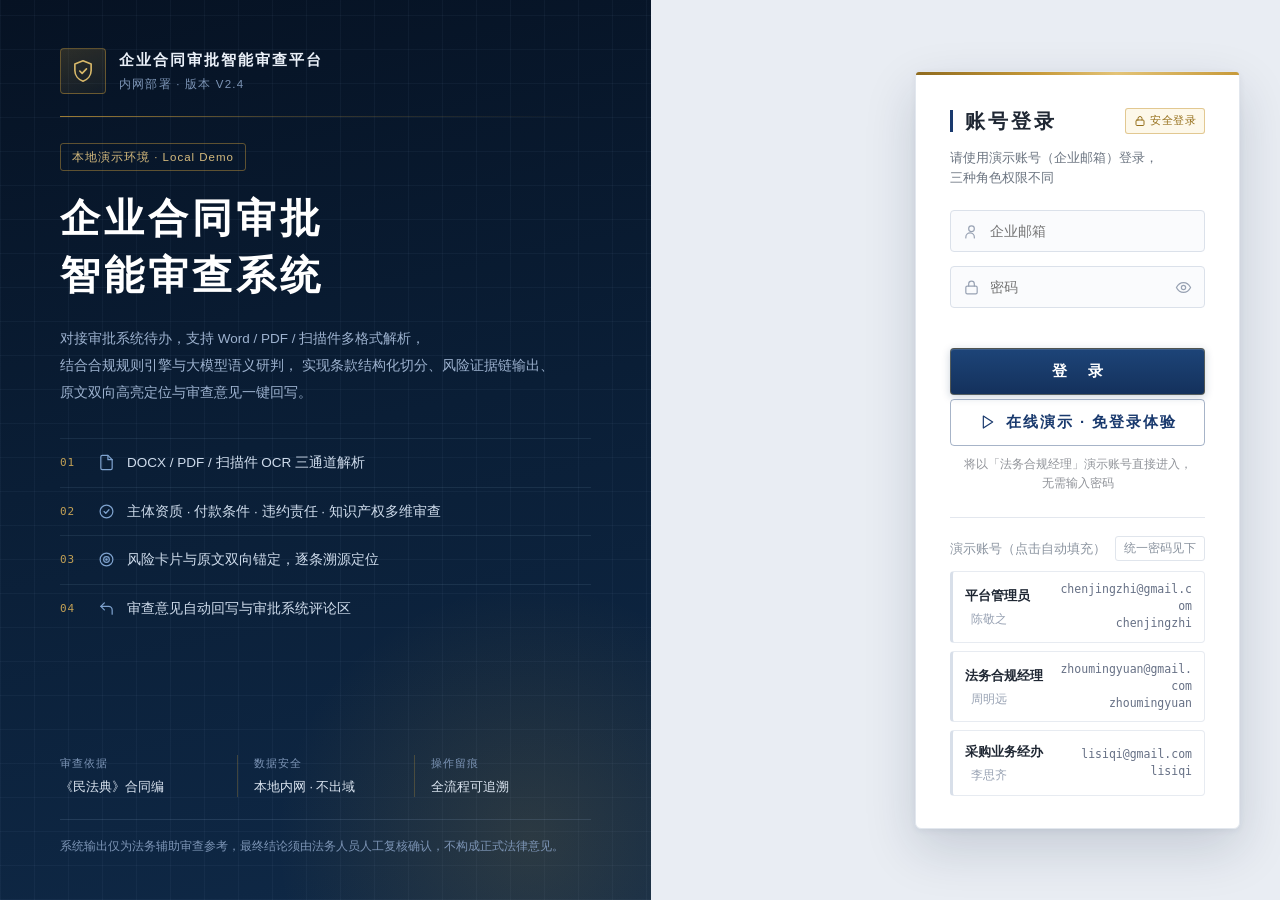
==== static/login.html @ 53808b58 "2026-05-14 进度：登录页新增「在线演示 · 免登录体验」入口 【5-14 净改动】 - login.html：登录主按钮下方新增一键演示按钮 + 提示文案 - login.js：新增 dem" ====
<!DOCTYPE html>
<html lang="zh-CN">
<head>
  <meta charset="UTF-8" />
  <meta name="viewport" content="width=device-width, initial-scale=1.0" />
  <title>登录 · 企业合同审批智能审查系统</title>
  <link rel="stylesheet" href="/static/style.css" />
</head>
<body class="login-body">
  <div class="login-wrap">
    <!-- ============ 左侧：机构品牌区 ============ -->
    <aside class="login-brand">
      <!-- 机构抬头：徽记 + 平台名 + 部署标识 -->
      <header class="brand-head">
        <span class="brand-crest">
          <svg width="26" height="26" viewBox="0 0 24 24" fill="none" stroke="currentColor" stroke-width="1.5" stroke-linecap="round" stroke-linejoin="round">
            <path d="M12 2.5 4.5 5.5v6c0 4.4 3.1 8.4 7.5 9.9 4.4-1.5 7.5-5.5 7.5-9.9v-6L12 2.5Z"/>
            <path d="m9 12 2.2 2.2L15.2 10"/>
          </svg>
        </span>
        <div class="brand-head-txt">
          <div class="brand-org">企业合同审批智能审查平台</div>
          <div class="brand-meta">内网部署 · 版本 V2.4</div>
        </div>
      </header>

      <div class="brand-rule"></div>

      <span class="pill">本地演示环境 · Local Demo</span>
      <h1 class="login-title">企业合同审批<br />智能审查系统</h1>
      <p class="login-desc">
        对接审批系统待办，支持 Word / PDF / 扫描件多格式解析，结合合规规则引擎与大模型语义研判，
        实现条款结构化切分、风险证据链输出、原文双向高亮定位与审查意见一键回写。
      </p>

      <ul class="login-feats">
        <li>
          <span class="feat-no">01</span>
          <span class="feat-ico">
            <svg width="17" height="17" viewBox="0 0 24 24" fill="none" stroke="currentColor" stroke-width="1.7" stroke-linecap="round" stroke-linejoin="round"><path d="M14 2H6a2 2 0 0 0-2 2v16a2 2 0 0 0 2 2h12a2 2 0 0 0 2-2V8z"/><path d="M14 2v6h6"/></svg>
          </span>
          <span class="feat-txt">DOCX / PDF / 扫描件 OCR 三通道解析</span>
        </li>
        <li>
          <span class="feat-no">02</span>
          <span class="feat-ico">
            <svg width="17" height="17" viewBox="0 0 24 24" fill="none" stroke="currentColor" stroke-width="1.7" stroke-linecap="round" stroke-linejoin="round"><circle cx="12" cy="12" r="9"/><path d="m8.5 12 2.5 2.5 4.5-5"/></svg>
          </span>
          <span class="feat-txt">主体资质 · 付款条件 · 违约责任 · 知识产权多维审查</span>
        </li>
        <li>
          <span class="feat-no">03</span>
          <span class="feat-ico">
            <svg width="17" height="17" viewBox="0 0 24 24" fill="none" stroke="currentColor" stroke-width="1.7" stroke-linecap="round" stroke-linejoin="round"><circle cx="12" cy="12" r="9"/><circle cx="12" cy="12" r="4"/><circle cx="12" cy="12" r="1"/></svg>
          </span>
          <span class="feat-txt">风险卡片与原文双向锚定，逐条溯源定位</span>
        </li>
        <li>
          <span class="feat-no">04</span>
          <span class="feat-ico">
            <svg width="17" height="17" viewBox="0 0 24 24" fill="none" stroke="currentColor" stroke-width="1.7" stroke-linecap="round" stroke-linejoin="round"><path d="M9 14 4 9l5-5"/><path d="M4 9h11a5 5 0 0 1 5 5v6"/></svg>
          </span>
          <span class="feat-txt">审查意见自动回写与审批系统评论区</span>
        </li>
      </ul>

      <!-- 底部：合规与安全标识条 + 免责声明 -->
      <div class="brand-foot">
        <div class="brand-marks">
          <div class="mark">
            <span class="mark-k">审查依据</span>
            <span class="mark-v">《民法典》合同编</span>
          </div>
          <div class="mark">
            <span class="mark-k">数据安全</span>
            <span class="mark-v">本地内网 · 不出域</span>
          </div>
          <div class="mark">
            <span class="mark-k">操作留痕</span>
            <span class="mark-v">全流程可追溯</span>
          </div>
        </div>
        <div class="login-footnote">
          系统输出仅为法务辅助审查参考，最终结论须由法务人员人工复核确认，不构成正式法律意见。
        </div>
      </div>
    </aside>

    <!-- ============ 右侧：登录卡 ============ -->
    <main class="login-panel">
      <form class="login-card" id="loginForm" autocomplete="off">
        <div class="card-head">
          <h2 class="login-card-title">账号登录</h2>
          <span class="secure-badge">
            <svg width="12" height="12" viewBox="0 0 24 24" fill="none" stroke="currentColor" stroke-width="2" stroke-linecap="round" stroke-linejoin="round"><rect x="4" y="10" width="16" height="11" rx="2"/><path d="M8 10V7a4 4 0 0 1 8 0v3"/></svg>
            安全登录
          </span>
        </div>
        <p class="login-card-sub">请使用演示账号（企业邮箱）登录，三种角色权限不同</p>

        <div class="login-field">
          <span class="f-ico">
            <svg width="17" height="17" viewBox="0 0 24 24" fill="none" stroke="currentColor" stroke-width="1.7" stroke-linecap="round" stroke-linejoin="round"><circle cx="12" cy="8" r="4"/><path d="M4 21v-1a6 6 0 0 1 12 0v1"/></svg>
          </span>
          <input id="account" type="email" spellcheck="false" placeholder="企业邮箱" />
        </div>

        <div class="login-field">
          <span class="f-ico">
            <svg width="17" height="17" viewBox="0 0 24 24" fill="none" stroke="currentColor" stroke-width="1.7" stroke-linecap="round" stroke-linejoin="round"><rect x="4" y="10" width="16" height="11" rx="2"/><path d="M8 10V7a4 4 0 0 1 8 0v3"/></svg>
          </span>
          <input id="password" type="password" placeholder="密码" />
          <span class="f-eye" id="togglePwd" title="显示 / 隐藏密码">
            <svg width="17" height="17" viewBox="0 0 24 24" fill="none" stroke="currentColor" stroke-width="1.7" stroke-linecap="round" stroke-linejoin="round"><path d="M2 12s3.6-7 10-7 10 7 10 7-3.6 7-10 7-10-7-10-7z"/><circle cx="12" cy="12" r="3"/></svg>
          </span>
        </div>

        <div class="login-error" id="loginError"></div>
        <button type="submit" class="login-btn" id="loginBtn">登 录</button>

        <!-- 在线演示：一键免登录进入，便于访客快速体验全部功能 -->
        <button type="button" class="login-btn login-demo-btn" id="demoEnterBtn">
          <svg width="16" height="16" viewBox="0 0 24 24" fill="none" stroke="currentColor" stroke-width="1.8" stroke-linecap="round" stroke-linejoin="round"><path d="M5 3l14 9-14 9V3z"/></svg>
          在线演示 · 免登录体验
        </button>
        <p class="login-demo-hint">将以「法务合规经理」演示账号直接进入，无需输入密码</p>

        <div class="demo-head">
          <span>演示账号（点击自动填充）</span>
          <span class="demo-tag">统一密码见下</span>
        </div>
        <div class="demo-list" id="demoList"></div>
      </form>
    </main>
  </div>

  <script src="/static/login.js"></script>
</body>
</html>
---- static/style.css ----
/* 合同审批审查系统 - 商务专业风样式 */
:root {
  --bg: #eef1f6;
  --card: #ffffff;
  --line: #e3e7ee;
  --text: #1f2733;
  --muted: #6b7480;
  --primary: #1a3a6e;        /* 深蓝主色 */
  --primary-2: #2b5284;      /* 深蓝渐变副色 */
  --primary-soft: #eef2f8;   /* 主色浅底 */
  --accent: #c79a3a;         /* 金棕点缀 */
  --high: #c0392b;
  --high-bg: #fbecea;
  --medium: #b9770e;
  --medium-bg: #fbf3e3;
  --low: #1f8a5b;
  --low-bg: #e9f5ef;
  /* 合规规则与模板页专用色板（Element 风格）：与顶层深蓝+金的主视觉刻意区分，
     因为该页是"配置台"而非"审批台"，需要更中性的表单视觉。变量放全局是为了
     让规则页之外的「新增示范条款」弹窗也能复用同一套取值。 */
  --el-blue: #409eff;
  --el-blue-bg: #ecf5ff;
  --el-blue-line: #b3d8ff;
  --el-text: #303133;
  --el-text-2: #606266;
  --el-text-3: #909399;
  --el-text-4: #c0c4cc;
  --el-line: #ebeef5;
  --el-line-2: #dcdfe6;
  --el-head: #f5f7fa;
  --el-high: #e5352b;
  --el-high-bg: #fef0ef;
  --el-med: #e08b00;
  --el-med-bg: #fdf6ec;
  --el-low: #1f9d66;
  --el-low-bg: #eef8f3;
  --radius: 10px;
  /* 精致化：卡片阴影从单层改为更柔的多层浮起，卡片像"轻浮"在台面上而非扁平贴附 */
  --shadow: 0 1px 2px rgba(26,42,74,.05), 0 4px 14px rgba(26,42,74,.07), 0 10px 30px rgba(26,42,74,.05);
  --shadow-sm: 0 1px 2px rgba(26,42,74,.05);
}

* { box-sizing: border-box; }
html, body { height: 100%; }
body {
  margin: 0;
  font-family: -apple-system, BlinkMacSystemFont, "PingFang SC", "Microsoft YaHei", "Segoe UI", sans-serif;
  /* 精致化：把纯平浅灰底换成极克制的竖向渐变，增加纵深而不喧宾夺主；
     顶部最浅、向下微微收沉，让白色卡片像"浮"在台面上。 */
  background: linear-gradient(180deg, #f7f9fc 0%, #eef1f6 320px, #e9edf3 100%);
  color: var(--text);
  font-size: 14px;
  line-height: 1.6;
  -webkit-font-smoothing: antialiased;
  /* 中文排版：禁止在汉字之间随意断行。
     缺省情况下 CJK 可以在任意字之间换行，容器一窄就会把「审查大盘」压成四行竖排单字——
     这是手机上最常见的"文字被压"现象。keep-all 让中文只在标点/空格处断，
     再用 overflow-wrap 兜住超长英文串与 URL，避免反向撑破容器。
     另外显式声明浅色配色，避免部分手机浏览器的"强制深色"把这套商务风反转成黑底。 */
  word-break: keep-all;
  overflow-wrap: break-word;
  color-scheme: light;
}

/* ---------------- 侧边企业导航 ---------------- */
/* 布局改版：顶栏 → 左侧固定侧栏（用户要求）。深蓝纵贯全高 + 右沿金色压线，
   与登录卡/弹窗的金色语言一致；导航竖排后，"当前页"标记由金下划线改为金左条。 */
.sidebar {
  position: fixed; left: 0; top: 0; bottom: 0; z-index: 100;
  width: 224px; padding: 20px 14px 16px;
  display: flex; flex-direction: column; gap: 18px;
  background: linear-gradient(180deg, var(--primary) 0%, #142a4f 100%);
  color: #fff;
  /* 右沿金色压线：与登录卡/弹窗压线同一套金色语言，纵贯全高 */
  border-right: 3px solid var(--accent);
  box-shadow: 2px 0 14px rgba(26, 42, 74, .16);
  overflow-y: auto;
}
.brand {
  display: flex; align-items: center; gap: 10px;
  font-weight: 700; font-size: 15.5px; letter-spacing: .5px; line-height: 1.45;
  padding: 0 6px;
}
.brand .logo {
  width: 30px; height: 30px; border-radius: 8px; flex: none;
  /* 金调替代纯白底：与登录页徽记的金环统一视觉语言 */
  background: rgba(199,154,58,.18);
  border: 1px solid rgba(199,154,58,.55);
  display: inline-flex; align-items: center; justify-content: center;
  font-size: 16px;
}
/* 导航竖排：一项一行、占满栏宽，移动端折回横排 */
.nav { display: flex; flex-direction: column; gap: 4px; }
.nav a {
  position: relative; display: block;
  color: rgba(255, 255, 255, .78); text-decoration: none;
  font-size: 14px; padding: 11px 14px; border-radius: 8px;
  transition: background .15s, color .15s;
}
.nav a:hover { color: #fff; background: rgba(255, 255, 255, .10); }
.nav a.active { color: #fff; background: rgba(255, 255, 255, .16); font-weight: 600; }
/* 激活态金色左条：竖排导航的"当前所在页"标记（原顶栏是金下划线） */
.nav a.active::before {
  content: ""; position: absolute; left: 0; top: 9px; bottom: 9px;
  width: 3px; border-radius: 0 3px 3px 0; background: var(--accent);
}

/* 内容区让开侧栏宽度；max-width 保留原有 1320 的阅读测宽 */
main { margin: 0 auto 0 224px; padding: 24px 30px 44px; max-width: 1320px; }
.view.hidden { display: none; }

/* ---------------- 通用卡片 ---------------- */
.card {
  background: var(--card); border: 1px solid var(--line);
  border-radius: var(--radius); padding: 18px; margin-bottom: 18px;
  box-shadow: var(--shadow);
}
.card h3 {
  margin: 0 0 14px; font-size: 15px; font-weight: 600;
  /* 精致化：卡片标题左条由深蓝收为金，与顶栏/弹窗/导出页标题骨架统一为金语言 */
  padding-left: 11px; border-left: 3px solid var(--accent);
}

/* ---------------- 工具栏 ---------------- */
/* 布局调整：筛选条收进一张白卡，与规则页筛选条、卡片同款表面，
   主操作（页头）与筛选（本行）分层清晰，不再让下拉孤零零浮在页面上 */
.toolbar {
  display: flex; gap: 12px; margin-bottom: 16px; align-items: center; flex-wrap: wrap;
  background: var(--card); border: 1px solid var(--line);
  border-radius: var(--radius); padding: 12px 14px; box-shadow: var(--shadow);
}

/* 统计概览卡（大盘顶部） */
/* 统计卡：4 列网格；间距由 14 微调到 16，留白更从容（与下方卡片节奏一致） */
.stat-cards { display: grid; grid-template-columns: repeat(4, 1fr); gap: 16px; margin-bottom: 18px; }
/* 统计卡：在白卡基础上加一圈克制金描边，与顶栏/登录卡的金色语言一致；
   左侧仍保留状态色脊线（蓝/赭/红/绿），金框与色脊互不抢戏。 */
/* 卡片入场：极轻的淡入上移，仅初次渲染触发（不挂规则网格，避免筛选/搜索时逐键闪烁） */
@keyframes cardFadeIn {
  from { opacity: 0; transform: translateY(6px); }
  to   { opacity: 1; transform: none; }
}
.stat-card { display: flex; align-items: center; gap: 14px; background: var(--card); border: 1px solid rgba(199,154,58,.3); border-left: 4px solid var(--primary); border-radius: var(--radius); padding: 16px 18px; box-shadow: var(--shadow); transition: transform .15s ease, box-shadow .15s ease; animation: cardFadeIn .25s ease-out both; }
.stat-card:hover { transform: translateY(-2px); box-shadow: 0 6px 22px rgba(26,42,74,.12); }
.stat-card.amber { border-left-color: var(--medium); }
.stat-card.red { border-left-color: var(--high); }
.stat-card.green { border-left-color: var(--low); }
.stat-ico { flex: 0 0 auto; width: 46px; height: 46px; display: flex; align-items: center; justify-content: center; font-size: 24px; background: var(--primary-soft); border-radius: 12px; }
.stat-card.amber .stat-ico { background: var(--medium-bg); }
.stat-card.red .stat-ico { background: var(--high-bg); }
.stat-card.green .stat-ico { background: var(--low-bg); }
.stat-meta { min-width: 0; }
.stat-val { font-size: 26px; font-weight: 700; color: var(--text); line-height: 1.1; font-variant-numeric: tabular-nums; }
.stat-label { font-size: 13px; color: var(--muted); margin-top: 3px; }
/* 通用按钮：相对定位 + 裁切，承载金色涟漪 */
.btn {
  position: relative; overflow: hidden;
  border: 1px solid var(--line); background: #fff; color: var(--text);
  padding: 9px 18px; border-radius: 8px; cursor: pointer; font-size: 14px;
  font-weight: 500; transition: all .15s; box-shadow: var(--shadow-sm);
}
/* 按压反馈：轻微回缩 + 金色涟漪（纯 CSS，不依赖点击坐标，安全不会干扰既有 onclick） */
.btn:active, .login-btn:active { transform: scale(.97); }
.btn::after, .login-btn::after {
  content: ""; position: absolute; left: 50%; top: 50%;
  width: 10px; height: 10px; border-radius: 50%;
  background: rgba(199,154,58,.4); opacity: 0; pointer-events: none;
  transform: translate(-50%, -50%) scale(0);
}
.btn:active::after, .login-btn:active::after { animation: btnRipple .45s ease-out; }
@keyframes btnRipple {
  0%   { transform: translate(-50%, -50%) scale(0); opacity: .5; }
  100% { transform: translate(-50%, -50%) scale(16); opacity: 0; }
}
.btn:hover { border-color: var(--primary); color: var(--primary); }
.btn.primary {
  background: linear-gradient(90deg, var(--primary) 0%, var(--primary-2) 100%);
  color: #fff; border-color: transparent;
  box-shadow: 0 2px 8px rgba(26,42,74,.25);
}
/* 主按钮悬停：深蓝上叠一层金色辉光 + 轻微上浮，强化「可点」的商务质感 */
.btn.primary:hover { opacity: .96; color: #fff; transform: translateY(-1px); box-shadow: 0 4px 16px rgba(199,154,58,.35); }
.select, .note {
  border: 1px solid var(--line); border-radius: 8px; padding: 9px 12px;
  font-size: 14px; background: #fff; color: var(--text);
}
.select:focus, .note:focus { outline: none; border-color: var(--primary); box-shadow: 0 0 0 3px var(--primary-soft); }

/* ---------------- 表格 ---------------- */
.table-card { padding: 0; overflow: hidden; }
.task-table { width: 100%; border-collapse: collapse; font-size: 14px; }
.task-table th, .task-table td {
  padding: 13px 16px; text-align: left; border-bottom: 1px solid var(--line);
}
.task-table th {
  background: #f4f6fa; color: var(--muted); font-weight: 600; font-size: 13px;
  letter-spacing: .3px;
  /* 精致化：表头下沿压一条克制的金线，与行 hover 金边、全站金标题骨架呼应 */
  border-bottom: 2px solid rgba(199,154,58,.3);
}
.task-table tbody tr { transition: background .12s; }
/* 表格行 hover：保留浅底，并在首列内侧压一条金边（tr 直接画 box-shadow 部分浏览器不渲染，
   故落在首个 td 上，可靠且不影响布局） */
.task-table tbody tr:hover { background: #f7f9fc; }
.task-table tbody tr:hover td:first-child { box-shadow: inset 3px 0 0 var(--accent); }
.task-table tbody tr:last-child td { border-bottom: none; }
.empty { padding: 36px; text-align: center; color: var(--muted); font-size: 14px; }

/* ---------------- 状态/风险标签 ---------------- */
.tag {
  display: inline-block; padding: 2px 11px; border-radius: 20px;
  font-size: 12px; font-weight: 600; white-space: nowrap;
}
.tag.completed { background: var(--low-bg); color: var(--low); }
.tag.blocked { background: var(--high-bg); color: var(--high); }
.tag.rejected { background: #fff1e3; color: #b5631b; }
.tag.checking { background: #eef0f4; color: #5a6472; }
.tag.pending, .tag.parsing, .tag.reviewing { background: #eef0f4; color: #5a6472; }
.lv-high { background: var(--high-bg); color: var(--high); }
.lv-medium { background: var(--medium-bg); color: var(--medium); }
.lv-low { background: var(--low-bg); color: var(--low); }
.link { color: var(--primary); cursor: pointer; font-weight: 500; }
.link:hover { text-decoration: underline; }

/* ---------------- 双栏工作台 ---------------- */
.workbench { display: flex; gap: 18px; align-items: flex-start; }
.pane {
  background: var(--card); border: 1px solid var(--line);
  border-radius: var(--radius); padding: 16px; box-shadow: var(--shadow);
}
.left-pane { flex: 1.15; min-height: 60vh; }
.right-pane { flex: 1; min-height: 60vh; max-height: 82vh; overflow-y: auto; }
.pane-title {
  font-weight: 600; font-size: 13.5px; margin-bottom: 12px; color: var(--text);
  padding-bottom: 9px; border-bottom: 1px solid var(--line);
  display: flex; align-items: center; gap: 7px;
}
.pane-title::before {
  content: ""; width: 4px; height: 13px; border-radius: 2px;
  /* 精致化：工作台面板标题左条由深蓝渐变收为金渐变（底部略深增强立体感），
     与卡片标题金左条、导出页金标题骨架统一 */
  background: linear-gradient(180deg, var(--accent), #a87f25);
}
.contract-view {
  white-space: pre-wrap; line-height: 1.95; font-size: 14px; max-height: 74vh;
  overflow-y: auto; border: 1px solid var(--line); border-radius: 8px;
  padding: 16px; background: #fcfcfd;
}
mark.risk-high { background: var(--high-bg); color: var(--high); padding: 0 2px; border-radius: 3px; cursor: pointer; box-shadow: inset 0 -2px 0 rgba(192,57,43,.35); }
mark.risk-medium { background: var(--medium-bg); color: var(--medium); padding: 0 2px; border-radius: 3px; cursor: pointer; box-shadow: inset 0 -2px 0 rgba(185,119,14,.35); }
mark.risk-low { background: var(--low-bg); color: var(--low); padding: 0 2px; border-radius: 3px; cursor: pointer; box-shadow: inset 0 -2px 0 rgba(31,138,91,.35); }
mark.flash { outline: 2px solid var(--primary); }
mark:hover { filter: brightness(.97); }

.risk-summary {
  background: var(--primary-soft); border: 1px solid #d9e2f0; border-radius: 8px;
  padding: 12px 14px; font-size: 13px; margin-bottom: 14px; color: #34425c;
}
/* 布局优化：风险卡间距 11→13，与规则网格节奏统一，右栏更透气 */
.risk-cards { display: flex; flex-direction: column; gap: 13px; }
.rcard {
  border: 1px solid var(--line); border-left-width: 4px; border-radius: 8px;
  /* 布局优化：内边距 11/13 → 12/14，单卡内容更舒展 */
  padding: 12px 14px; cursor: pointer; background: #fff;
  transition: box-shadow .15s, transform .1s; box-shadow: var(--shadow-sm);
  animation: cardFadeIn .22s ease-out both;
}
/* hover 顶边亮金：与规则卡片同一套处理（inset 金线不挤布局），金顶 + 左侧风险色脊呼应 */
.rcard:hover { box-shadow: inset 0 2px 0 var(--accent), var(--shadow); }
.rcard.high { border-left-color: var(--high); }
.rcard.medium { border-left-color: var(--medium); }
.rcard.low { border-left-color: var(--low); }
.rcard.active { box-shadow: 0 0 0 2px rgba(26,58,110,.25); }
.rcard .rc-head { display: flex; justify-content: space-between; align-items: center; font-weight: 600; font-size: 13px; margin-bottom: 5px; gap: 8px; }
/* pre-line：拍照识别来源的告警末尾会附一段"识别来源提示"，靠空行分段，需保留换行 */
.rcard .rc-reason { font-size: 12.5px; color: #4a525c; white-space: pre-line; }
.rcard .rc-law { font-size: 12px; color: var(--muted); margin-top: 5px; }
/* 建议区染金：把蓝调描边/底改克制金，与全站金色语言统一（原来是蓝灰描边） */
.rcard .rc-rec {
  font-size: 12.5px; margin-top: 7px; background: rgba(199,154,58,.06);
  border-radius: 6px; padding: 7px 9px; white-space: pre-wrap; color: #34425c;
  border: 1px solid rgba(199,154,58,.3);
}
.rcard .rc-copy { float: right; font-size: 12px; color: var(--primary); cursor: pointer; font-weight: 600; }
.rcard .rc-copy:hover { text-decoration: underline; }

.note { width: 100%; min-height: 64px; resize: vertical; margin-top: 10px; }
.wb-actions { display: flex; gap: 10px; margin-top: 12px; flex-wrap: wrap; }
.wb-status { font-size: 13px; margin-top: 10px; color: var(--low); font-weight: 500; }
.wb-back { margin-bottom: 12px; font-size: 13px; }
.wb-back a { color: var(--primary); text-decoration: none; font-weight: 500; }
.wb-back a:hover { text-decoration: underline; }

/* ---------------- 合规规则与模板页（规则台账版式） ---------------- */
/* 版式：顶部筛选条 + 卡片网格。
   与"左分面 + 右表格"的通用后台版式拉开区分 —— 规则是"一条一款"的独立审查对象，
   用卡片承载才能把 编号 / 风险等级 / 启用开关 / 元信息 分出层次；
   而横向铺开的筛选条把省下的 200px 侧栏宽度还给了规则本身。 */
/* 局部换掉 Element 标准色板：亮蓝 #409eff 加那套高饱和风险色，是"通用组件库"最强的视觉指纹。
   这里改用与顶栏一致的深蓝，风险三色换成与「审查大盘」同一组色值。
   只声明在 #rules 作用域内 —— 拍照弹窗等模块仍在用同一批变量名，不受影响。 */
#rules {
  --el-blue: #1a3a6e;
  --el-blue-bg: #eef2f8;
  --el-blue-line: #c3d0e2;
  --el-high: #c0392b;  --el-high-bg: #fbecea;
  --el-med: #b9770e;   --el-med-bg: #fbf3e3;
  --el-low: #1f8a5b;   --el-low-bg: #e9f5ef;
}

.rl-head { display: flex; justify-content: space-between; align-items: flex-start; gap: 18px; margin-bottom: 15px; }
.rl-head-text { min-width: 0; }
.rl-title { margin: 0 0 7px; font-size: 19px; font-weight: 600; color: var(--el-text); letter-spacing: .2px; }
.rl-sub { margin: 0; font-size: 12.5px; color: var(--el-text-3); line-height: 1.7; max-width: 780px; }
.rl-head-btns { display: flex; gap: 10px; flex-shrink: 0; }
.rl-ghost-btn {
  background: #fff; color: var(--el-text-2);
  border: 1px solid var(--el-line-2); border-radius: 4px;
  padding: 8px 15px; font-size: 13px;
}
.rl-ghost-btn:hover { color: var(--el-blue); border-color: var(--el-blue-line); background: var(--el-blue-bg); }

/* 三个标签页 */
.rl-tabs { display: flex; gap: 26px; border-bottom: 1px solid var(--el-line); margin-bottom: 15px; padding: 0 4px; }
.rl-tab {
  position: relative; background: none; border: none; cursor: pointer;
  padding: 0 2px 11px; font-family: inherit; font-size: 14px;
  color: var(--el-text-2); display: flex; align-items: center;
}
.rl-tab:hover { color: var(--el-blue); }
.rl-tab.active { color: var(--el-blue); font-weight: 600; }
.rl-tab.active::after {
  content: ""; position: absolute; left: 0; right: 0; bottom: -1px;
  height: 2px; border-radius: 2px; background: var(--el-blue);
}
.rl-tab-n {
  display: inline-block; margin-left: 5px; padding: 0 6px;
  font-size: 11px; line-height: 17px; border-radius: 9px;
  background: #f0f2f5; color: var(--el-text-3); font-weight: 500;
}
.rl-tab.active .rl-tab-n { background: var(--el-blue-bg); color: var(--el-blue); }

/* ---- 顶部筛选工具条 ---- */
/* 不做 sticky 吸顶：顶栏已占 58px，筛选条自身约 110px，再吸顶就把大半屏压没了；
   而本页最多 13 张卡片，滚动范围有限，"改条件要回顶部"的代价远小于常驻占位。 */
.rl-filterbar {
  background: #fff; border: 1px solid var(--el-line); border-radius: 10px;
  padding: 12px 14px; margin-bottom: 14px;
  box-shadow: 0 1px 3px rgba(20, 40, 80, .05);
}
.rl-fb-top { display: flex; align-items: center; gap: 10px; flex-wrap: wrap; margin-bottom: 9px; }

/* 搜索框（带前置图标） */
.rl-search-wrap { position: relative; flex: 0 0 252px; min-width: 180px; }
.rl-search-icon {
  position: absolute; left: 10px; top: 50%; transform: translateY(-50%);
  font-size: 11px; opacity: .5; pointer-events: none;
}
.rl-search {
  width: 100%; height: 32px; padding: 0 10px 0 30px; box-sizing: border-box;
  border: 1px solid var(--el-line-2); border-radius: 6px;
  font-family: inherit; font-size: 12.5px; color: var(--el-text);
  background: #fbfcfe; outline: none;
}
.rl-search:focus { border-color: var(--el-blue); background: #fff; box-shadow: 0 0 0 3px var(--el-blue-bg); }
.rl-search::placeholder { color: var(--el-text-4); }

/* 风险分级速筛胶囊：把"有几条高风险"这类最常问的问题变成一次点击 */
.rl-lv-chips { display: flex; gap: 6px; flex-wrap: wrap; }
.rl-lv-chips.hidden { display: none; }
.rl-lv-chip {
  display: inline-flex; align-items: center; gap: 5px;
  padding: 5px 10px; border-radius: 999px; cursor: pointer;
  border: 1px solid var(--el-line-2); background: #fff;
  font-family: inherit; font-size: 12px; color: var(--el-text-2);
}
.rl-lv-chip:hover { border-color: #c6cbd4; }
.rl-lv-dot { width: 7px; height: 7px; border-radius: 50%; flex: none; }
.rl-lv-chip.high .rl-lv-dot { background: var(--el-high); }
.rl-lv-chip.medium .rl-lv-dot { background: var(--el-med); }
.rl-lv-chip.low .rl-lv-dot { background: var(--el-low); }
/* 选中用实心色块：浅色背景上的浅底描边几乎看不出选中，实心块才一眼可辨 */
.rl-lv-chip.high.active { background: var(--el-high); border-color: var(--el-high); color: #fff; }
.rl-lv-chip.medium.active { background: var(--el-med); border-color: var(--el-med); color: #fff; }
.rl-lv-chip.low.active { background: var(--el-low); border-color: var(--el-low); color: #fff; }
.rl-lv-chip.active .rl-lv-dot { background: #fff; }
.rl-lv-chip.active .rl-fchip-n { background: rgba(255, 255, 255, .3); color: #fff; }

/* 结果统计 + 清空 */
.rl-fb-stat { margin-left: auto; font-size: 12.5px; color: var(--el-text-3); white-space: nowrap; }
.rl-fb-stat b { color: var(--el-text); font-size: 14px; }
.rl-clear-btn {
  padding: 5px 11px; border-radius: 999px; cursor: pointer; white-space: nowrap;
  border: 1px solid var(--el-line-2); background: #fff;
  font-family: inherit; font-size: 12px; color: var(--el-text-2);
}
.rl-clear-btn:hover { color: var(--el-high); border-color: var(--el-high); background: var(--el-high-bg); }
.rl-clear-btn.hidden { display: none; }

/* 两行筛选 chips */
.rl-fb-row { display: flex; gap: 10px; padding: 7px 0; border-top: 1px dashed var(--el-line); align-items: flex-start; }
.rl-fb-label {
  flex: 0 0 74px; padding-top: 5px;
  font-size: 12px; color: var(--el-text-3); letter-spacing: .3px;
}
.rl-chips { display: flex; flex-wrap: wrap; gap: 6px; min-width: 0; flex: 1; }
.rl-fchip {
  display: inline-flex; align-items: center; gap: 5px;
  padding: 4px 10px; border-radius: 999px; cursor: pointer;
  border: 1px solid var(--el-line-2); background: #fff;
  font-family: inherit; font-size: 12px; color: var(--el-text-2);
}
.rl-fchip:hover { border-color: var(--el-blue); color: var(--el-blue); }
/* 激活态取深靛蓝而非 Element 蓝：横向 chips 里蓝底白字太像默认组件库模样 */
.rl-fchip.active { background: #2b3a55; border-color: #2b3a55; color: #fff; font-weight: 500; }
.rl-fchip-n {
  padding: 0 5px; border-radius: 999px; font-size: 11px; line-height: 16px;
  background: var(--el-head); color: var(--el-text-3);
}
.rl-fchip.active .rl-fchip-n { background: rgba(255, 255, 255, .22); color: #fff; }
.rl-fdot { width: 6px; height: 6px; border-radius: 50%; flex: none; }
.rl-fdot.high { background: var(--el-high); }
.rl-fdot.medium { background: var(--el-med); }

/* ---- 主区：卡片网格 ---- */
.rl-grid {
  /* 布局优化：网格间距 12→16，与仪表盘统计卡节奏一致，卡片墙更透气 */
  display: grid; gap: 16px;
  grid-template-columns: repeat(auto-fill, minmax(360px, 1fr));
  align-items: start;
}
.rl-rc {
  position: relative; background: #fff; cursor: pointer;
  border: 1px solid var(--el-line); border-radius: 10px;
  /* 布局优化：内边距 13/15/12/17 → 14/16/13/18，卡片内部更从容不局促 */
  padding: 14px 16px 13px 18px;
  /* 左侧风险色条：一屏扫过去先看到等级分布，而不必逐行读"风险分级"列 */
  border-left: 4px solid var(--el-line-2);
  transition: box-shadow .15s, transform .15s;
}
/* hover 时顶边亮金：用 inset 阴影画一条 2px 金线，不挤占布局、不抖动；
   与卡片左侧风险色脊形成「金顶 + 彩脊」的精致呼应。 */
.rl-rc:hover { box-shadow: inset 0 2px 0 var(--accent), 0 5px 16px rgba(20, 40, 80, .12); transform: translateY(-1px); }
.rl-rc.open { box-shadow: 0 4px 16px rgba(20, 40, 80, .1); }
.rl-rc.lv-high { border-left-color: var(--el-high); }
.rl-rc.lv-medium { border-left-color: var(--el-med); }
.rl-rc.lv-low { border-left-color: var(--el-low); }
.rl-rc.lv-neutral { border-left-color: var(--el-blue-line); }

/* 卡片头：编号 + 风险等级 + 启用开关（开关贴右，与"操作"列语义一致） */
.rl-rc-head { display: flex; align-items: center; gap: 8px; margin-bottom: 7px; }
.rl-rc-id { flex: none; }
.rl-rc-head .rl-switch { margin-left: auto; }
.rl-rc-head .rl-link { flex: none; font-size: 12px; }
.rl-rc-name { margin: 0 0 8px; font-size: 14.5px; font-weight: 600; line-height: 1.5; color: var(--el-text); }
/* 条款摘要：两行封顶，展开后看全文 */
.rl-rc-quote {
  margin: 0 0 9px; font-size: 12.5px; line-height: 1.7; color: var(--el-text-3);
  display: -webkit-box; -webkit-line-clamp: 2; -webkit-box-orient: vertical; overflow: hidden;
}
.rl-rc-meta { display: flex; flex-wrap: wrap; gap: 6px 12px; align-items: center; font-size: 12px; color: var(--el-text-3); }
.rl-rc-kv { display: inline-flex; align-items: center; gap: 4px; min-width: 0; }
.rl-rc-kv em { font-style: normal; color: #a3aab6; flex: none; }
.rl-rc-foot {
  display: flex; align-items: center; justify-content: space-between; gap: 10px;
  margin-top: 10px; padding-top: 9px; border-top: 1px solid var(--el-line);
}
.rl-rc-toggle { font-size: 12px; color: var(--el-blue); }
.rl-rc-op { font-size: 11.5px; color: var(--el-text-4); }

/* 卡片内的展开详情 */
.rl-rc-detail { margin-top: 10px; padding: 11px 13px; border-radius: 7px; background: var(--el-head); }

/* 通用小件（卡片与筛选条共用） */
.rl-mono {
  font-family: ui-monospace, SFMono-Regular, Menlo, Consolas, monospace;
  font-size: 11.5px; color: var(--el-text-3); letter-spacing: -.2px;
}
.rl-chip {
  display: inline-block; padding: 0 8px; border-radius: 999px; white-space: nowrap;
  font-size: 11.5px; line-height: 19px;
  color: var(--el-blue); background: var(--el-blue-bg); border: 1px solid var(--el-blue-line);
}
.rl-soft { color: var(--el-text-3); }
.rl-faint { color: var(--el-text-4); }
.rl-on { color: var(--el-low); }
.rl-ellipsis { max-width: 330px; overflow: hidden; text-overflow: ellipsis; white-space: nowrap; }
.rl-pill { display: inline-block; padding: 0 8px; border-radius: 999px; font-size: 11.5px; line-height: 19px; white-space: nowrap; }
.rl-pill.high { color: var(--el-high); background: var(--el-high-bg); }
.rl-pill.medium { color: var(--el-med); background: var(--el-med-bg); }
.rl-pill.low { color: var(--el-low); background: var(--el-low-bg); }
.rl-link { color: var(--el-blue); cursor: pointer; }
.rl-link:hover { text-decoration: underline; }

/* 启用开关 */
.rl-switch { position: relative; display: inline-block; width: 34px; height: 18px; vertical-align: middle; cursor: pointer; }
.rl-switch input { position: absolute; opacity: 0; width: 0; height: 0; }
.rl-slider { position: absolute; inset: 0; background: var(--el-line-2); border-radius: 10px; transition: background .2s; }
.rl-slider::before {
  content: ""; position: absolute; left: 2px; top: 2px; width: 14px; height: 14px;
  background: #fff; border-radius: 50%; box-shadow: 0 1px 2px rgba(0, 0, 0, .2);
  transition: transform .2s;
}
/* 开关开启态改为金调：规则卡片的启用开关与全站金色语言统一（原来是深蓝） */
.rl-switch input:checked + .rl-slider { background: var(--accent); }
.rl-switch input:checked + .rl-slider::before { transform: translateX(16px); }

/* 展开详情内容（外层容器样式见 .rl-rc-detail） */
.rl-detail-row { display: flex; gap: 10px; font-size: 12.5px; line-height: 1.75; color: var(--el-text-2); margin-bottom: 5px; }
.rl-detail-row:last-child { margin-bottom: 0; }
.rl-detail-k { flex-shrink: 0; width: 62px; color: var(--el-text-3); }
.rl-pre { margin: 0; font-family: inherit; white-space: pre-wrap; line-height: 1.8; color: var(--el-text); }
.rl-empty { padding: 38px 20px; text-align: center; color: var(--el-text-3); font-size: 13px; line-height: 1.85; }
/* 首屏未渲染前保持隐藏，避免"没有符合条件的记录"一闪而过 */
.rl-empty.hidden { display: none; }

/* 操作反馈提示 */
.rl-hint.ok { color: var(--el-low); }
.rl-hint.warn { color: var(--el-med); }
.rl-hint.err { color: var(--el-high); }

/* 新增示范条款弹窗（加宽 + 表单控件） */
.modal-wide { max-width: 560px; }
.modal-input, .modal-textarea {
  width: 100%; margin-bottom: 14px; padding: 0 10px; height: 34px;
  border: 1px solid var(--el-line-2); border-radius: 4px;
  font-family: inherit; font-size: 13px; color: var(--el-text);
  background: #fff; outline: none; box-sizing: border-box;
}
.modal-input:focus, .modal-textarea:focus { border-color: var(--el-blue); }
.modal-textarea { height: 132px; min-height: 132px; padding: 9px 10px; line-height: 1.7; resize: vertical; }
.modal-input::placeholder, .modal-textarea::placeholder { color: var(--el-text-4); }

@media (max-width: 900px) {
  .workbench { flex-direction: column; }
  .stat-cards { grid-template-columns: repeat(2, 1fr); }
  .rl-head { flex-direction: column; align-items: stretch; }
  /* 窄屏：卡片单列；筛选条改成竖排，chips 允许换行 */
  .rl-grid { grid-template-columns: 1fr; }
  .rl-search-wrap { flex: 1 1 100%; }
  .rl-fb-stat { margin-left: 0; }
  .rl-fb-row { flex-direction: column; gap: 6px; }
  .rl-fb-label { flex: none; padding-top: 0; }
}

/* ============ 失败外发审核页 ============ */
/* 与规则页用同一套商务色（深靛蓝 + 深红/赭黄/墨绿），避免站内出现第二种蓝。
   仍是作用域内覆盖，不动全局变量——拍照弹窗等复用 --el-blue 的地方不受影响。 */
#export {
  --el-blue: #1a3a6e;
  --el-blue-bg: #eef2f8;
  --el-blue-line: #c3d0e2;
  --el-high: #c0392b;  --el-high-bg: #fbecea;
  --el-med: #b9770e;   --el-med-bg: #fbf3e3;
  --el-low: #1f8a5b;   --el-low-bg: #e9f5ef;
}

/* 页标题加克制金压线：失败外发审核是三大导航之一，此前零金色与全站割裂。
   仅点在标题骨架上，不泛滥——inline-block 让金下划线只包住标题文字宽度，
   与顶栏压线、弹窗压线同一套金色语言（--accent 全局变量，本作用域未重定义）。 */
#export .rl-title {
  display: inline-block;
  padding-bottom: 6px;
  border-bottom: 2px solid var(--accent);
}

/* 导出页次级按钮（驳回）hover 收为克制金：与标题金骨架、主按钮金辉呼应。
   用 :not(.primary) 避开主按钮「确认推送」，不覆盖其金辉上浮效果；
   仅作用于 #export 作用域，不影响全站其他次级按钮（仍走深蓝 hover）。 */
#export .btn:not(.primary):hover {
  border-color: var(--accent);
  color: var(--accent);
  box-shadow: 0 2px 8px rgba(199, 154, 58, .18);
}

/* ---- 条件配置卡 ---- */
.ex-card {
  background: #fff; border: 1px solid var(--el-line);
  border-radius: 10px; margin-bottom: 16px; overflow: hidden;
}
.ex-card-head {
  display: flex; align-items: center; justify-content: space-between; gap: 10px;
  flex-wrap: wrap; padding: 12px 16px; border-bottom: 1px solid var(--el-line);
}
.ex-card-title { display: flex; align-items: center; gap: 7px; font-size: 13.5px; font-weight: 600; color: var(--el-text); }
/* 卡片标题左条改为金调：外发触发条件卡是全页唯一的配置卡标题，
   与分区标题金左条、页标题金压线统一为"金标题骨架"，深蓝(--el-blue)退为内容/交互强调色。 */
.ex-card-title::before { content: ""; width: 3px; height: 13px; border-radius: 2px; background: var(--accent); }
.ex-labels { display: flex; flex-wrap: wrap; gap: 6px; }
.ex-label-pill {
  font-size: 11.5px; padding: 2px 9px; border-radius: 999px;
  background: var(--el-blue-bg); color: var(--el-blue); border: 1px solid var(--el-blue-line);
}
.ex-form {
  display: grid; grid-template-columns: repeat(auto-fit, minmax(280px, 1fr));
  gap: 14px 22px; padding: 15px 16px;
}
.ex-field { min-width: 0; }
.ex-label { display: block; margin-bottom: 6px; font-size: 12.5px; font-weight: 600; color: var(--el-text-2); }
.ex-input {
  width: 100%; height: 32px; padding: 0 10px;
  border: 1px solid var(--el-line-2); border-radius: 6px;
  font-family: inherit; font-size: 12.5px; color: var(--el-text);
  background: #fff; outline: none;
}
.ex-input:focus { border-color: var(--el-blue); }
.ex-input::placeholder { color: var(--el-text-4); }
.ex-checks { display: flex; flex-wrap: wrap; gap: 6px 16px; min-height: 32px; align-items: center; }
.ex-check-line {
  display: inline-flex; align-items: center; gap: 6px;
  font-size: 12.5px; color: var(--el-text-2); cursor: pointer;
}
.ex-check-line input { accent-color: var(--el-blue); cursor: pointer; }
.ex-tip { margin-top: 5px; font-size: 11.5px; line-height: 1.7; color: var(--el-text-4); }
.ex-foot {
  display: flex; align-items: center; gap: 10px; flex-wrap: wrap;
  padding: 12px 16px; border-top: 1px solid var(--el-line); background: #fbfcfe;
}
.ex-hint { margin-left: 2px; }
.ex-hint.ok  { color: var(--el-low); }
.ex-hint.err { color: var(--el-high); }

/* ---- 分区标题 ---- */
.ex-sec-title {
  display: flex; align-items: center; gap: 8px;
  margin: 20px 0 10px; font-size: 14px; font-weight: 600; color: var(--el-text);
}
/* 分区标题（待人工审核/处理记录/审计留痕）前加克制的金左条，
   与卡片标题金左条、页标题金压线同属"标题骨架"语言，不侵入内容区。 */
.ex-sec-title::before {
  content: ""; flex: none;
  width: 3px; height: 14px; border-radius: 2px;
  background: var(--accent);
}
.ex-sec-n {
  min-width: 18px; padding: 0 6px; border-radius: 9px;
  font-size: 11px; line-height: 18px; text-align: center; font-weight: 500;
  background: var(--el-head); color: var(--el-text-3);
}
.ex-chips { display: flex; flex-wrap: wrap; gap: 7px; margin-bottom: 11px; }
.ex-chip {
  display: inline-flex; align-items: center; gap: 6px;
  padding: 4px 11px; border-radius: 999px; cursor: pointer;
  border: 1px solid var(--el-line-2); background: #fff;
  font-family: inherit; font-size: 12px; color: var(--el-text-2);
}
.ex-chip:hover { border-color: var(--el-blue-line); color: var(--el-blue); }
.ex-chip.active { background: #2b3a55; border-color: #2b3a55; color: #fff; }
.ex-chip em { font-style: normal; opacity: .62; font-size: 11px; }
.ex-chip.active em { opacity: .85; }

/* ---- 记录列表 ---- */
.ex-list { display: flex; flex-direction: column; gap: 11px; }
.ex-empty {
  padding: 22px; border: 1px dashed var(--el-line-2); border-radius: 8px;
  background: #fcfdff; text-align: center; font-size: 12.5px; color: var(--el-text-3);
}
.ex-item {
  background: #fff; border: 1px solid var(--el-line); border-left: 4px solid var(--el-line-2);
  border-radius: 8px; padding: 13px 15px;
}
/* 左侧色条即状态：一屏扫过去先看到"哪些还等着人处理" */
.ex-item.pending     { border-left-color: #c9a227; }
.ex-item.failed      { border-left-color: var(--el-high); }
.ex-item.pushed      { border-left-color: var(--el-low); }
.ex-item.rejected    { border-left-color: #8b8f96; }
.ex-item.filtered    { border-left-color: #b9bfc8; background: #fcfcfd; }
.ex-item.superseded  { border-left-color: #cfd4da; background: #fcfcfd; }
.ex-item-head { display: flex; align-items: center; gap: 9px; flex-wrap: wrap; }
.ex-kind {
  flex: none; padding: 1px 8px; border-radius: 4px; font-size: 11.5px;
  background: var(--el-head); color: var(--el-text-2);
}
.ex-item.pending .ex-kind, .ex-item.failed .ex-kind { background: var(--el-med-bg); color: var(--el-med); }
.ex-item-name { font-size: 13.5px; font-weight: 600; color: var(--el-text); word-break: break-all; }
.ex-item-meta { font-size: 11.5px; color: var(--el-text-4); }
.ex-status {
  margin-left: auto; flex: none; padding: 1px 9px; border-radius: 999px; font-size: 11.5px;
  background: var(--el-head); color: var(--el-text-2);
}
.ex-status.pending     { background: var(--el-med-bg); color: var(--el-med); }
.ex-status.pushed      { background: var(--el-low-bg); color: var(--el-low); }
.ex-status.failed      { background: var(--el-high-bg); color: var(--el-high); }
/* 驳回 / 条件未过 / 已失效统一用中性灰：这三类都表示"不需要再动作"，
   不该沿用警告色，否则一眼扫过去会误以为还有事没处理 */
.ex-status.filtered,
.ex-status.superseded,
.ex-status.rejected    { background: #f2f3f5; color: var(--el-text-4); }
.ex-item-reason {
  margin-top: 8px; font-size: 12.5px; line-height: 1.75; color: var(--el-text-2);
  word-break: break-all;
}

/* ---- 条件判定明细 ---- */
.ex-gate { margin-top: 10px; padding: 9px 11px; border-radius: 7px; background: #fafbfd; border: 1px dashed var(--el-line-2); }
.ex-gate-sum { font-size: 12px; line-height: 1.7; color: var(--el-text-2); margin-bottom: 7px; }
.ex-gate-row {
  display: grid; grid-template-columns: 16px 96px minmax(120px, 1fr) minmax(90px, .8fr);
  gap: 8px; align-items: baseline;
  font-size: 11.5px; line-height: 1.95; color: var(--el-text-3);
}
.ex-gate-mark { font-family: ui-monospace, Menlo, Consolas, monospace; }
.ex-gate-row.ok .ex-gate-mark   { color: var(--el-low); }
.ex-gate-row.bad .ex-gate-mark  { color: var(--el-high); }
.ex-gate-row.skip .ex-gate-mark { color: var(--el-text-4); }
.ex-gate-row.bad .ex-gate-label { color: var(--el-high); font-weight: 600; }
.ex-gate-label { color: var(--el-text-2); }
.ex-gate-exp, .ex-gate-act { font-family: ui-monospace, Menlo, Consolas, monospace; word-break: break-all; }
.ex-gate-row.skip { opacity: .62; }

/* ---- 推送结果 / 消息预览 ---- */
.ex-push { margin-top: 9px; padding: 6px 10px; border-radius: 6px; font-size: 11.5px; line-height: 1.7; }
.ex-push.ok  { background: var(--el-low-bg); color: var(--el-low); }
.ex-push.bad { background: var(--el-high-bg); color: var(--el-high); }
.ex-detail { margin-top: 9px; }
.ex-detail summary {
  cursor: pointer; font-size: 12px; color: var(--el-blue);
  list-style: none; user-select: none;
}
.ex-detail summary::-webkit-details-marker { display: none; }
.ex-detail summary::before { content: "▸ "; font-size: 10px; }
.ex-detail[open] summary::before { content: "▾ "; }
.ex-msg {
  margin: 8px 0 0; padding: 10px 12px; border-radius: 6px;
  background: var(--el-head); border-left: 3px solid var(--el-blue-line);
  font-family: ui-monospace, Menlo, Consolas, monospace; font-size: 11.5px;
  line-height: 1.85; color: var(--el-text-2); white-space: pre-wrap; word-break: break-all;
}

/* ---- 操作区 ---- */
.ex-ops {
  display: flex; align-items: center; gap: 9px; flex-wrap: wrap;
  margin-top: 11px; padding-top: 11px; border-top: 1px solid var(--el-line);
}
.ex-note { flex: 1 1 240px; min-width: 0; height: 30px; padding: 0 10px; border: 1px solid var(--el-line-2); border-radius: 6px; font-family: inherit; font-size: 12.5px; outline: none; }
.ex-note:focus { border-color: var(--el-blue); }
.ex-note::placeholder { color: var(--el-text-4); }
.ex-link { font-size: 12.5px; color: var(--el-blue); text-decoration: none; }
.ex-link:hover { text-decoration: underline; }
.ex-rev, .ex-note-text { font-size: 11.5px; color: var(--el-text-3); }
.ex-note-text::before { content: "｜"; }

/* ---- 审计留痕 ---- */
/* 流水表：四列定宽（时间/动作/操作人/详情），详情列吞掉剩余宽度。
   刻意不用表格——留痕是纯读列表，网格能让详情的换行不把时间列挤歪。 */
.ex-audit {
  display: flex; flex-direction: column;
  border: 1px solid var(--el-line); border-radius: 8px;
  background: #fff; overflow: hidden;
}
.ex-audit-row {
  display: grid; grid-template-columns: 138px 76px 76px minmax(0, 1fr);
  gap: 10px; align-items: baseline;
  padding: 8px 12px; border-top: 1px solid var(--el-line);
  font-size: 12px;
}
.ex-audit-row:first-child { border-top: none; }
.ex-audit-row:hover { background: #fafbfd; }
.ex-audit-ts {
  font-family: ui-monospace, Menlo, Consolas, monospace;
  font-size: 11.5px; color: var(--el-text-4); white-space: nowrap;
}
.ex-audit-act {
  justify-self: start; padding: 1px 7px; border-radius: 4px;
  font-size: 11.5px; white-space: nowrap;
  background: #f2f3f5; color: var(--el-text-2);
}
/* 语气分组：真发过/被驳回是需要人负责的动作，给足颜色；
   配置类与容量清理是系统自身维护，淡处理，避免淹没关键行。 */
.ex-audit-act.real  { background: var(--el-low-bg); color: var(--el-low); }
.ex-audit-act.mute  { background: #f2f3f5; color: var(--el-text-3); }
.ex-audit-act.cfg   { background: var(--el-head); color: var(--el-text-4); }
.ex-audit-act.queue { background: var(--el-med-bg); color: var(--el-med); }
.ex-audit-op {
  font-size: 11.5px; color: var(--el-text-3);
  overflow: hidden; text-overflow: ellipsis; white-space: nowrap;
}
.ex-audit-detail {
  color: var(--el-text-2); line-height: 1.7;
  word-break: break-all;
  overflow: hidden; text-overflow: ellipsis; white-space: nowrap;
}

@media (max-width: 720px) {
  .ex-form { grid-template-columns: 1fr; }
  .ex-gate-row { grid-template-columns: 16px 1fr; }
  .ex-gate-exp, .ex-gate-act { grid-column: 2; }
  .ex-status { margin-left: 0; }
  /* 窄屏把流水折成两行：首行时间+动作+操作人，次行详情占满宽度 */
  .ex-audit-row { grid-template-columns: 1fr auto auto; row-gap: 3px; }
  .ex-audit-detail { grid-column: 1 / -1; white-space: normal; }
}

/* ============ 顶栏用户区 ============ */
/* 商务风处理——原实现有两处不像企业导航的地方：
   ① 退出按钮是「白底 + 淡蓝字」：白色实心块在深蓝顶栏上最抢眼，而白底上的淡蓝字
      对比度极低、几乎读不出字。改为透明底 + 白色描边 + 白字，悬停才浮出一层淡白，
      既解决可读性，也回到企业导航该有的克制。
   ② 头像用主色渐变：与顶栏底色同为深蓝，轮廓等于没有。改用半透明白做层次。 */
.user-box {
  /* 侧栏版：钉在栏底，上方细分隔线与导航区分（原顶栏版是 margin-left:auto 的右端横排） */
  margin-top: auto; display: flex; align-items: center; gap: 10px;
  padding: 14px 4px 0; border-top: 1px solid rgba(255, 255, 255, .16);
}
.user-avatar {
  width: 32px; height: 32px; border-radius: 50%; flex: none;
  display: flex; align-items: center; justify-content: center;
  font-size: 14px; font-weight: 700; color: #fff;
  /* 底色 .18 + 描边 .48：首字白字对比度 5.0:1，圆环轮廓 3.1:1（均达标） */
  background: rgba(255, 255, 255, .18);
  box-shadow: inset 0 0 0 1px rgba(255, 255, 255, .48);
}
.user-meta { display: flex; flex-direction: column; line-height: 1.25; min-width: 0; }
.user-name { font-size: 13px; font-weight: 600; color: #fff; letter-spacing: .2px; }
/* .72 是算出来的下界：叠在最浅的渐变右端也还有 4.9:1，达标正文 4.5:1 */
.user-role { font-size: 11px; color: rgba(255, 255, 255, .72); }
.btn.small { padding: 5px 12px; font-size: 12px; }
/* 退出：描边幽灵按钮（覆盖全局 .btn.ghost 的白底，避免深蓝顶栏上出现白色实心块）
   描边取 .50 而非更淡的值：按钮是透明底，边框是它唯一的形状边界，
   需满足 WCAG 1.4.11 非文字对比度 3:1（.38 实测只有 2.55:1，.50 为 3.2:1）。 */
.sidebar .btn.ghost {
  background: transparent;
  border-color: rgba(255, 255, 255, .50);
  color: rgba(255, 255, 255, .92);
}
.sidebar .btn.ghost:hover {
  background: rgba(255, 255, 255, .14);
  border-color: rgba(255, 255, 255, .74);
  color: #fff;
}

/* ---- 退出确认弹窗 ---- */
/* 复用全站 .modal 组件，只补"身份卡片 + 说明文字"两处专属样式 */
.modal.modal-confirm { max-width: 400px; }
.confirm-card {
  display: flex; align-items: center; gap: 12px;
  padding: 12px 14px; border-radius: 8px;
  background: var(--primary-soft); border: 1px solid var(--line);
}
.confirm-avatar {
  width: 34px; height: 34px; border-radius: 50%; flex: none;
  display: flex; align-items: center; justify-content: center;
  font-size: 15px; font-weight: 700; color: #fff;
  background: linear-gradient(135deg, var(--primary), var(--primary-2));
}
.confirm-meta { display: flex; flex-direction: column; line-height: 1.3; min-width: 0; }
.confirm-name { font-size: 14px; font-weight: 600; color: var(--text); }
.confirm-role { font-size: 12px; color: var(--muted); }
.confirm-text { margin: 12px 0 0; font-size: 12.5px; color: var(--muted); line-height: 1.75; }

/* ============ 登录页 ============ */
/* 权威视觉语言：深藏青底 + 金色律线 + 衬线公文标题 + 机构徽记 */
.login-body { margin: 0; background: #e9edf3; }
.login-wrap { display: grid; grid-template-columns: 1.18fr 1fr; min-height: 100vh; }

/* ---- 左侧：机构品牌区 ---- */
.login-brand {
  position: relative;
  background: linear-gradient(168deg, #061223 0%, #0a1e36 48%, #0f2947 100%);
  color: #e6ecf6;
  padding: 48px 60px 42px;
  display: flex; flex-direction: column; overflow: hidden;
}
/* 防伪细网格底纹（法务/公文质感） */
.login-brand::before {
  content: ""; position: absolute; inset: 0; pointer-events: none;
  background-image:
    repeating-linear-gradient(0deg, rgba(150,180,220,.05) 0 1px, transparent 1px 34px),
    repeating-linear-gradient(90deg, rgba(150,180,220,.05) 0 1px, transparent 1px 34px);
}
/* 右下角金色微光，替代原来的亮蓝光斑，更沉稳 */
.login-brand::after {
  content: ""; position: absolute; right: -170px; bottom: -230px; width: 580px; height: 580px;
  background: radial-gradient(circle, rgba(199,154,58,.16), transparent 62%); pointer-events: none;
}
.login-brand > * { position: relative; z-index: 1; }

/* 机构抬头 */
.brand-head { display: flex; align-items: center; gap: 13px; }
.brand-crest {
  flex: 0 0 auto; width: 46px; height: 46px; border-radius: 4px;
  display: flex; align-items: center; justify-content: center;
  color: #d9b96a;
  background: linear-gradient(160deg, rgba(199,154,58,.2), rgba(199,154,58,.06));
  border: 1px solid rgba(199,154,58,.42);
}
.brand-org { font-size: 15px; font-weight: 600; letter-spacing: 2px; color: #eaf0f8; }
.brand-meta { font-size: 11.5px; color: #7d95b6; letter-spacing: 1.2px; margin-top: 3px; }
/* 金色律线：机构抬头与主标题之间的分隔 */
.brand-rule { height: 1px; margin: 22px 0 26px; background: linear-gradient(90deg, rgba(199,154,58,.78), rgba(199,154,58,.28) 42%, rgba(199,154,58,0)); }

.pill {
  align-self: flex-start; border: 1px solid rgba(199,154,58,.45); color: #d5ba7d;
  font-size: 11.5px; padding: 4px 11px; border-radius: 3px; letter-spacing: 1px;
}
.login-title {
  font-family: "Songti SC", "SimSun", "Source Han Serif SC", "Noto Serif SC", "Times New Roman", serif;
  font-size: 40px; line-height: 1.42; font-weight: 700;
  margin: 20px 0 20px; color: #fff; letter-spacing: 4px;
}
.login-desc { max-width: 540px; color: #9db2cf; font-size: 13.5px; line-height: 2; margin: 0; }

/* 特性清单：改为带编号的条目式，逐行细线分隔，更像正式系统说明 */
.login-feats { list-style: none; padding: 0; margin: 32px 0 0; }
.login-feats li {
  display: flex; align-items: center; gap: 12px;
  padding: 13px 0; font-size: 13.5px; color: #cfdcec;
  border-top: 1px solid rgba(160,190,225,.1);
}
.feat-no {
  flex: 0 0 26px; font-size: 11px; letter-spacing: 1px; color: #c2a055;
  font-family: ui-monospace, Menlo, Consolas, monospace;
}
.feat-ico { display: flex; color: #7fa3cf; flex: 0 0 auto; }
.feat-txt { flex: 1; }

/* 底部：合规与安全标识条 */
.brand-foot { margin-top: auto; padding-top: 30px; }
.brand-marks { display: grid; grid-template-columns: repeat(3, 1fr); gap: 0; }
.brand-marks .mark { padding: 0 16px; border-left: 1px solid rgba(199,154,58,.28); }
.brand-marks .mark:first-child { padding-left: 0; border-left: 0; }
.mark-k { display: block; font-size: 11px; color: #7d95b6; letter-spacing: 1px; margin-bottom: 5px; }
.mark-v { display: block; font-size: 12.5px; color: #dbe5f1; }
.login-footnote { margin-top: 22px; padding-top: 16px; font-size: 11.5px; line-height: 1.9; color: #7d95b6; border-top: 1px solid rgba(160,190,225,.14); }

/* ---- 右侧：登录卡 ---- */
.login-panel { display: flex; align-items: center; justify-content: center; padding: 40px; }
.login-card {
  position: relative; width: 100%; max-width: 392px; background: #fff;
  border: 1px solid #e2e7ee; border-radius: 6px; padding: 36px 34px 32px;
  box-shadow: 0 20px 52px rgba(12,32,60,.16), 0 2px 6px rgba(12,32,60,.06);
}
/* 卡片顶部金色压线：权威感的关键细节 */
.login-card::before {
  content: ""; position: absolute; left: 0; right: 0; top: 0; height: 3px;
  background: linear-gradient(90deg, #8f6b1f, #c79a3a 38%, #e3c377 62%, #c79a3a);
  border-radius: 6px 6px 0 0;
}
.card-head { display: flex; align-items: center; justify-content: space-between; }
.login-card-title {
  font-size: 20px; font-weight: 700; margin: 0; color: var(--text);
  letter-spacing: 3px; padding-left: 12px; border-left: 3px solid var(--primary); line-height: 1.1;
}
.secure-badge {
  display: inline-flex; align-items: center; gap: 4px;
  font-size: 11px; color: #96701c; letter-spacing: .5px;
  background: #fdf8ea; border: 1px solid rgba(199,154,58,.5);
  border-radius: 3px; padding: 3px 8px;
}
.login-card-sub { font-size: 12.5px; color: var(--muted); margin: 14px 0 22px; }

.login-field {
  position: relative; display: flex; align-items: center;
  border: 1px solid #dbe1ea; border-radius: 4px; padding: 0 12px;
  margin-bottom: 14px; background: #fafbfd;
  transition: border-color .15s, box-shadow .15s, background .15s;
}
.login-field:focus-within { border-color: var(--primary); background: #fff; box-shadow: 0 0 0 3px rgba(26,58,110,.1); }
.login-field .f-ico { color: #98a2b3; display: flex; }
.login-field input { flex: 1; border: 0; outline: 0; background: transparent; padding: 12px 10px; font-size: 14px; color: var(--text); }
.login-field .f-eye { cursor: pointer; color: #98a2b3; display: flex; user-select: none; }
.login-field .f-eye:hover { color: var(--primary); }
.login-error { color: var(--high); font-size: 12.5px; min-height: 18px; margin: 0 0 8px; }

/* 主按钮：深蓝实色 + 金色描边，去掉亮蓝渐变 */
/* 登录主按钮：同样承载金色涟漪，需相对定位 + 裁切 */
.login-btn {
  position: relative; overflow: hidden;
  width: 100%; border: 1px solid rgba(199,154,58,.34); border-radius: 4px; padding: 13px;
  font-size: 15px; font-weight: 600; letter-spacing: 8px; text-indent: 8px; color: #fff;
  background: linear-gradient(180deg, #1d4478, #14315c);
  cursor: pointer; transition: filter .15s, box-shadow .15s;
  box-shadow: inset 0 1px 0 rgba(255,255,255,.14), 0 2px 8px rgba(20,49,92,.22);
}
/* 登录主按钮悬停：金辉叠加，与全站金色强调一致 */
.login-btn:hover { filter: brightness(1.12); box-shadow: inset 0 1px 0 rgba(255,255,255,.14), 0 4px 16px rgba(199,154,58,.35); }
.login-btn:disabled { opacity: .68; cursor: default; }
/* 在线演示按钮：与登录主按钮同型，但用描边幽灵样式做视觉区分，突出"免登录体验" */
.login-demo-btn {
  background: transparent; color: var(--primary);
  border: 1.5px solid rgba(26, 58, 110, .38); box-shadow: none;
  letter-spacing: 2px; text-indent: 2px; margin-top: 4px;
}
.login-demo-btn:hover { background: rgba(26, 58, 110, .06); border-color: var(--primary); box-shadow: 0 2px 10px rgba(26, 58, 110, .12); }
.login-demo-btn svg { vertical-align: -3px; margin-right: 4px; }
.login-demo-hint { margin: 9px 0 2px; text-align: center; font-size: 12px; color: var(--el-text-3); }

/* 演示账号区：加顶部细线做分区，更像正式系统的凭据表 */
.demo-head { display: flex; justify-content: space-between; align-items: center; margin: 24px 0 10px; padding-top: 18px; border-top: 1px solid var(--line); font-size: 12.5px; color: #8a939f; }
.demo-tag { border: 1px solid #e0e5ec; border-radius: 3px; padding: 2px 8px; font-size: 11.5px; color: #8a939f; }
.demo-list { display: grid; gap: 8px; }
.demo-row {
  display: flex; justify-content: space-between; align-items: center;
  border: 1px solid #e7ebf1; border-left: 3px solid #d8dfe9; border-radius: 4px;
  padding: 9px 12px; cursor: pointer; background: #fff;
  transition: border-color .15s, background .15s;
}
.demo-row:hover { border-color: var(--primary-2); border-left-color: var(--accent); background: #f7faff; }
.demo-role { font-size: 13px; font-weight: 700; color: var(--text); }
.demo-name { font-size: 11.5px; color: #98a2b3; margin-left: 6px; }
/* 登录邮箱较长（姓名全拼），字号收小并允许在 @ 前折行，避免撑破卡片 */
.demo-cred {
  flex: 0 0 auto; font-size: 11.5px; color: #667085; text-align: right; line-height: 1.5;
  font-family: ui-monospace, Menlo, Consolas, monospace; word-break: break-all; max-width: 60%;
}

@media (max-width: 1040px) { .brand-marks { grid-template-columns: 1fr; gap: 11px; } .brand-marks .mark { padding: 0; border-left: 0; } }
@media (max-width: 900px) { .login-wrap { grid-template-columns: 1fr; } .login-brand { display: none; } }

/* ---------------- 非合同拦截面板 ---------------- */
.reject-box { background: #fff8f1; border: 1px solid #f0d4b4; border-radius: 10px; padding: 18px; white-space: normal; box-shadow: var(--shadow-sm); }
.reject-box h3 { margin: 0 0 8px; color: #b5631b; font-size: 15px; }
.reject-box h4 { margin: 16px 0 8px; font-size: 13px; color: #7a5326; }
.reject-reason { font-size: 13px; color: #4a525c; margin: 8px 0; }
.reject-score { font-size: 13px; color: #7a5326; margin: 8px 0; }
.signal-table { width: 100%; border-collapse: collapse; font-size: 12.5px; background: #fff; border-radius: 6px; overflow: hidden; box-shadow: var(--shadow-sm); }
.signal-table td { padding: 8px 11px; border: 1px solid var(--line); }
.signal-table td:first-child { width: 140px; color: var(--muted); background: #f7f9fc; font-weight: 500; }

/* ---------------- 业务类型选择弹窗 ---------------- */
.modal-mask {
  position: fixed; inset: 0; z-index: 200;
  background: rgba(20, 30, 50, .38);
  display: flex; align-items: center; justify-content: center;
  padding: 20px;
  animation: maskIn .12s ease-out;
}
/* 通用隐藏语义：全站统一用 class="hidden" 表达"不显示"。
   此前只有 .view.hidden / .modal-mask.hidden 等局部规则，
   于是 .btn.hidden、.scan-summary.hidden 这类写法其实不生效——
   「重新识别」按钮与空的预览框一直露在外面。补一条通用规则根治。 */
.hidden { display: none !important; }
.modal-mask.hidden { display: none; }
@keyframes maskIn { from { opacity: 0; } to { opacity: 1; } }

.modal {
  width: 100%; max-width: 420px;
  background: var(--card); border-radius: 12px;
  box-shadow: 0 12px 40px rgba(20, 34, 64, .28), 0 2px 8px rgba(20, 34, 64, .12);
  overflow: hidden;
  animation: modalIn .16s ease-out;
}
@keyframes modalIn {
  from { opacity: 0; transform: translateY(-10px) scale(.98); }
  to   { opacity: 1; transform: none; }
}

.modal-head {
  display: flex; align-items: center; gap: 11px;
  padding: 16px 20px;
  background: linear-gradient(90deg, var(--primary) 0%, var(--primary-2) 100%);
  /* 标题金色压线：蓝头下方压一条金线，与登录卡/顶栏的金色语言一致 */
  border-bottom: 2px solid var(--accent);
  color: #fff;
}
.modal-icon { font-size: 22px; line-height: 1; }
.modal-title { font-size: 15px; font-weight: 600; letter-spacing: .3px; }
.modal-sub { font-size: 12px; opacity: .82; margin-top: 3px; }

.modal-body { padding: 18px 20px 6px; }
.field-label {
  display: block; font-size: 12.5px; font-weight: 600;
  color: var(--muted); margin-bottom: 7px;
}
.modal-select { width: 100%; }
.field-hint {
  font-size: 12px; color: var(--muted); margin: 10px 0 0;
  word-break: break-all;
}
.field-hint b { color: var(--text); font-weight: 500; }

.modal-foot {
  display: flex; justify-content: flex-end; gap: 10px;
  padding: 14px 20px 18px;
}
.btn.ghost { background: #fff; color: var(--muted); }
.btn.ghost:hover { color: var(--primary); border-color: var(--primary); }

/* ---------------- 拍照 / 图片识别 ---------------- */
/* 入口按钮：与"上传合同"并排，用描边风格弱化一级，避免两个实心主按钮抢焦点 */
.btn.scan-btn { background: #fff; border-color: var(--el-blue-line); color: var(--el-blue); }
.btn.scan-btn:hover { background: var(--el-blue-bg); border-color: var(--el-blue); }

/* 弹窗内容比业务类型弹窗多（引擎列表 + 照片预览 + 体检 + 尝试链路 + 校对区），
   故放宽宽度并让正文区内部滚动，避免小屏上底部按钮被挤出视口 */
.modal.modal-scan { max-width: 640px; max-height: calc(100vh - 40px); display: flex; flex-direction: column; }
.modal-scan .modal-body { overflow-y: auto; }
.modal-scan .modal-foot { border-top: 1px solid var(--line); padding-top: 12px; }

/* 引擎能力条 */
.scan-providers {
  border: 1px solid var(--el-line); border-radius: 8px;
  padding: 10px 12px; background: #fafbfd; margin-bottom: 14px;
}
.scan-providers-loading { font-size: 12px; color: var(--el-text-3); }
.scan-providers-head {
  display: flex; justify-content: space-between; align-items: center;
  gap: 10px; flex-wrap: wrap; font-size: 12px; margin-bottom: 9px;
}
.scan-providers-title { font-weight: 600; color: var(--muted); }
.scan-ok { color: var(--el-low); }
.scan-warn { color: var(--el-med); }
.scan-providers-list { display: flex; flex-wrap: wrap; gap: 8px; }
/* 「重新检测」：引擎多在"服务已开着"时装好，故必须能免重启刷新能力，按钮要一直显眼可点 */
.scan-reprobe {
  font-size: 11.5px; padding: 3px 10px; border-radius: 6px; cursor: pointer;
  border: 1px solid var(--el-line-2); background: #fff; color: var(--el-text-2);
}
.scan-reprobe:hover { border-color: var(--brand); color: var(--brand); }
/* 引擎不可用时的补充说明：把"无需重启"和排查线索（解释器/检测时间）一起给出 */
.scan-providers-tip {
  margin-top: 9px; padding-top: 8px; border-top: 1px dashed var(--el-line);
  font-size: 11.5px; color: var(--el-text-3); line-height: 1.7;
}
.scan-providers-meta { display: block; font-size: 11px; color: var(--el-text-4); word-break: break-all; }
.scan-provider {
  display: inline-flex; align-items: center; gap: 6px;
  font-size: 11.5px; padding: 4px 9px; border-radius: 999px;
  border: 1px solid var(--el-line-2); background: #fff; cursor: help;
}
.scan-provider em { font-style: normal; font-size: 10.5px; opacity: .75; }
.scan-provider.on { border-color: rgba(31, 157, 102, .45); background: var(--el-low-bg); color: var(--el-low); }
.scan-provider.off { color: var(--el-text-3); }
.scan-dot { width: 6px; height: 6px; border-radius: 50%; background: currentColor; flex: none; }

/* 添加照片区（整块可点击选图，也支持拖拽） */
.scan-drop {
  display: flex; flex-direction: column; align-items: flex-start; gap: 10px;
  padding: 14px; border: 1px dashed var(--el-line-2); border-radius: 8px;
  background: #fcfdff; cursor: pointer;
}
.scan-drop:hover, .scan-drop.dragging { border-color: var(--el-blue); background: var(--el-blue-bg); }
.scan-drop-row { display: flex; gap: 10px; flex-wrap: wrap; }
.scan-drop-hint { font-size: 11.5px; color: var(--el-text-3); }

/* 页列表：每页一张卡片，页码即合同页序 */
.scan-pages { margin-top: 14px; display: flex; flex-direction: column; gap: 10px; }
.scan-page {
  border: 1px solid var(--el-line); border-radius: 8px; background: #fff;
  padding: 10px 12px;
}
.scan-page.is-ok { border-left: 3px solid var(--el-low); }
.scan-page.is-fail { border-left: 3px solid var(--el-med); }
.scan-page.is-loading { border-left: 3px solid var(--el-blue); }

.scan-page-head { display: flex; align-items: flex-start; gap: 10px; }
.scan-page-no {
  flex: none; font-size: 11px; font-weight: 600; color: var(--el-text-2);
  background: var(--el-head); border-radius: 4px; padding: 2px 7px; margin-top: 2px;
}
.scan-page-thumb {
  width: 74px; height: 96px; object-fit: cover; flex: none;
  border: 1px solid var(--el-line); border-radius: 6px; background: #f5f7fa;
}
.scan-page-info { flex: 1; min-width: 0; }
.scan-page-status { font-size: 12px; margin-bottom: 6px; }
.scan-page-status.ok { color: var(--el-low); }
.scan-page-status.fail { color: var(--el-med); }
.scan-page-status.loading { color: var(--el-blue); }
.scan-page-ops { flex: none; display: flex; gap: 4px; }
.scan-page-ops button {
  font-size: 11px; line-height: 1.6; padding: 2px 7px; cursor: pointer;
  border: 1px solid var(--el-line-2); border-radius: 5px;
  background: #fff; color: var(--el-text-2);
}
.scan-page-ops button:hover { border-color: var(--el-blue); color: var(--el-blue); background: var(--el-blue-bg); }
.scan-page-ops button:disabled { opacity: .4; cursor: not-allowed; }

.scan-meta { display: flex; flex-wrap: wrap; gap: 6px; }
.scan-chip {
  font-size: 11px; padding: 3px 8px; border-radius: 999px;
  background: var(--el-head); color: var(--el-text-2);
  font-family: ui-monospace, Menlo, Consolas, monospace;
}
.scan-warn-list { margin: 9px 0 0; padding-left: 0; list-style: none; font-size: 11.5px; color: var(--el-med); line-height: 1.9; }
.scan-good { font-size: 11.5px; color: var(--el-low); }

/* 引擎尝试链路：折叠起来，只在需要解释"为什么没识别出来"时展开 */
.scan-attempts { margin-top: 10px; }
.scan-attempts > summary { cursor: pointer; font-size: 11.5px; font-weight: 600; color: var(--muted); }
.scan-attempt-list {
  margin-top: 6px; padding: 8px 10px;
  border: 1px dashed var(--el-line-2); border-radius: 8px; background: #fcfdff;
}
.scan-attempt { display: flex; gap: 8px; align-items: baseline; font-size: 11.5px; line-height: 1.95; }
.scan-attempt-name { flex: none; color: var(--el-text-2); }
.scan-attempt-status {
  flex: none; padding: 0 6px; border-radius: 4px; font-size: 10.5px;
  background: var(--el-head); color: var(--el-text-2);
}
.scan-attempt.skipped .scan-attempt-status { background: #f2f3f5; color: var(--el-text-3); }
.scan-attempt.error .scan-attempt-status,
.scan-attempt.empty .scan-attempt-status { background: var(--el-med-bg); color: var(--el-med); }
.scan-attempt.ok .scan-attempt-status { background: var(--el-low-bg); color: var(--el-low); }
.scan-attempt-reason { color: var(--el-text-3); word-break: break-all; }

/* 逐页校对区：等宽字体便于逐字核对识别结果 */
.scan-page-text {
  margin-top: 10px; width: 100%; height: 118px; min-height: 118px;
  font-size: 12.5px; font-family: ui-monospace, Menlo, Consolas, monospace;
}

/* 整批汇总 */
.scan-summary {
  margin-top: 12px; padding: 10px 12px; border-radius: 8px;
  border: 1px solid var(--el-line); background: #fafbfd; font-size: 12px; line-height: 1.85;
}
.scan-summary.all-ok { border-color: rgba(31, 157, 102, .35); background: var(--el-low-bg); color: var(--el-low); }
.scan-summary .scan-summary-gap { color: var(--el-med); }
.scan-summary .scan-summary-note { color: var(--el-text-3); font-size: 11.5px; }

.scan-empty {
  margin-top: 12px; padding: 18px 14px; text-align: center; font-size: 12px;
  color: var(--el-text-3); border: 1px dashed var(--el-line-2); border-radius: 8px; background: #fcfdff;
}
.scan-hint.ok { color: var(--el-low); }
.scan-hint.warn { color: var(--el-med); }
.scan-hint.err { color: var(--el-high); }

@media (max-width: 640px) {
  .scan-page-head { flex-wrap: wrap; }
  .scan-page-ops { width: 100%; justify-content: flex-end; }
  /* 窄屏侧栏折回顶部横条：固定左栏会让正文被压得过窄，故改为顶部 static 横排。
     品牌/导航/用户区在同一行，导航项横向铺开，用户身份退化为头像。 */
  .sidebar {
    position: static; left: auto; top: auto; bottom: auto;
    width: auto; flex-direction: row; align-items: center; flex-wrap: wrap;
    gap: 12px; padding: 12px 14px;
    border-right: none; border-bottom: 3px solid var(--accent);
    box-shadow: 0 2px 14px rgba(26, 42, 74, .16);
  }
  .brand { font-size: 15px; }
  .nav { flex-direction: row; flex-wrap: wrap; gap: 4px; }
  .nav a { padding: 8px 12px; font-size: 13px; }
  .nav a.active::before { left: 9px; right: 9px; top: auto; bottom: 0; width: auto; height: 3px; border-radius: 3px 3px 0 0; }
  .user-box { margin-top: 0; padding: 0 0 0 12px; border-top: none; border-left: 1px solid rgba(255, 255, 255, .16); }
  .user-meta { display: none; }
  main { margin: 0 auto; padding: 18px 16px 36px; }
}
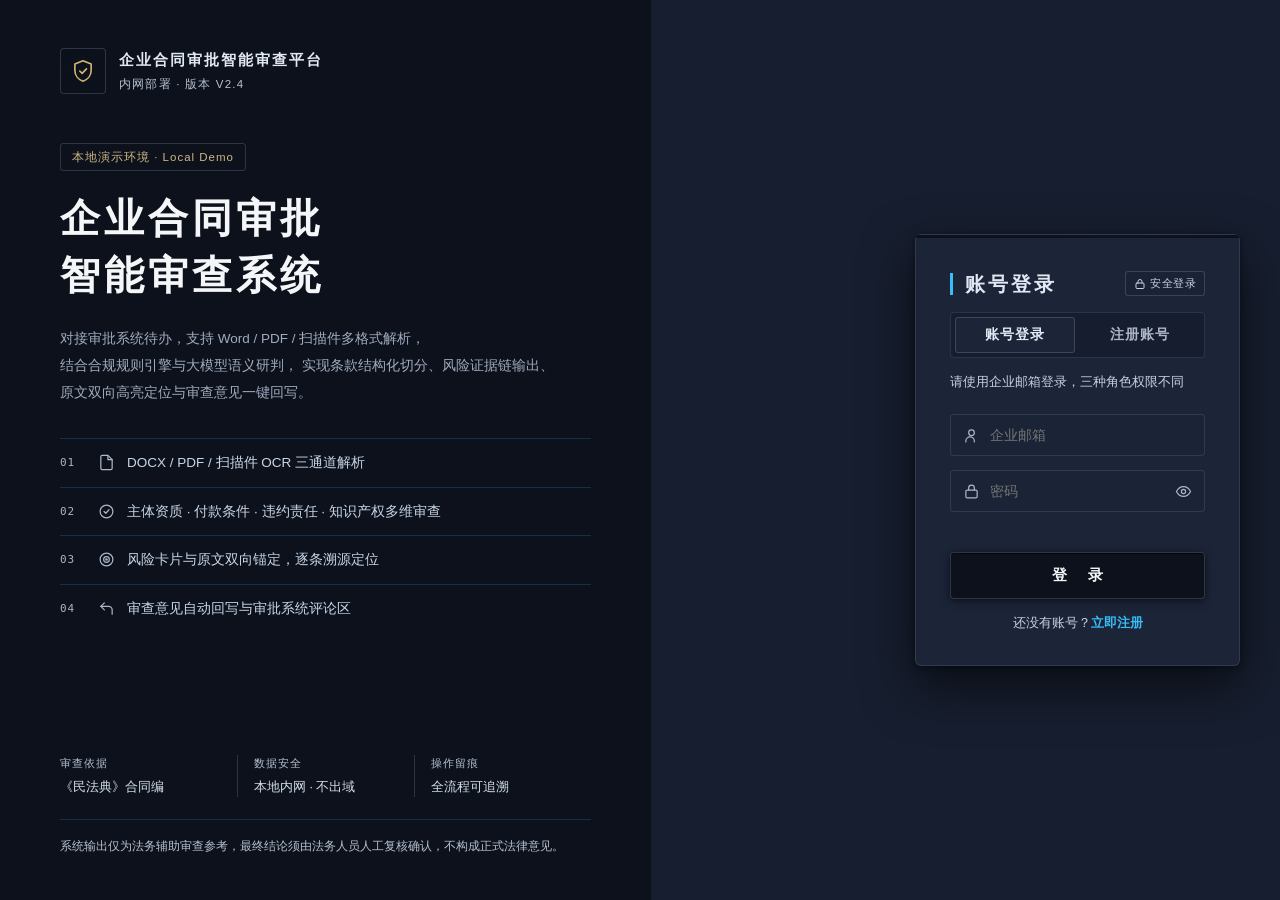
==== commit 15cd14b9: "功能：登录页新增「注册账号」——移除免登录演示入口，注册持久化并默认最小权限角色" ====
--- a/static/login.html
+++ b/static/login.html
@@ -86,50 +86,80 @@
       </div>
     </aside>
 
-    <!-- ============ 右侧：登录卡 ============ -->
+    <!-- ============ 右侧：登录 / 注册卡 ============ -->
     <main class="login-panel">
-      <form class="login-card" id="loginForm" autocomplete="off">
+      <form class="login-card" id="authForm" autocomplete="off">
         <div class="card-head">
-          <h2 class="login-card-title">账号登录</h2>
+          <h2 class="login-card-title" id="cardTitle">账号登录</h2>
           <span class="secure-badge">
             <svg width="12" height="12" viewBox="0 0 24 24" fill="none" stroke="currentColor" stroke-width="2" stroke-linecap="round" stroke-linejoin="round"><rect x="4" y="10" width="16" height="11" rx="2"/><path d="M8 10V7a4 4 0 0 1 8 0v3"/></svg>
             安全登录
           </span>
         </div>
-        <p class="login-card-sub">请使用演示账号（企业邮箱）登录，三种角色权限不同</p>
 
-        <div class="login-field">
-          <span class="f-ico">
-            <svg width="17" height="17" viewBox="0 0 24 24" fill="none" stroke="currentColor" stroke-width="1.7" stroke-linecap="round" stroke-linejoin="round"><circle cx="12" cy="8" r="4"/><path d="M4 21v-1a6 6 0 0 1 12 0v1"/></svg>
-          </span>
-          <input id="account" type="email" spellcheck="false" placeholder="企业邮箱" />
+        <!-- 登录 / 注册 切换标签 -->
+        <div class="login-tabs" id="loginTabs">
+          <button type="button" class="ltab active" data-view="login">账号登录</button>
+          <button type="button" class="ltab" data-view="register">注册账号</button>
         </div>
 
-        <div class="login-field">
-          <span class="f-ico">
-            <svg width="17" height="17" viewBox="0 0 24 24" fill="none" stroke="currentColor" stroke-width="1.7" stroke-linecap="round" stroke-linejoin="round"><rect x="4" y="10" width="16" height="11" rx="2"/><path d="M8 10V7a4 4 0 0 1 8 0v3"/></svg>
-          </span>
-          <input id="password" type="password" placeholder="密码" />
-          <span class="f-eye" id="togglePwd" title="显示 / 隐藏密码">
-            <svg width="17" height="17" viewBox="0 0 24 24" fill="none" stroke="currentColor" stroke-width="1.7" stroke-linecap="round" stroke-linejoin="round"><path d="M2 12s3.6-7 10-7 10 7 10 7-3.6 7-10 7-10-7-10-7z"/><circle cx="12" cy="12" r="3"/></svg>
-          </span>
+        <!-- 登录视图 -->
+        <div class="login-view" id="loginView">
+          <p class="login-card-sub">请使用企业邮箱登录，三种角色权限不同</p>
+          <div class="login-field">
+            <span class="f-ico">
+              <svg width="17" height="17" viewBox="0 0 24 24" fill="none" stroke="currentColor" stroke-width="1.7" stroke-linecap="round" stroke-linejoin="round"><circle cx="12" cy="8" r="4"/><path d="M4 21v-1a6 6 0 0 1 12 0v1"/></svg>
+            </span>
+            <input id="account" type="email" spellcheck="false" placeholder="企业邮箱" />
+          </div>
+          <div class="login-field">
+            <span class="f-ico">
+              <svg width="17" height="17" viewBox="0 0 24 24" fill="none" stroke="currentColor" stroke-width="1.7" stroke-linecap="round" stroke-linejoin="round"><rect x="4" y="10" width="16" height="11" rx="2"/><path d="M8 10V7a4 4 0 0 1 8 0v3"/></svg>
+            </span>
+            <input id="password" type="password" placeholder="密码" />
+            <span class="f-eye" id="togglePwd" title="显示 / 隐藏密码">
+              <svg width="17" height="17" viewBox="0 0 24 24" fill="none" stroke="currentColor" stroke-width="1.7" stroke-linecap="round" stroke-linejoin="round"><path d="M2 12s3.6-7 10-7 10 7 10 7-3.6 7-10 7-10-7-10-7z"/><circle cx="12" cy="12" r="3"/></svg>
+            </span>
+          </div>
+          <div class="login-error" id="loginError"></div>
+          <button type="submit" class="login-btn" id="loginBtn">登 录</button>
+          <p class="login-switch">还没有账号？<a href="#" id="toRegister">立即注册</a></p>
         </div>
 
-        <div class="login-error" id="loginError"></div>
-        <button type="submit" class="login-btn" id="loginBtn">登 录</button>
-
-        <!-- 在线演示：一键免登录进入，便于访客快速体验全部功能 -->
-        <button type="button" class="login-btn login-demo-btn" id="demoEnterBtn">
-          <svg width="16" height="16" viewBox="0 0 24 24" fill="none" stroke="currentColor" stroke-width="1.8" stroke-linecap="round" stroke-linejoin="round"><path d="M5 3l14 9-14 9V3z"/></svg>
-          在线演示 · 免登录体验
-        </button>
-        <p class="login-demo-hint">将以「法务合规经理」演示账号直接进入，无需输入密码</p>
-
-        <div class="demo-head">
-          <span>演示账号（点击自动填充）</span>
-          <span class="demo-tag">统一密码见下</span>
+        <!-- 注册视图 -->
+        <div class="login-view hidden" id="registerView">
+          <p class="login-card-sub">注册新账号，默认角色为「采购业务经办」</p>
+          <div class="login-field">
+            <span class="f-ico">
+              <svg width="17" height="17" viewBox="0 0 24 24" fill="none" stroke="currentColor" stroke-width="1.7" stroke-linecap="round" stroke-linejoin="round"><circle cx="12" cy="8" r="4"/><path d="M4 21v-1a6 6 0 0 1 12 0v1"/></svg>
+            </span>
+            <input id="regAccount" type="email" spellcheck="false" placeholder="企业邮箱" />
+          </div>
+          <div class="login-field">
+            <span class="f-ico">
+              <svg width="17" height="17" viewBox="0 0 24 24" fill="none" stroke="currentColor" stroke-width="1.7" stroke-linecap="round" stroke-linejoin="round"><path d="M20 21v-2a4 4 0 0 0-4-4H8a4 4 0 0 0-4 4v2"/><circle cx="12" cy="7" r="4"/></svg>
+            </span>
+            <input id="regName" type="text" spellcheck="false" placeholder="姓名" />
+          </div>
+          <div class="login-field">
+            <span class="f-ico">
+              <svg width="17" height="17" viewBox="0 0 24 24" fill="none" stroke="currentColor" stroke-width="1.7" stroke-linecap="round" stroke-linejoin="round"><rect x="4" y="10" width="16" height="11" rx="2"/><path d="M8 10V7a4 4 0 0 1 8 0v3"/></svg>
+            </span>
+            <input id="regPassword" type="password" placeholder="密码（至少 6 位）" />
+            <span class="f-eye" id="toggleRegPwd" title="显示 / 隐藏密码">
+              <svg width="17" height="17" viewBox="0 0 24 24" fill="none" stroke="currentColor" stroke-width="1.7" stroke-linecap="round" stroke-linejoin="round"><path d="M2 12s3.6-7 10-7 10 7 10 7-3.6 7-10 7-10-7-10-7z"/><circle cx="12" cy="12" r="3"/></svg>
+            </span>
+          </div>
+          <div class="login-field">
+            <span class="f-ico">
+              <svg width="17" height="17" viewBox="0 0 24 24" fill="none" stroke="currentColor" stroke-width="1.7" stroke-linecap="round" stroke-linejoin="round"><rect x="4" y="10" width="16" height="11" rx="2"/><path d="M8 10V7a4 4 0 0 1 8 0v3"/></svg>
+            </span>
+            <input id="regConfirm" type="password" placeholder="确认密码" />
+          </div>
+          <div class="login-error" id="regError"></div>
+          <button type="submit" class="login-btn" id="regBtn">注 册</button>
+          <p class="login-switch">已有账号？<a href="#" id="toLogin">返回登录</a></p>
         </div>
-        <div class="demo-list" id="demoList"></div>
       </form>
     </main>
   </div>
--- a/static/style.css
+++ b/static/style.css
@@ -1,43 +1,43 @@
 /* 合同审批审查系统 - 商务专业风样式 */
 :root {
-  --bg: #eef1f6;
-  --card: #ffffff;
-  --line: #e3e7ee;
-  --text: #1f2733;
-  --muted: #6b7480;
-  --primary: #1a3a6e;        /* 深蓝主色 */
-  --primary-2: #2b5284;      /* 深蓝渐变副色 */
-  --primary-soft: #eef2f8;   /* 主色浅底 */
-  --accent: #c79a3a;         /* 金棕点缀 */
-  --high: #c0392b;
-  --high-bg: #fbecea;
-  --medium: #b9770e;
-  --medium-bg: #fbf3e3;
-  --low: #1f8a5b;
-  --low-bg: #e9f5ef;
-  /* 合规规则与模板页专用色板（Element 风格）：与顶层深蓝+金的主视觉刻意区分，
+  --bg: #181f31;
+  --card: #1c2438;
+  --line: rgba(200,214,235,0.113);
+  --text: #e1e8f3;
+  --muted: #c9d2df;
+  --primary: #38bdf8;        /* 青蓝主霓虹（原深蓝主色） */
+  --primary-2: #38bdf8;      /* 青蓝渐变副色 */
+  --primary-soft: #182032;   /* 主色浅底 */
+  --accent: #a855f7;         /* 紫霓虹点缀（原金棕） */
+  --high: #ff5c5c;
+  --high-bg: rgba(255,92,92,0.130);
+  --medium: #f5a524;
+  --medium-bg: rgba(245,165,36,0.130);
+  --low: #2dd4a7;
+  --low-bg: rgba(45,212,167,0.130);
+  /* 合规规则与模板页专用色板（Element 风格）：与顶层青蓝+紫霓虹的主视觉刻意区分，
      因为该页是"配置台"而非"审批台"，需要更中性的表单视觉。变量放全局是为了
      让规则页之外的「新增示范条款」弹窗也能复用同一套取值。 */
-  --el-blue: #409eff;
-  --el-blue-bg: #ecf5ff;
-  --el-blue-line: #b3d8ff;
-  --el-text: #303133;
-  --el-text-2: #606266;
-  --el-text-3: #909399;
-  --el-text-4: #c0c4cc;
-  --el-line: #ebeef5;
-  --el-line-2: #dcdfe6;
-  --el-head: #f5f7fa;
-  --el-high: #e5352b;
-  --el-high-bg: #fef0ef;
-  --el-med: #e08b00;
-  --el-med-bg: #fdf6ec;
-  --el-low: #1f9d66;
-  --el-low-bg: #eef8f3;
+  --el-blue: #38bdf8;
+  --el-blue-bg: #192033;
+  --el-blue-line: rgba(56,189,248,0.167);
+  --el-text: #dfe7f1;
+  --el-text-2: #d1d9e6;
+  --el-text-3: #b7c1d0;
+  --el-text-4: #bcc1ca;
+  --el-line: rgba(200,214,235,0.103);
+  --el-line-2: rgba(200,214,235,0.122);
+  --el-head: #1a2134;
+  --el-high: #ff5c5c;
+  --el-high-bg: rgba(255,92,92,0.130);
+  --el-med: #f5a524;
+  --el-med-bg: rgba(245,165,36,0.130);
+  --el-low: #2dd4a7;
+  --el-low-bg: rgba(45,212,167,0.130);
   --radius: 10px;
   /* 精致化：卡片阴影从单层改为更柔的多层浮起，卡片像"轻浮"在台面上而非扁平贴附 */
-  --shadow: 0 1px 2px rgba(26,42,74,.05), 0 4px 14px rgba(26,42,74,.07), 0 10px 30px rgba(26,42,74,.05);
-  --shadow-sm: 0 1px 2px rgba(26,42,74,.05);
+  --shadow: 0 1px 2px rgba(0,0,0,0.350), 0 4px 14px rgba(0,0,0,0.470), 0 10px 30px rgba(0,0,0,0.350);
+  --shadow-sm: 0 1px 2px rgba(0,0,0,0.350);
 }
 
 * { box-sizing: border-box; }
@@ -47,7 +47,7 @@
   font-family: -apple-system, BlinkMacSystemFont, "PingFang SC", "Microsoft YaHei", "Segoe UI", sans-serif;
   /* 精致化：把纯平浅灰底换成极克制的竖向渐变，增加纵深而不喧宾夺主；
      顶部最浅、向下微微收沉，让白色卡片像"浮"在台面上。 */
-  background: linear-gradient(180deg, #f7f9fc 0%, #eef1f6 320px, #e9edf3 100%);
+  background: linear-gradient(180deg, #1a2235 0%, #181f31 320px, #171e2f 100%);
   color: var(--text);
   font-size: 14px;
   line-height: 1.6;
@@ -56,10 +56,11 @@
      缺省情况下 CJK 可以在任意字之间换行，容器一窄就会把「审查大盘」压成四行竖排单字——
      这是手机上最常见的"文字被压"现象。keep-all 让中文只在标点/空格处断，
      再用 overflow-wrap 兜住超长英文串与 URL，避免反向撑破容器。
-     另外显式声明浅色配色，避免部分手机浏览器的"强制深色"把这套商务风反转成黑底。 */
+     显式声明深色配色，让浏览器原生控件（滚动条、下拉、输入框）匹配这套暗黑风，
+     避免出现"亮色控件浮在暗色页面"的割裂感。 */
   word-break: keep-all;
   overflow-wrap: break-word;
-  color-scheme: light;
+  color-scheme: dark;
 }
 
 /* ---------------- 侧边企业导航 ---------------- */
@@ -69,11 +70,11 @@
   position: fixed; left: 0; top: 0; bottom: 0; z-index: 100;
   width: 224px; padding: 20px 14px 16px;
   display: flex; flex-direction: column; gap: 18px;
-  background: linear-gradient(180deg, var(--primary) 0%, #142a4f 100%);
-  color: #fff;
+  background: linear-gradient(180deg, var(--primary) 0%, #0c111c 100%);
+  color: #f4f6f8;
   /* 右沿金色压线：与登录卡/弹窗压线同一套金色语言，纵贯全高 */
   border-right: 3px solid var(--accent);
-  box-shadow: 2px 0 14px rgba(26, 42, 74, .16);
+  box-shadow: 2px 0 14px rgba(0,0,0,0.600);
   overflow-y: auto;
 }
 .brand {
@@ -84,8 +85,8 @@
 .brand .logo {
   width: 30px; height: 30px; border-radius: 8px; flex: none;
   /* 金调替代纯白底：与登录页徽记的金环统一视觉语言 */
-  background: rgba(199,154,58,.18);
-  border: 1px solid rgba(199,154,58,.55);
+  background: rgba(12,17,28,0.180);
+  border: 1px solid rgba(200,214,235,0.183);
   display: inline-flex; align-items: center; justify-content: center;
   font-size: 16px;
 }
@@ -93,12 +94,12 @@
 .nav { display: flex; flex-direction: column; gap: 4px; }
 .nav a {
   position: relative; display: block;
-  color: rgba(255, 255, 255, .78); text-decoration: none;
+  color: rgba(244,246,248,0.780); text-decoration: none;
   font-size: 14px; padding: 11px 14px; border-radius: 8px;
   transition: background .15s, color .15s;
 }
-.nav a:hover { color: #fff; background: rgba(255, 255, 255, .10); }
-.nav a.active { color: #fff; background: rgba(255, 255, 255, .16); font-weight: 600; }
+.nav a:hover { color: #f4f6f8; background: rgba(28,36,56,0.100); }
+.nav a.active { color: #f4f6f8; background: rgba(28,36,56,0.160); font-weight: 600; }
 /* 激活态金色左条：竖排导航的"当前所在页"标记（原顶栏是金下划线） */
 .nav a.active::before {
   content: ""; position: absolute; left: 0; top: 9px; bottom: 9px;
@@ -140,8 +141,8 @@
   from { opacity: 0; transform: translateY(6px); }
   to   { opacity: 1; transform: none; }
 }
-.stat-card { display: flex; align-items: center; gap: 14px; background: var(--card); border: 1px solid rgba(199,154,58,.3); border-left: 4px solid var(--primary); border-radius: var(--radius); padding: 16px 18px; box-shadow: var(--shadow); transition: transform .15s ease, box-shadow .15s ease; animation: cardFadeIn .25s ease-out both; }
-.stat-card:hover { transform: translateY(-2px); box-shadow: 0 6px 22px rgba(26,42,74,.12); }
+.stat-card { display: flex; align-items: center; gap: 14px; background: var(--card); border: 1px solid rgba(200,214,235,0.183); border-left: 4px solid var(--primary); border-radius: var(--radius); padding: 16px 18px; box-shadow: var(--shadow); transition: transform .15s ease, box-shadow .15s ease; animation: cardFadeIn .25s ease-out both; }
+.stat-card:hover { transform: translateY(-2px); box-shadow: 0 6px 22px rgba(0,0,0,0.600); }
 .stat-card.amber { border-left-color: var(--medium); }
 .stat-card.red { border-left-color: var(--high); }
 .stat-card.green { border-left-color: var(--low); }
@@ -155,7 +156,7 @@
 /* 通用按钮：相对定位 + 裁切，承载金色涟漪 */
 .btn {
   position: relative; overflow: hidden;
-  border: 1px solid var(--line); background: #fff; color: var(--text);
+  border: 1px solid var(--line); background: #1c2438; color: var(--text);
   padding: 9px 18px; border-radius: 8px; cursor: pointer; font-size: 14px;
   font-weight: 500; transition: all .15s; box-shadow: var(--shadow-sm);
 }
@@ -164,7 +165,7 @@
 .btn::after, .login-btn::after {
   content: ""; position: absolute; left: 50%; top: 50%;
   width: 10px; height: 10px; border-radius: 50%;
-  background: rgba(199,154,58,.4); opacity: 0; pointer-events: none;
+  background: rgba(12,17,28,0.400); opacity: 0; pointer-events: none;
   transform: translate(-50%, -50%) scale(0);
 }
 .btn:active::after, .login-btn:active::after { animation: btnRipple .45s ease-out; }
@@ -175,14 +176,14 @@
 .btn:hover { border-color: var(--primary); color: var(--primary); }
 .btn.primary {
   background: linear-gradient(90deg, var(--primary) 0%, var(--primary-2) 100%);
-  color: #fff; border-color: transparent;
-  box-shadow: 0 2px 8px rgba(26,42,74,.25);
-}
-/* 主按钮悬停：深蓝上叠一层金色辉光 + 轻微上浮，强化「可点」的商务质感 */
-.btn.primary:hover { opacity: .96; color: #fff; transform: translateY(-1px); box-shadow: 0 4px 16px rgba(199,154,58,.35); }
+  color: #f4f6f8; border-color: transparent;
+  box-shadow: 0 2px 8px rgba(0,0,0,0.600);
+}
+/* 主按钮悬停：青蓝主按钮叠一层更深的浮起阴影 + 轻微上浮，强化「可点」的科技质感 */
+.btn.primary:hover { opacity: .96; color: #f4f6f8; transform: translateY(-1px); box-shadow: 0 4px 16px rgba(0,0,0,0.600); }
 .select, .note {
   border: 1px solid var(--line); border-radius: 8px; padding: 9px 12px;
-  font-size: 14px; background: #fff; color: var(--text);
+  font-size: 14px; background: #1c2438; color: var(--text);
 }
 .select:focus, .note:focus { outline: none; border-color: var(--primary); box-shadow: 0 0 0 3px var(--primary-soft); }
 
@@ -193,15 +194,15 @@
   padding: 13px 16px; text-align: left; border-bottom: 1px solid var(--line);
 }
 .task-table th {
-  background: #f4f6fa; color: var(--muted); font-weight: 600; font-size: 13px;
+  background: #192134; color: var(--muted); font-weight: 600; font-size: 13px;
   letter-spacing: .3px;
   /* 精致化：表头下沿压一条克制的金线，与行 hover 金边、全站金标题骨架呼应 */
-  border-bottom: 2px solid rgba(199,154,58,.3);
+  border-bottom: 2px solid rgba(200,214,235,0.183);
 }
 .task-table tbody tr { transition: background .12s; }
 /* 表格行 hover：保留浅底，并在首列内侧压一条金边（tr 直接画 box-shadow 部分浏览器不渲染，
    故落在首个 td 上，可靠且不影响布局） */
-.task-table tbody tr:hover { background: #f7f9fc; }
+.task-table tbody tr:hover { background: #1a2235; }
 .task-table tbody tr:hover td:first-child { box-shadow: inset 3px 0 0 var(--accent); }
 .task-table tbody tr:last-child td { border-bottom: none; }
 .empty { padding: 36px; text-align: center; color: var(--muted); font-size: 14px; }
@@ -213,9 +214,9 @@
 }
 .tag.completed { background: var(--low-bg); color: var(--low); }
 .tag.blocked { background: var(--high-bg); color: var(--high); }
-.tag.rejected { background: #fff1e3; color: #b5631b; }
-.tag.checking { background: #eef0f4; color: #5a6472; }
-.tag.pending, .tag.parsing, .tag.reviewing { background: #eef0f4; color: #5a6472; }
+.tag.rejected { background: #192032; color: #c7d0dd; }
+.tag.checking { background: #181f31; color: #d0d9e5; }
+.tag.pending, .tag.parsing, .tag.reviewing { background: #181f31; color: #d0d9e5; }
 .lv-high { background: var(--high-bg); color: var(--high); }
 .lv-medium { background: var(--medium-bg); color: var(--medium); }
 .lv-low { background: var(--low-bg); color: var(--low); }
@@ -239,29 +240,29 @@
   content: ""; width: 4px; height: 13px; border-radius: 2px;
   /* 精致化：工作台面板标题左条由深蓝渐变收为金渐变（底部略深增强立体感），
      与卡片标题金左条、导出页金标题骨架统一 */
-  background: linear-gradient(180deg, var(--accent), #a87f25);
+  background: linear-gradient(180deg, var(--accent), #0c111c);
 }
 .contract-view {
   white-space: pre-wrap; line-height: 1.95; font-size: 14px; max-height: 74vh;
   overflow-y: auto; border: 1px solid var(--line); border-radius: 8px;
-  padding: 16px; background: #fcfcfd;
-}
-mark.risk-high { background: var(--high-bg); color: var(--high); padding: 0 2px; border-radius: 3px; cursor: pointer; box-shadow: inset 0 -2px 0 rgba(192,57,43,.35); }
-mark.risk-medium { background: var(--medium-bg); color: var(--medium); padding: 0 2px; border-radius: 3px; cursor: pointer; box-shadow: inset 0 -2px 0 rgba(185,119,14,.35); }
-mark.risk-low { background: var(--low-bg); color: var(--low); padding: 0 2px; border-radius: 3px; cursor: pointer; box-shadow: inset 0 -2px 0 rgba(31,138,91,.35); }
+  padding: 16px; background: #1b2337;
+}
+mark.risk-high { background: var(--high-bg); color: var(--high); padding: 0 2px; border-radius: 3px; cursor: pointer; box-shadow: inset 0 -2px 0 rgba(0,0,0,0.600); }
+mark.risk-medium { background: var(--medium-bg); color: var(--medium); padding: 0 2px; border-radius: 3px; cursor: pointer; box-shadow: inset 0 -2px 0 rgba(0,0,0,0.600); }
+mark.risk-low { background: var(--low-bg); color: var(--low); padding: 0 2px; border-radius: 3px; cursor: pointer; box-shadow: inset 0 -2px 0 rgba(0,0,0,0.600); }
 mark.flash { outline: 2px solid var(--primary); }
 mark:hover { filter: brightness(.97); }
 
 .risk-summary {
-  background: var(--primary-soft); border: 1px solid #d9e2f0; border-radius: 8px;
-  padding: 12px 14px; font-size: 13px; margin-bottom: 14px; color: #34425c;
+  background: var(--primary-soft); border: 1px solid rgba(200,214,235,0.119); border-radius: 8px;
+  padding: 12px 14px; font-size: 13px; margin-bottom: 14px; color: #dce3ee;
 }
 /* 布局优化：风险卡间距 11→13，与规则网格节奏统一，右栏更透气 */
 .risk-cards { display: flex; flex-direction: column; gap: 13px; }
 .rcard {
   border: 1px solid var(--line); border-left-width: 4px; border-radius: 8px;
   /* 布局优化：内边距 11/13 → 12/14，单卡内容更舒展 */
-  padding: 12px 14px; cursor: pointer; background: #fff;
+  padding: 12px 14px; cursor: pointer; background: #1c2438;
   transition: box-shadow .15s, transform .1s; box-shadow: var(--shadow-sm);
   animation: cardFadeIn .22s ease-out both;
 }
@@ -270,16 +271,16 @@
 .rcard.high { border-left-color: var(--high); }
 .rcard.medium { border-left-color: var(--medium); }
 .rcard.low { border-left-color: var(--low); }
-.rcard.active { box-shadow: 0 0 0 2px rgba(26,58,110,.25); }
+.rcard.active { box-shadow: 0 0 0 2px rgba(0,0,0,0.600); }
 .rcard .rc-head { display: flex; justify-content: space-between; align-items: center; font-weight: 600; font-size: 13px; margin-bottom: 5px; gap: 8px; }
 /* pre-line：拍照识别来源的告警末尾会附一段"识别来源提示"，靠空行分段，需保留换行 */
-.rcard .rc-reason { font-size: 12.5px; color: #4a525c; white-space: pre-line; }
+.rcard .rc-reason { font-size: 12.5px; color: #d7dfeb; white-space: pre-line; }
 .rcard .rc-law { font-size: 12px; color: var(--muted); margin-top: 5px; }
 /* 建议区染金：把蓝调描边/底改克制金，与全站金色语言统一（原来是蓝灰描边） */
 .rcard .rc-rec {
-  font-size: 12.5px; margin-top: 7px; background: rgba(199,154,58,.06);
-  border-radius: 6px; padding: 7px 9px; white-space: pre-wrap; color: #34425c;
-  border: 1px solid rgba(199,154,58,.3);
+  font-size: 12.5px; margin-top: 7px; background: rgba(12,17,28,0.060);
+  border-radius: 6px; padding: 7px 9px; white-space: pre-wrap; color: #dce3ee;
+  border: 1px solid rgba(200,214,235,0.183);
 }
 .rcard .rc-copy { float: right; font-size: 12px; color: var(--primary); cursor: pointer; font-weight: 600; }
 .rcard .rc-copy:hover { text-decoration: underline; }
@@ -300,12 +301,12 @@
    这里改用与顶栏一致的深蓝，风险三色换成与「审查大盘」同一组色值。
    只声明在 #rules 作用域内 —— 拍照弹窗等模块仍在用同一批变量名，不受影响。 */
 #rules {
-  --el-blue: #1a3a6e;
-  --el-blue-bg: #eef2f8;
-  --el-blue-line: #c3d0e2;
-  --el-high: #c0392b;  --el-high-bg: #fbecea;
-  --el-med: #b9770e;   --el-med-bg: #fbf3e3;
-  --el-low: #1f8a5b;   --el-low-bg: #e9f5ef;
+  --el-blue: #38bdf8;
+  --el-blue-bg: #182032;
+  --el-blue-line: rgba(200,214,235,0.140);
+  --el-high: #ff5c5c;  --el-high-bg: rgba(255,92,92,0.130);
+  --el-med: #f5a524;   --el-med-bg: rgba(245,165,36,0.130);
+  --el-low: #2dd4a7;   --el-low-bg: rgba(45,212,167,0.130);
 }
 
 .rl-head { display: flex; justify-content: space-between; align-items: flex-start; gap: 18px; margin-bottom: 15px; }
@@ -314,7 +315,7 @@
 .rl-sub { margin: 0; font-size: 12.5px; color: var(--el-text-3); line-height: 1.7; max-width: 780px; }
 .rl-head-btns { display: flex; gap: 10px; flex-shrink: 0; }
 .rl-ghost-btn {
-  background: #fff; color: var(--el-text-2);
+  background: #1c2438; color: var(--el-text-2);
   border: 1px solid var(--el-line-2); border-radius: 4px;
   padding: 8px 15px; font-size: 13px;
 }
@@ -336,7 +337,7 @@
 .rl-tab-n {
   display: inline-block; margin-left: 5px; padding: 0 6px;
   font-size: 11px; line-height: 17px; border-radius: 9px;
-  background: #f0f2f5; color: var(--el-text-3); font-weight: 500;
+  background: #182032; color: var(--el-text-3); font-weight: 500;
 }
 .rl-tab.active .rl-tab-n { background: var(--el-blue-bg); color: var(--el-blue); }
 
@@ -344,9 +345,9 @@
 /* 不做 sticky 吸顶：顶栏已占 58px，筛选条自身约 110px，再吸顶就把大半屏压没了；
    而本页最多 13 张卡片，滚动范围有限，"改条件要回顶部"的代价远小于常驻占位。 */
 .rl-filterbar {
-  background: #fff; border: 1px solid var(--el-line); border-radius: 10px;
+  background: #18202f; border: 1px solid var(--el-line); border-radius: 10px;
   padding: 12px 14px; margin-bottom: 14px;
-  box-shadow: 0 1px 3px rgba(20, 40, 80, .05);
+  box-shadow: 0 1px 3px rgba(0,0,0,0.350);
 }
 .rl-fb-top { display: flex; align-items: center; gap: 10px; flex-wrap: wrap; margin-bottom: 9px; }
 
@@ -358,11 +359,11 @@
 }
 .rl-search {
   width: 100%; height: 32px; padding: 0 10px 0 30px; box-sizing: border-box;
-  border: 1px solid var(--el-line-2); border-radius: 6px;
+  border: 1px solid rgba(200,214,235,0.180); border-radius: 6px;
   font-family: inherit; font-size: 12.5px; color: var(--el-text);
-  background: #fbfcfe; outline: none;
-}
-.rl-search:focus { border-color: var(--el-blue); background: #fff; box-shadow: 0 0 0 3px var(--el-blue-bg); }
+  background: #222d47; outline: none;
+}
+.rl-search:focus { border-color: var(--el-blue); background: #253250; box-shadow: 0 0 0 3px var(--el-blue-bg); }
 .rl-search::placeholder { color: var(--el-text-4); }
 
 /* 风险分级速筛胶囊：把"有几条高风险"这类最常问的问题变成一次点击 */
@@ -371,30 +372,30 @@
 .rl-lv-chip {
   display: inline-flex; align-items: center; gap: 5px;
   padding: 5px 10px; border-radius: 999px; cursor: pointer;
-  border: 1px solid var(--el-line-2); background: #fff;
+  border: 1px solid rgba(200,214,235,0.180); background: #253250;
   font-family: inherit; font-size: 12px; color: var(--el-text-2);
 }
-.rl-lv-chip:hover { border-color: #c6cbd4; }
+.rl-lv-chip:hover { border-color: rgba(200,214,235,0.300); background: #2a3857; }
 .rl-lv-dot { width: 7px; height: 7px; border-radius: 50%; flex: none; }
 .rl-lv-chip.high .rl-lv-dot { background: var(--el-high); }
 .rl-lv-chip.medium .rl-lv-dot { background: var(--el-med); }
 .rl-lv-chip.low .rl-lv-dot { background: var(--el-low); }
 /* 选中用实心色块：浅色背景上的浅底描边几乎看不出选中，实心块才一眼可辨 */
-.rl-lv-chip.high.active { background: var(--el-high); border-color: var(--el-high); color: #fff; }
-.rl-lv-chip.medium.active { background: var(--el-med); border-color: var(--el-med); color: #fff; }
-.rl-lv-chip.low.active { background: var(--el-low); border-color: var(--el-low); color: #fff; }
-.rl-lv-chip.active .rl-lv-dot { background: #fff; }
-.rl-lv-chip.active .rl-fchip-n { background: rgba(255, 255, 255, .3); color: #fff; }
+.rl-lv-chip.high.active { background: var(--el-high); border-color: var(--el-high); color: #f4f6f8; }
+.rl-lv-chip.medium.active { background: var(--el-med); border-color: var(--el-med); color: #f4f6f8; }
+.rl-lv-chip.low.active { background: var(--el-low); border-color: var(--el-low); color: #f4f6f8; }
+.rl-lv-chip.active .rl-lv-dot { background: #1c2438; }
+.rl-lv-chip.active .rl-fchip-n { background: rgba(28,36,56,0.300); color: #f4f6f8; }
 
 /* 结果统计 + 清空 */
 .rl-fb-stat { margin-left: auto; font-size: 12.5px; color: var(--el-text-3); white-space: nowrap; }
 .rl-fb-stat b { color: var(--el-text); font-size: 14px; }
 .rl-clear-btn {
   padding: 5px 11px; border-radius: 999px; cursor: pointer; white-space: nowrap;
-  border: 1px solid var(--el-line-2); background: #fff;
+  border: 1px solid rgba(200,214,235,0.180); background: #253250;
   font-family: inherit; font-size: 12px; color: var(--el-text-2);
 }
-.rl-clear-btn:hover { color: var(--el-high); border-color: var(--el-high); background: var(--el-high-bg); }
+.rl-clear-btn:hover { color: var(--el-high); border-color: var(--el-high); background: rgba(255,92,92,0.100); }
 .rl-clear-btn.hidden { display: none; }
 
 /* 两行筛选 chips */
@@ -407,17 +408,17 @@
 .rl-fchip {
   display: inline-flex; align-items: center; gap: 5px;
   padding: 4px 10px; border-radius: 999px; cursor: pointer;
-  border: 1px solid var(--el-line-2); background: #fff;
+  border: 1px solid rgba(200,214,235,0.180); background: #253250;
   font-family: inherit; font-size: 12px; color: var(--el-text-2);
 }
-.rl-fchip:hover { border-color: var(--el-blue); color: var(--el-blue); }
-/* 激活态取深靛蓝而非 Element 蓝：横向 chips 里蓝底白字太像默认组件库模样 */
-.rl-fchip.active { background: #2b3a55; border-color: #2b3a55; color: #fff; font-weight: 500; }
+.rl-fchip:hover { border-color: rgba(56,189,248,0.600); color: var(--el-blue); background: #2a3857; }
+/* 激活态用青蓝主色背景 + 青边框：横向 chips 里"被选中"必须一眼可辨 */
+.rl-fchip.active { background: rgba(56,189,248,0.130); border-color: rgba(56,189,248,0.500); color: #38bdf8; font-weight: 500; }
 .rl-fchip-n {
   padding: 0 5px; border-radius: 999px; font-size: 11px; line-height: 16px;
   background: var(--el-head); color: var(--el-text-3);
 }
-.rl-fchip.active .rl-fchip-n { background: rgba(255, 255, 255, .22); color: #fff; }
+.rl-fchip.active .rl-fchip-n { background: rgba(28,36,56,0.350); color: #f4f6f8; }
 .rl-fdot { width: 6px; height: 6px; border-radius: 50%; flex: none; }
 .rl-fdot.high { background: var(--el-high); }
 .rl-fdot.medium { background: var(--el-med); }
@@ -430,18 +431,19 @@
   align-items: start;
 }
 .rl-rc {
-  position: relative; background: #fff; cursor: pointer;
-  border: 1px solid var(--el-line); border-radius: 10px;
+  position: relative; background: #212b42; cursor: pointer;
+  border: 1px solid rgba(200,214,235,0.160); border-radius: 10px;
   /* 布局优化：内边距 13/15/12/17 → 14/16/13/18，卡片内部更从容不局促 */
   padding: 14px 16px 13px 18px;
   /* 左侧风险色条：一屏扫过去先看到等级分布，而不必逐行读"风险分级"列 */
   border-left: 4px solid var(--el-line-2);
+  box-shadow: 0 1px 3px rgba(0,0,0,0.300);
   transition: box-shadow .15s, transform .15s;
 }
 /* hover 时顶边亮金：用 inset 阴影画一条 2px 金线，不挤占布局、不抖动；
    与卡片左侧风险色脊形成「金顶 + 彩脊」的精致呼应。 */
-.rl-rc:hover { box-shadow: inset 0 2px 0 var(--accent), 0 5px 16px rgba(20, 40, 80, .12); transform: translateY(-1px); }
-.rl-rc.open { box-shadow: 0 4px 16px rgba(20, 40, 80, .1); }
+.rl-rc:hover { box-shadow: inset 0 2px 0 var(--accent), 0 5px 16px rgba(0,0,0,0.600); transform: translateY(-1px); }
+.rl-rc.open { box-shadow: 0 4px 16px rgba(0,0,0,0.600); }
 .rl-rc.lv-high { border-left-color: var(--el-high); }
 .rl-rc.lv-medium { border-left-color: var(--el-med); }
 .rl-rc.lv-low { border-left-color: var(--el-low); }
@@ -460,7 +462,7 @@
 }
 .rl-rc-meta { display: flex; flex-wrap: wrap; gap: 6px 12px; align-items: center; font-size: 12px; color: var(--el-text-3); }
 .rl-rc-kv { display: inline-flex; align-items: center; gap: 4px; min-width: 0; }
-.rl-rc-kv em { font-style: normal; color: #a3aab6; flex: none; }
+.rl-rc-kv em { font-style: normal; color: #a6b2c3; flex: none; }
 .rl-rc-foot {
   display: flex; align-items: center; justify-content: space-between; gap: 10px;
   margin-top: 10px; padding-top: 9px; border-top: 1px solid var(--el-line);
@@ -498,7 +500,7 @@
 .rl-slider { position: absolute; inset: 0; background: var(--el-line-2); border-radius: 10px; transition: background .2s; }
 .rl-slider::before {
   content: ""; position: absolute; left: 2px; top: 2px; width: 14px; height: 14px;
-  background: #fff; border-radius: 50%; box-shadow: 0 1px 2px rgba(0, 0, 0, .2);
+  background: #1c2438; border-radius: 50%; box-shadow: 0 1px 2px rgba(0,0,0,0.600);
   transition: transform .2s;
 }
 /* 开关开启态改为金调：规则卡片的启用开关与全站金色语言统一（原来是深蓝） */
@@ -525,7 +527,7 @@
   width: 100%; margin-bottom: 14px; padding: 0 10px; height: 34px;
   border: 1px solid var(--el-line-2); border-radius: 4px;
   font-family: inherit; font-size: 13px; color: var(--el-text);
-  background: #fff; outline: none; box-sizing: border-box;
+  background: #1c2438; outline: none; box-sizing: border-box;
 }
 .modal-input:focus, .modal-textarea:focus { border-color: var(--el-blue); }
 .modal-textarea { height: 132px; min-height: 132px; padding: 9px 10px; line-height: 1.7; resize: vertical; }
@@ -547,12 +549,12 @@
 /* 与规则页用同一套商务色（深靛蓝 + 深红/赭黄/墨绿），避免站内出现第二种蓝。
    仍是作用域内覆盖，不动全局变量——拍照弹窗等复用 --el-blue 的地方不受影响。 */
 #export {
-  --el-blue: #1a3a6e;
-  --el-blue-bg: #eef2f8;
-  --el-blue-line: #c3d0e2;
-  --el-high: #c0392b;  --el-high-bg: #fbecea;
-  --el-med: #b9770e;   --el-med-bg: #fbf3e3;
-  --el-low: #1f8a5b;   --el-low-bg: #e9f5ef;
+  --el-blue: #38bdf8;
+  --el-blue-bg: #182032;
+  --el-blue-line: rgba(200,214,235,0.140);
+  --el-high: #ff5c5c;  --el-high-bg: rgba(255,92,92,0.130);
+  --el-med: #f5a524;   --el-med-bg: rgba(245,165,36,0.130);
+  --el-low: #2dd4a7;   --el-low-bg: rgba(45,212,167,0.130);
 }
 
 /* 页标题加克制金压线：失败外发审核是三大导航之一，此前零金色与全站割裂。
@@ -570,12 +572,12 @@
 #export .btn:not(.primary):hover {
   border-color: var(--accent);
   color: var(--accent);
-  box-shadow: 0 2px 8px rgba(199, 154, 58, .18);
+  box-shadow: 0 2px 8px rgba(0,0,0,0.600);
 }
 
 /* ---- 条件配置卡 ---- */
 .ex-card {
-  background: #fff; border: 1px solid var(--el-line);
+  background: #1c2438; border: 1px solid var(--el-line);
   border-radius: 10px; margin-bottom: 16px; overflow: hidden;
 }
 .ex-card-head {
@@ -601,7 +603,7 @@
   width: 100%; height: 32px; padding: 0 10px;
   border: 1px solid var(--el-line-2); border-radius: 6px;
   font-family: inherit; font-size: 12.5px; color: var(--el-text);
-  background: #fff; outline: none;
+  background: #1c2438; outline: none;
 }
 .ex-input:focus { border-color: var(--el-blue); }
 .ex-input::placeholder { color: var(--el-text-4); }
@@ -614,7 +616,7 @@
 .ex-tip { margin-top: 5px; font-size: 11.5px; line-height: 1.7; color: var(--el-text-4); }
 .ex-foot {
   display: flex; align-items: center; gap: 10px; flex-wrap: wrap;
-  padding: 12px 16px; border-top: 1px solid var(--el-line); background: #fbfcfe;
+  padding: 12px 16px; border-top: 1px solid var(--el-line); background: #1b2336;
 }
 .ex-hint { margin-left: 2px; }
 .ex-hint.ok  { color: var(--el-low); }
@@ -641,11 +643,11 @@
 .ex-chip {
   display: inline-flex; align-items: center; gap: 6px;
   padding: 4px 11px; border-radius: 999px; cursor: pointer;
-  border: 1px solid var(--el-line-2); background: #fff;
+  border: 1px solid var(--el-line-2); background: #1c2438;
   font-family: inherit; font-size: 12px; color: var(--el-text-2);
 }
 .ex-chip:hover { border-color: var(--el-blue-line); color: var(--el-blue); }
-.ex-chip.active { background: #2b3a55; border-color: #2b3a55; color: #fff; }
+.ex-chip.active { background: #0c111c; border-color: rgba(200,214,235,0.233); color: #f4f6f8; }
 .ex-chip em { font-style: normal; opacity: .62; font-size: 11px; }
 .ex-chip.active em { opacity: .85; }
 
@@ -653,19 +655,19 @@
 .ex-list { display: flex; flex-direction: column; gap: 11px; }
 .ex-empty {
   padding: 22px; border: 1px dashed var(--el-line-2); border-radius: 8px;
-  background: #fcfdff; text-align: center; font-size: 12.5px; color: var(--el-text-3);
+  background: #1b2337; text-align: center; font-size: 12.5px; color: var(--el-text-3);
 }
 .ex-item {
-  background: #fff; border: 1px solid var(--el-line); border-left: 4px solid var(--el-line-2);
+  background: #1c2438; border: 1px solid var(--el-line); border-left: 4px solid var(--el-line-2);
   border-radius: 8px; padding: 13px 15px;
 }
 /* 左侧色条即状态：一屏扫过去先看到"哪些还等着人处理" */
-.ex-item.pending     { border-left-color: #c9a227; }
+.ex-item.pending     { border-left-color: rgba(200,214,235,0.179); }
 .ex-item.failed      { border-left-color: var(--el-high); }
 .ex-item.pushed      { border-left-color: var(--el-low); }
-.ex-item.rejected    { border-left-color: #8b8f96; }
-.ex-item.filtered    { border-left-color: #b9bfc8; background: #fcfcfd; }
-.ex-item.superseded  { border-left-color: #cfd4da; background: #fcfcfd; }
+.ex-item.rejected    { border-left-color: rgba(200,214,235,0.196); }
+.ex-item.filtered    { border-left-color: rgba(200,214,235,0.157); background: #1b2337; }
+.ex-item.superseded  { border-left-color: rgba(200,214,235,0.135); background: #1b2337; }
 .ex-item-head { display: flex; align-items: center; gap: 9px; flex-wrap: wrap; }
 .ex-kind {
   flex: none; padding: 1px 8px; border-radius: 4px; font-size: 11.5px;
@@ -685,14 +687,14 @@
    不该沿用警告色，否则一眼扫过去会误以为还有事没处理 */
 .ex-status.filtered,
 .ex-status.superseded,
-.ex-status.rejected    { background: #f2f3f5; color: var(--el-text-4); }
+.ex-status.rejected    { background: #192032; color: var(--el-text-4); }
 .ex-item-reason {
   margin-top: 8px; font-size: 12.5px; line-height: 1.75; color: var(--el-text-2);
   word-break: break-all;
 }
 
 /* ---- 条件判定明细 ---- */
-.ex-gate { margin-top: 10px; padding: 9px 11px; border-radius: 7px; background: #fafbfd; border: 1px dashed var(--el-line-2); }
+.ex-gate { margin-top: 10px; padding: 9px 11px; border-radius: 7px; background: #1b2336; border: 1px dashed var(--el-line-2); }
 .ex-gate-sum { font-size: 12px; line-height: 1.7; color: var(--el-text-2); margin-bottom: 7px; }
 .ex-gate-row {
   display: grid; grid-template-columns: 16px 96px minmax(120px, 1fr) minmax(90px, .8fr);
@@ -746,7 +748,7 @@
 .ex-audit {
   display: flex; flex-direction: column;
   border: 1px solid var(--el-line); border-radius: 8px;
-  background: #fff; overflow: hidden;
+  background: #1c2438; overflow: hidden;
 }
 .ex-audit-row {
   display: grid; grid-template-columns: 138px 76px 76px minmax(0, 1fr);
@@ -755,7 +757,7 @@
   font-size: 12px;
 }
 .ex-audit-row:first-child { border-top: none; }
-.ex-audit-row:hover { background: #fafbfd; }
+.ex-audit-row:hover { background: #1b2336; }
 .ex-audit-ts {
   font-family: ui-monospace, Menlo, Consolas, monospace;
   font-size: 11.5px; color: var(--el-text-4); white-space: nowrap;
@@ -763,12 +765,12 @@
 .ex-audit-act {
   justify-self: start; padding: 1px 7px; border-radius: 4px;
   font-size: 11.5px; white-space: nowrap;
-  background: #f2f3f5; color: var(--el-text-2);
+  background: #192032; color: var(--el-text-2);
 }
 /* 语气分组：真发过/被驳回是需要人负责的动作，给足颜色；
    配置类与容量清理是系统自身维护，淡处理，避免淹没关键行。 */
 .ex-audit-act.real  { background: var(--el-low-bg); color: var(--el-low); }
-.ex-audit-act.mute  { background: #f2f3f5; color: var(--el-text-3); }
+.ex-audit-act.mute  { background: #192032; color: var(--el-text-3); }
 .ex-audit-act.cfg   { background: var(--el-head); color: var(--el-text-4); }
 .ex-audit-act.queue { background: var(--el-med-bg); color: var(--el-med); }
 .ex-audit-op {
@@ -798,35 +800,35 @@
       既解决可读性，也回到企业导航该有的克制。
    ② 头像用主色渐变：与顶栏底色同为深蓝，轮廓等于没有。改用半透明白做层次。 */
 .user-box {
-  /* 侧栏版：钉在栏底，上方细分隔线与导航区分（原顶栏版是 margin-left:auto 的右端横排） */
+  /* 侧栏版：钉在栏底，上方细分隔线与导航区分（原顶栏版是 margin-left: auto 的右端横排） */
   margin-top: auto; display: flex; align-items: center; gap: 10px;
-  padding: 14px 4px 0; border-top: 1px solid rgba(255, 255, 255, .16);
+  padding: 14px 4px 0; border-top: 1px solid rgba(200,214,235,0.080);
 }
 .user-avatar {
   width: 32px; height: 32px; border-radius: 50%; flex: none;
   display: flex; align-items: center; justify-content: center;
-  font-size: 14px; font-weight: 700; color: #fff;
-  /* 底色 .18 + 描边 .48：首字白字对比度 5.0:1，圆环轮廓 3.1:1（均达标） */
-  background: rgba(255, 255, 255, .18);
-  box-shadow: inset 0 0 0 1px rgba(255, 255, 255, .48);
+  font-size: 14px; font-weight: 700; color: #f4f6f8;
+  /* 底色 .18 + 描边 .48：首字白字对比度 5.0: 1，圆环轮廓 3.1:1（均达标） */
+  background: rgba(255,255,255,0.180);
+  box-shadow: inset 0 0 0 1px rgba(0,0,0,0.600);
 }
 .user-meta { display: flex; flex-direction: column; line-height: 1.25; min-width: 0; }
-.user-name { font-size: 13px; font-weight: 600; color: #fff; letter-spacing: .2px; }
+.user-name { font-size: 13px; font-weight: 600; color: #f4f6f8; letter-spacing: .2px; }
 /* .72 是算出来的下界：叠在最浅的渐变右端也还有 4.9:1，达标正文 4.5:1 */
-.user-role { font-size: 11px; color: rgba(255, 255, 255, .72); }
+.user-role { font-size: 11px; color: rgba(244,246,248,0.720); }
 .btn.small { padding: 5px 12px; font-size: 12px; }
 /* 退出：描边幽灵按钮（覆盖全局 .btn.ghost 的白底，避免深蓝顶栏上出现白色实心块）
    描边取 .50 而非更淡的值：按钮是透明底，边框是它唯一的形状边界，
    需满足 WCAG 1.4.11 非文字对比度 3:1（.38 实测只有 2.55:1，.50 为 3.2:1）。 */
 .sidebar .btn.ghost {
   background: transparent;
-  border-color: rgba(255, 255, 255, .50);
-  color: rgba(255, 255, 255, .92);
+  border-color: rgba(200,214,235,0.080);
+  color: rgba(244,246,248,0.920);
 }
 .sidebar .btn.ghost:hover {
-  background: rgba(255, 255, 255, .14);
-  border-color: rgba(255, 255, 255, .74);
-  color: #fff;
+  background: rgba(28,36,56,0.140);
+  border-color: rgba(200,214,235,0.080);
+  color: #f4f6f8;
 }
 
 /* ---- 退出确认弹窗 ---- */
@@ -840,7 +842,7 @@
 .confirm-avatar {
   width: 34px; height: 34px; border-radius: 50%; flex: none;
   display: flex; align-items: center; justify-content: center;
-  font-size: 15px; font-weight: 700; color: #fff;
+  font-size: 15px; font-weight: 700; color: #f4f6f8;
   background: linear-gradient(135deg, var(--primary), var(--primary-2));
 }
 .confirm-meta { display: flex; flex-direction: column; line-height: 1.3; min-width: 0; }
@@ -850,28 +852,27 @@
 
 /* ============ 登录页 ============ */
 /* 权威视觉语言：深藏青底 + 金色律线 + 衬线公文标题 + 机构徽记 */
-.login-body { margin: 0; background: #e9edf3; }
+.login-body { margin: 0; background: #171e2f; }
 .login-wrap { display: grid; grid-template-columns: 1.18fr 1fr; min-height: 100vh; }
 
 /* ---- 左侧：机构品牌区 ---- */
 .login-brand {
   position: relative;
-  background: linear-gradient(168deg, #061223 0%, #0a1e36 48%, #0f2947 100%);
-  color: #e6ecf6;
+  background: linear-gradient(168deg, #0c111c 0%, #0c111c 48%, #0c111c 100%);
+  color: #dee5f0;
   padding: 48px 60px 42px;
   display: flex; flex-direction: column; overflow: hidden;
 }
 /* 防伪细网格底纹（法务/公文质感） */
 .login-brand::before {
   content: ""; position: absolute; inset: 0; pointer-events: none;
-  background-image:
-    repeating-linear-gradient(0deg, rgba(150,180,220,.05) 0 1px, transparent 1px 34px),
-    repeating-linear-gradient(90deg, rgba(150,180,220,.05) 0 1px, transparent 1px 34px);
+  background-image: repeating-linear-gradient(0deg, rgba(12,17,28,0.050) 0 1px, transparent 1px 34px),
+    repeating-linear-gradient(90deg, rgba(12,17,28,0.050) 0 1px, transparent 1px 34px);
 }
 /* 右下角金色微光，替代原来的亮蓝光斑，更沉稳 */
 .login-brand::after {
   content: ""; position: absolute; right: -170px; bottom: -230px; width: 580px; height: 580px;
-  background: radial-gradient(circle, rgba(199,154,58,.16), transparent 62%); pointer-events: none;
+  background: radial-gradient(circle, rgba(12,17,28,0.160), transparent 62%); pointer-events: none;
 }
 .login-brand > * { position: relative; z-index: 1; }
 
@@ -880,60 +881,60 @@
 .brand-crest {
   flex: 0 0 auto; width: 46px; height: 46px; border-radius: 4px;
   display: flex; align-items: center; justify-content: center;
-  color: #d9b96a;
-  background: linear-gradient(160deg, rgba(199,154,58,.2), rgba(199,154,58,.06));
-  border: 1px solid rgba(199,154,58,.42);
-}
-.brand-org { font-size: 15px; font-weight: 600; letter-spacing: 2px; color: #eaf0f8; }
-.brand-meta { font-size: 11.5px; color: #7d95b6; letter-spacing: 1.2px; margin-top: 3px; }
+  color: #d2b772;
+  background: linear-gradient(160deg, rgba(12,17,28,0.200), rgba(12,17,28,0.060));
+  border: 1px solid rgba(200,214,235,0.183);
+}
+.brand-org { font-size: 15px; font-weight: 600; letter-spacing: 2px; color: #e2e8f1; }
+.brand-meta { font-size: 11.5px; color: #b6c1d0; letter-spacing: 1.2px; margin-top: 3px; }
 /* 金色律线：机构抬头与主标题之间的分隔 */
-.brand-rule { height: 1px; margin: 22px 0 26px; background: linear-gradient(90deg, rgba(199,154,58,.78), rgba(199,154,58,.28) 42%, rgba(199,154,58,0)); }
+.brand-rule { height: 1px; margin: 22px 0 26px; background: linear-gradient(90deg, rgba(12,17,28,0.780), rgba(12,17,28,0.280) 42%, rgba(12,17,28,0.000)); }
 
 .pill {
-  align-self: flex-start; border: 1px solid rgba(199,154,58,.45); color: #d5ba7d;
+  align-self: flex-start; border: 1px solid rgba(200,214,235,0.183); color: #cfb883;
   font-size: 11.5px; padding: 4px 11px; border-radius: 3px; letter-spacing: 1px;
 }
 .login-title {
   font-family: "Songti SC", "SimSun", "Source Han Serif SC", "Noto Serif SC", "Times New Roman", serif;
   font-size: 40px; line-height: 1.42; font-weight: 700;
-  margin: 20px 0 20px; color: #fff; letter-spacing: 4px;
-}
-.login-desc { max-width: 540px; color: #9db2cf; font-size: 13.5px; line-height: 2; margin: 0; }
+  margin: 20px 0 20px; color: #f4f6f8; letter-spacing: 4px;
+}
+.login-desc { max-width: 540px; color: #a0acbe; font-size: 13.5px; line-height: 2; margin: 0; }
 
 /* 特性清单：改为带编号的条目式，逐行细线分隔，更像正式系统说明 */
 .login-feats { list-style: none; padding: 0; margin: 32px 0 0; }
 .login-feats li {
   display: flex; align-items: center; gap: 12px;
-  padding: 13px 0; font-size: 13.5px; color: #cfdcec;
-  border-top: 1px solid rgba(160,190,225,.1);
+  padding: 13px 0; font-size: 13.5px; color: #c9d6e7;
+  border-top: 1px solid rgba(56,189,248,0.180);
 }
 .feat-no {
-  flex: 0 0 26px; font-size: 11px; letter-spacing: 1px; color: #c2a055;
+  flex: 0 0 26px; font-size: 11px; letter-spacing: 1px; color: #aab5c6;
   font-family: ui-monospace, Menlo, Consolas, monospace;
 }
-.feat-ico { display: flex; color: #7fa3cf; flex: 0 0 auto; }
+.feat-ico { display: flex; color: #adb8c9; flex: 0 0 auto; }
 .feat-txt { flex: 1; }
 
 /* 底部：合规与安全标识条 */
 .brand-foot { margin-top: auto; padding-top: 30px; }
 .brand-marks { display: grid; grid-template-columns: repeat(3, 1fr); gap: 0; }
-.brand-marks .mark { padding: 0 16px; border-left: 1px solid rgba(199,154,58,.28); }
+.brand-marks .mark { padding: 0 16px; border-left: 1px solid rgba(200,214,235,0.183); }
 .brand-marks .mark:first-child { padding-left: 0; border-left: 0; }
-.mark-k { display: block; font-size: 11px; color: #7d95b6; letter-spacing: 1px; margin-bottom: 5px; }
-.mark-v { display: block; font-size: 12.5px; color: #dbe5f1; }
-.login-footnote { margin-top: 22px; padding-top: 16px; font-size: 11.5px; line-height: 1.9; color: #7d95b6; border-top: 1px solid rgba(160,190,225,.14); }
+.mark-k { display: block; font-size: 11px; color: #b6c1d0; letter-spacing: 1px; margin-bottom: 5px; }
+.mark-v { display: block; font-size: 12.5px; color: #d4deeb; }
+.login-footnote { margin-top: 22px; padding-top: 16px; font-size: 11.5px; line-height: 1.9; color: #b6c1d0; border-top: 1px solid rgba(56,189,248,0.180); }
 
 /* ---- 右侧：登录卡 ---- */
 .login-panel { display: flex; align-items: center; justify-content: center; padding: 40px; }
 .login-card {
-  position: relative; width: 100%; max-width: 392px; background: #fff;
-  border: 1px solid #e2e7ee; border-radius: 6px; padding: 36px 34px 32px;
-  box-shadow: 0 20px 52px rgba(12,32,60,.16), 0 2px 6px rgba(12,32,60,.06);
+  position: relative; width: 100%; max-width: 392px; background: #1c2438;
+  border: 1px solid rgba(200,214,235,0.113); border-radius: 6px; padding: 36px 34px 32px;
+  box-shadow: 0 20px 52px rgba(0,0,0,0.600), 0 2px 6px rgba(0,0,0,0.410);
 }
 /* 卡片顶部金色压线：权威感的关键细节 */
 .login-card::before {
   content: ""; position: absolute; left: 0; right: 0; top: 0; height: 3px;
-  background: linear-gradient(90deg, #8f6b1f, #c79a3a 38%, #e3c377 62%, #c79a3a);
+  background: linear-gradient(90deg, #0c111c, #0c111c 38%, #0e1420 62%, #0c111c);
   border-radius: 6px 6px 0 0;
 }
 .card-head { display: flex; align-items: center; justify-content: space-between; }
@@ -943,22 +944,22 @@
 }
 .secure-badge {
   display: inline-flex; align-items: center; gap: 4px;
-  font-size: 11px; color: #96701c; letter-spacing: .5px;
-  background: #fdf8ea; border: 1px solid rgba(199,154,58,.5);
+  font-size: 11px; color: #c8d1de; letter-spacing: .5px;
+  background: #1a2235; border: 1px solid rgba(200,214,235,0.183);
   border-radius: 3px; padding: 3px 8px;
 }
 .login-card-sub { font-size: 12.5px; color: var(--muted); margin: 14px 0 22px; }
 
 .login-field {
   position: relative; display: flex; align-items: center;
-  border: 1px solid #dbe1ea; border-radius: 4px; padding: 0 12px;
-  margin-bottom: 14px; background: #fafbfd;
+  border: 1px solid rgba(200,214,235,0.120); border-radius: 4px; padding: 0 12px;
+  margin-bottom: 14px; background: #1b2336;
   transition: border-color .15s, box-shadow .15s, background .15s;
 }
-.login-field:focus-within { border-color: var(--primary); background: #fff; box-shadow: 0 0 0 3px rgba(26,58,110,.1); }
-.login-field .f-ico { color: #98a2b3; display: flex; }
+.login-field:focus-within { border-color: var(--primary); background: #1c2438; box-shadow: 0 0 0 3px rgba(0,0,0,0.600); }
+.login-field .f-ico { color: #acb7c8; display: flex; }
 .login-field input { flex: 1; border: 0; outline: 0; background: transparent; padding: 12px 10px; font-size: 14px; color: var(--text); }
-.login-field .f-eye { cursor: pointer; color: #98a2b3; display: flex; user-select: none; }
+.login-field .f-eye { cursor: pointer; color: #acb7c8; display: flex; user-select: none; }
 .login-field .f-eye:hover { color: var(--primary); }
 .login-error { color: var(--high); font-size: 12.5px; min-height: 18px; margin: 0 0 8px; }
 
@@ -966,41 +967,47 @@
 /* 登录主按钮：同样承载金色涟漪，需相对定位 + 裁切 */
 .login-btn {
   position: relative; overflow: hidden;
-  width: 100%; border: 1px solid rgba(199,154,58,.34); border-radius: 4px; padding: 13px;
-  font-size: 15px; font-weight: 600; letter-spacing: 8px; text-indent: 8px; color: #fff;
-  background: linear-gradient(180deg, #1d4478, #14315c);
+  width: 100%; border: 1px solid rgba(200,214,235,0.183); border-radius: 4px; padding: 13px;
+  font-size: 15px; font-weight: 600; letter-spacing: 8px; text-indent: 8px; color: #f4f6f8;
+  background: linear-gradient(180deg, #0c111c, #0c111c);
   cursor: pointer; transition: filter .15s, box-shadow .15s;
-  box-shadow: inset 0 1px 0 rgba(255,255,255,.14), 0 2px 8px rgba(20,49,92,.22);
+  box-shadow: inset 0 1px 0 rgba(0,0,0,0.600), 0 2px 8px rgba(0,0,0,0.600);
 }
 /* 登录主按钮悬停：金辉叠加，与全站金色强调一致 */
-.login-btn:hover { filter: brightness(1.12); box-shadow: inset 0 1px 0 rgba(255,255,255,.14), 0 4px 16px rgba(199,154,58,.35); }
+.login-btn:hover { filter: brightness(1.12); box-shadow: inset 0 1px 0 rgba(0,0,0,0.600), 0 4px 16px rgba(0,0,0,0.600); }
 .login-btn:disabled { opacity: .68; cursor: default; }
-/* 在线演示按钮：与登录主按钮同型，但用描边幽灵样式做视觉区分，突出"免登录体验" */
-.login-demo-btn {
-  background: transparent; color: var(--primary);
-  border: 1.5px solid rgba(26, 58, 110, .38); box-shadow: none;
-  letter-spacing: 2px; text-indent: 2px; margin-top: 4px;
-}
-.login-demo-btn:hover { background: rgba(26, 58, 110, .06); border-color: var(--primary); box-shadow: 0 2px 10px rgba(26, 58, 110, .12); }
-.login-demo-btn svg { vertical-align: -3px; margin-right: 4px; }
-.login-demo-hint { margin: 9px 0 2px; text-align: center; font-size: 12px; color: var(--el-text-3); }
+/* 登录 / 注册 切换标签：贴卡片顶部的两段式切换 */
+.login-tabs { display: flex; gap: 6px; margin: 16px 0 4px; background: #161d2e; border: 1px solid rgba(200,214,235,0.120); border-radius: 4px; padding: 4px; }
+.ltab {
+  flex: 1; border: 0; background: transparent; color: #acb7c8; cursor: pointer;
+  font-size: 13.5px; font-weight: 600; letter-spacing: 1px; padding: 9px 0; border-radius: 3px;
+  transition: background .15s, color .15s;
+}
+.ltab:hover { color: #e3e9f1; }
+.ltab.active { background: #1c2438; color: var(--text); box-shadow: inset 0 0 0 1px rgba(200,214,235,0.183); }
+.login-view { margin-top: 6px; }
+.login-view.hidden { display: none !important; }
+/* 视图底部切换链接（去注册 / 返回登录） */
+.login-switch { margin: 14px 0 0; text-align: center; font-size: 12.5px; color: var(--muted); }
+.login-switch a { color: var(--primary); text-decoration: none; font-weight: 600; }
+.login-switch a:hover { text-decoration: underline; }
 
 /* 演示账号区：加顶部细线做分区，更像正式系统的凭据表 */
-.demo-head { display: flex; justify-content: space-between; align-items: center; margin: 24px 0 10px; padding-top: 18px; border-top: 1px solid var(--line); font-size: 12.5px; color: #8a939f; }
-.demo-tag { border: 1px solid #e0e5ec; border-radius: 3px; padding: 2px 8px; font-size: 11.5px; color: #8a939f; }
+.demo-head { display: flex; justify-content: space-between; align-items: center; margin: 24px 0 10px; padding-top: 18px; border-top: 1px solid var(--line); font-size: 12.5px; color: #b7c2d1; }
+.demo-tag { border: 1px solid rgba(200,214,235,0.115); border-radius: 3px; padding: 2px 8px; font-size: 11.5px; color: #b7c2d1; }
 .demo-list { display: grid; gap: 8px; }
 .demo-row {
   display: flex; justify-content: space-between; align-items: center;
-  border: 1px solid #e7ebf1; border-left: 3px solid #d8dfe9; border-radius: 4px;
-  padding: 9px 12px; cursor: pointer; background: #fff;
+  border: 1px solid rgba(200,214,235,0.108); border-left: 3px solid rgba(200,214,235,0.123); border-radius: 4px;
+  padding: 9px 12px; cursor: pointer; background: #1c2438;
   transition: border-color .15s, background .15s;
 }
-.demo-row:hover { border-color: var(--primary-2); border-left-color: var(--accent); background: #f7faff; }
+.demo-row:hover { border-color: var(--primary-2); border-left-color: var(--accent); background: #1b2235; }
 .demo-role { font-size: 13px; font-weight: 700; color: var(--text); }
-.demo-name { font-size: 11.5px; color: #98a2b3; margin-left: 6px; }
+.demo-name { font-size: 11.5px; color: #acb7c8; margin-left: 6px; }
 /* 登录邮箱较长（姓名全拼），字号收小并允许在 @ 前折行，避免撑破卡片 */
 .demo-cred {
-  flex: 0 0 auto; font-size: 11.5px; color: #667085; text-align: right; line-height: 1.5;
+  flex: 0 0 auto; font-size: 11.5px; color: #cbd4e1; text-align: right; line-height: 1.5;
   font-family: ui-monospace, Menlo, Consolas, monospace; word-break: break-all; max-width: 60%;
 }
 
@@ -1008,19 +1015,19 @@
 @media (max-width: 900px) { .login-wrap { grid-template-columns: 1fr; } .login-brand { display: none; } }
 
 /* ---------------- 非合同拦截面板 ---------------- */
-.reject-box { background: #fff8f1; border: 1px solid #f0d4b4; border-radius: 10px; padding: 18px; white-space: normal; box-shadow: var(--shadow-sm); }
-.reject-box h3 { margin: 0 0 8px; color: #b5631b; font-size: 15px; }
-.reject-box h4 { margin: 16px 0 8px; font-size: 13px; color: #7a5326; }
-.reject-reason { font-size: 13px; color: #4a525c; margin: 8px 0; }
-.reject-score { font-size: 13px; color: #7a5326; margin: 8px 0; }
-.signal-table { width: 100%; border-collapse: collapse; font-size: 12.5px; background: #fff; border-radius: 6px; overflow: hidden; box-shadow: var(--shadow-sm); }
+.reject-box { background: #1a2235; border: 1px solid rgba(200,214,235,0.130); border-radius: 10px; padding: 18px; white-space: normal; box-shadow: var(--shadow-sm); }
+.reject-box h3 { margin: 0 0 8px; color: #c7d0dd; font-size: 15px; }
+.reject-box h4 { margin: 16px 0 8px; font-size: 13px; color: #d4dce8; }
+.reject-reason { font-size: 13px; color: #d7dfeb; margin: 8px 0; }
+.reject-score { font-size: 13px; color: #d4dce8; margin: 8px 0; }
+.signal-table { width: 100%; border-collapse: collapse; font-size: 12.5px; background: #1c2438; border-radius: 6px; overflow: hidden; box-shadow: var(--shadow-sm); }
 .signal-table td { padding: 8px 11px; border: 1px solid var(--line); }
-.signal-table td:first-child { width: 140px; color: var(--muted); background: #f7f9fc; font-weight: 500; }
+.signal-table td:first-child { width: 140px; color: var(--muted); background: #1a2235; font-weight: 500; }
 
 /* ---------------- 业务类型选择弹窗 ---------------- */
 .modal-mask {
   position: fixed; inset: 0; z-index: 200;
-  background: rgba(20, 30, 50, .38);
+  background: rgba(12,17,28,0.380);
   display: flex; align-items: center; justify-content: center;
   padding: 20px;
   animation: maskIn .12s ease-out;
@@ -1036,7 +1043,7 @@
 .modal {
   width: 100%; max-width: 420px;
   background: var(--card); border-radius: 12px;
-  box-shadow: 0 12px 40px rgba(20, 34, 64, .28), 0 2px 8px rgba(20, 34, 64, .12);
+  box-shadow: 0 12px 40px rgba(0,0,0,0.600), 0 2px 8px rgba(0,0,0,0.600);
   overflow: hidden;
   animation: modalIn .16s ease-out;
 }
@@ -1051,7 +1058,7 @@
   background: linear-gradient(90deg, var(--primary) 0%, var(--primary-2) 100%);
   /* 标题金色压线：蓝头下方压一条金线，与登录卡/顶栏的金色语言一致 */
   border-bottom: 2px solid var(--accent);
-  color: #fff;
+  color: #f4f6f8;
 }
 .modal-icon { font-size: 22px; line-height: 1; }
 .modal-title { font-size: 15px; font-weight: 600; letter-spacing: .3px; }
@@ -1073,12 +1080,12 @@
   display: flex; justify-content: flex-end; gap: 10px;
   padding: 14px 20px 18px;
 }
-.btn.ghost { background: #fff; color: var(--muted); }
+.btn.ghost { background: #1c2438; color: var(--muted); }
 .btn.ghost:hover { color: var(--primary); border-color: var(--primary); }
 
 /* ---------------- 拍照 / 图片识别 ---------------- */
 /* 入口按钮：与"上传合同"并排，用描边风格弱化一级，避免两个实心主按钮抢焦点 */
-.btn.scan-btn { background: #fff; border-color: var(--el-blue-line); color: var(--el-blue); }
+.btn.scan-btn { background: #1c2438; border-color: var(--el-blue-line); color: var(--el-blue); }
 .btn.scan-btn:hover { background: var(--el-blue-bg); border-color: var(--el-blue); }
 
 /* 弹窗内容比业务类型弹窗多（引擎列表 + 照片预览 + 体检 + 尝试链路 + 校对区），
@@ -1090,7 +1097,7 @@
 /* 引擎能力条 */
 .scan-providers {
   border: 1px solid var(--el-line); border-radius: 8px;
-  padding: 10px 12px; background: #fafbfd; margin-bottom: 14px;
+  padding: 10px 12px; background: #1b2336; margin-bottom: 14px;
 }
 .scan-providers-loading { font-size: 12px; color: var(--el-text-3); }
 .scan-providers-head {
@@ -1104,7 +1111,7 @@
 /* 「重新检测」：引擎多在"服务已开着"时装好，故必须能免重启刷新能力，按钮要一直显眼可点 */
 .scan-reprobe {
   font-size: 11.5px; padding: 3px 10px; border-radius: 6px; cursor: pointer;
-  border: 1px solid var(--el-line-2); background: #fff; color: var(--el-text-2);
+  border: 1px solid var(--el-line-2); background: #1c2438; color: var(--el-text-2);
 }
 .scan-reprobe:hover { border-color: var(--brand); color: var(--brand); }
 /* 引擎不可用时的补充说明：把"无需重启"和排查线索（解释器/检测时间）一起给出 */
@@ -1116,10 +1123,10 @@
 .scan-provider {
   display: inline-flex; align-items: center; gap: 6px;
   font-size: 11.5px; padding: 4px 9px; border-radius: 999px;
-  border: 1px solid var(--el-line-2); background: #fff; cursor: help;
+  border: 1px solid var(--el-line-2); background: #1c2438; cursor: help;
 }
 .scan-provider em { font-style: normal; font-size: 10.5px; opacity: .75; }
-.scan-provider.on { border-color: rgba(31, 157, 102, .45); background: var(--el-low-bg); color: var(--el-low); }
+.scan-provider.on { border-color: rgba(200,214,235,0.199); background: var(--el-low-bg); color: var(--el-low); }
 .scan-provider.off { color: var(--el-text-3); }
 .scan-dot { width: 6px; height: 6px; border-radius: 50%; background: currentColor; flex: none; }
 
@@ -1127,7 +1134,7 @@
 .scan-drop {
   display: flex; flex-direction: column; align-items: flex-start; gap: 10px;
   padding: 14px; border: 1px dashed var(--el-line-2); border-radius: 8px;
-  background: #fcfdff; cursor: pointer;
+  background: #1b2337; cursor: pointer;
 }
 .scan-drop:hover, .scan-drop.dragging { border-color: var(--el-blue); background: var(--el-blue-bg); }
 .scan-drop-row { display: flex; gap: 10px; flex-wrap: wrap; }
@@ -1136,7 +1143,7 @@
 /* 页列表：每页一张卡片，页码即合同页序 */
 .scan-pages { margin-top: 14px; display: flex; flex-direction: column; gap: 10px; }
 .scan-page {
-  border: 1px solid var(--el-line); border-radius: 8px; background: #fff;
+  border: 1px solid var(--el-line); border-radius: 8px; background: #1c2438;
   padding: 10px 12px;
 }
 .scan-page.is-ok { border-left: 3px solid var(--el-low); }
@@ -1150,7 +1157,7 @@
 }
 .scan-page-thumb {
   width: 74px; height: 96px; object-fit: cover; flex: none;
-  border: 1px solid var(--el-line); border-radius: 6px; background: #f5f7fa;
+  border: 1px solid var(--el-line); border-radius: 6px; background: #1a2134;
 }
 .scan-page-info { flex: 1; min-width: 0; }
 .scan-page-status { font-size: 12px; margin-bottom: 6px; }
@@ -1161,7 +1168,7 @@
 .scan-page-ops button {
   font-size: 11px; line-height: 1.6; padding: 2px 7px; cursor: pointer;
   border: 1px solid var(--el-line-2); border-radius: 5px;
-  background: #fff; color: var(--el-text-2);
+  background: #1c2438; color: var(--el-text-2);
 }
 .scan-page-ops button:hover { border-color: var(--el-blue); color: var(--el-blue); background: var(--el-blue-bg); }
 .scan-page-ops button:disabled { opacity: .4; cursor: not-allowed; }
@@ -1180,7 +1187,7 @@
 .scan-attempts > summary { cursor: pointer; font-size: 11.5px; font-weight: 600; color: var(--muted); }
 .scan-attempt-list {
   margin-top: 6px; padding: 8px 10px;
-  border: 1px dashed var(--el-line-2); border-radius: 8px; background: #fcfdff;
+  border: 1px dashed var(--el-line-2); border-radius: 8px; background: #1b2337;
 }
 .scan-attempt { display: flex; gap: 8px; align-items: baseline; font-size: 11.5px; line-height: 1.95; }
 .scan-attempt-name { flex: none; color: var(--el-text-2); }
@@ -1188,7 +1195,7 @@
   flex: none; padding: 0 6px; border-radius: 4px; font-size: 10.5px;
   background: var(--el-head); color: var(--el-text-2);
 }
-.scan-attempt.skipped .scan-attempt-status { background: #f2f3f5; color: var(--el-text-3); }
+.scan-attempt.skipped .scan-attempt-status { background: #192032; color: var(--el-text-3); }
 .scan-attempt.error .scan-attempt-status,
 .scan-attempt.empty .scan-attempt-status { background: var(--el-med-bg); color: var(--el-med); }
 .scan-attempt.ok .scan-attempt-status { background: var(--el-low-bg); color: var(--el-low); }
@@ -1203,15 +1210,15 @@
 /* 整批汇总 */
 .scan-summary {
   margin-top: 12px; padding: 10px 12px; border-radius: 8px;
-  border: 1px solid var(--el-line); background: #fafbfd; font-size: 12px; line-height: 1.85;
-}
-.scan-summary.all-ok { border-color: rgba(31, 157, 102, .35); background: var(--el-low-bg); color: var(--el-low); }
+  border: 1px solid var(--el-line); background: #1b2336; font-size: 12px; line-height: 1.85;
+}
+.scan-summary.all-ok { border-color: rgba(200,214,235,0.199); background: var(--el-low-bg); color: var(--el-low); }
 .scan-summary .scan-summary-gap { color: var(--el-med); }
 .scan-summary .scan-summary-note { color: var(--el-text-3); font-size: 11.5px; }
 
 .scan-empty {
   margin-top: 12px; padding: 18px 14px; text-align: center; font-size: 12px;
-  color: var(--el-text-3); border: 1px dashed var(--el-line-2); border-radius: 8px; background: #fcfdff;
+  color: var(--el-text-3); border: 1px dashed var(--el-line-2); border-radius: 8px; background: #1b2337;
 }
 .scan-hint.ok { color: var(--el-low); }
 .scan-hint.warn { color: var(--el-med); }
@@ -1227,13 +1234,13 @@
     width: auto; flex-direction: row; align-items: center; flex-wrap: wrap;
     gap: 12px; padding: 12px 14px;
     border-right: none; border-bottom: 3px solid var(--accent);
-    box-shadow: 0 2px 14px rgba(26, 42, 74, .16);
+    box-shadow: 0 2px 14px rgba(0,0,0,0.600);
   }
   .brand { font-size: 15px; }
   .nav { flex-direction: row; flex-wrap: wrap; gap: 4px; }
   .nav a { padding: 8px 12px; font-size: 13px; }
   .nav a.active::before { left: 9px; right: 9px; top: auto; bottom: 0; width: auto; height: 3px; border-radius: 3px 3px 0 0; }
-  .user-box { margin-top: 0; padding: 0 0 0 12px; border-top: none; border-left: 1px solid rgba(255, 255, 255, .16); }
+  .user-box { margin-top: 0; padding: 0 0 0 12px; border-top: none; border-left: 1px solid rgba(200,214,235,0.080); }
   .user-meta { display: none; }
   main { margin: 0 auto; padding: 18px 16px 36px; }
 }
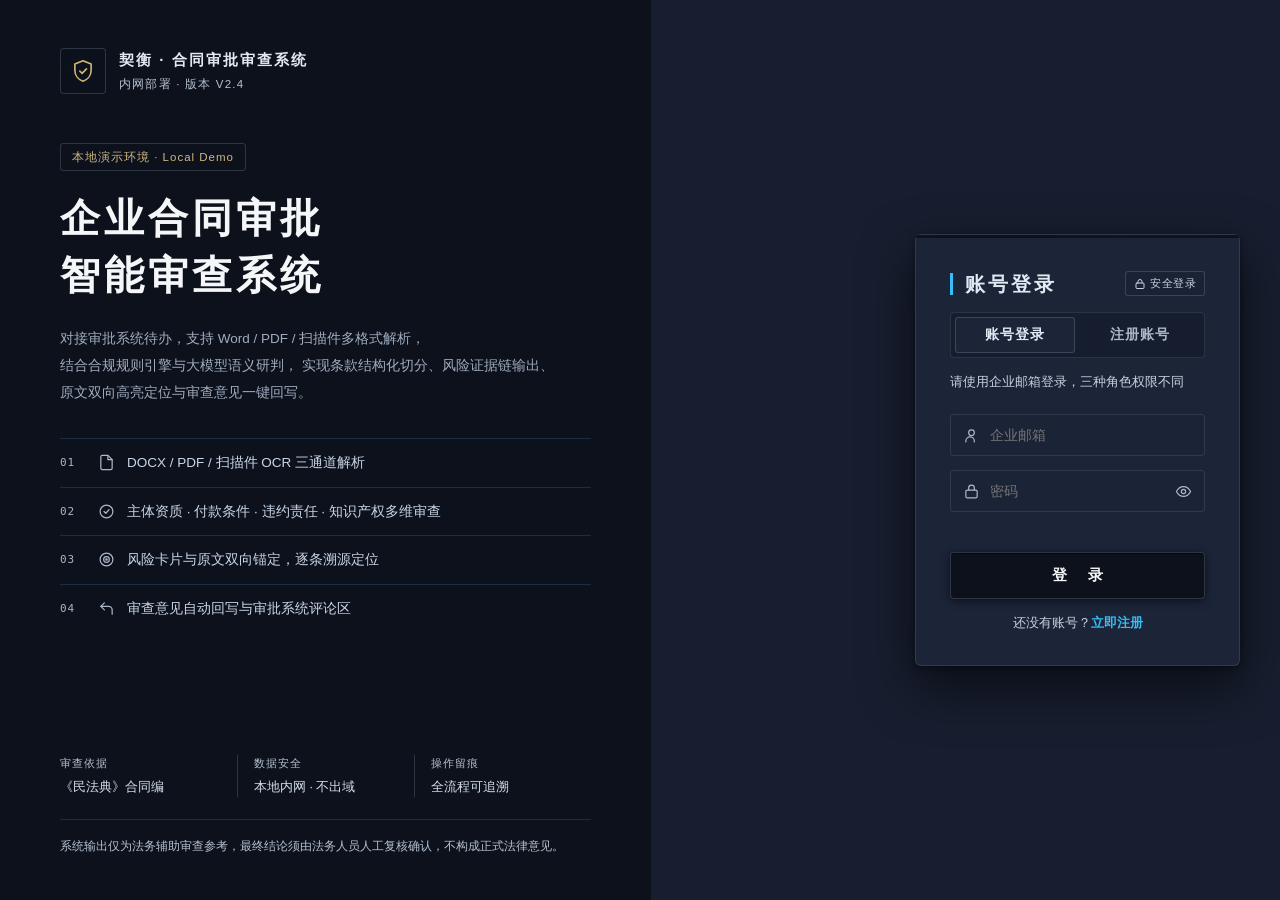
==== commit 325d9b5a: "品牌：产品命名为「契衡 · 合同审批审查系统」——侧栏双行品牌块 / 登录页抬头 / README / 各处标题与注释统一" ====
--- a/static/login.html
+++ b/static/login.html
@@ -19,7 +19,7 @@
           </svg>
         </span>
         <div class="brand-head-txt">
-          <div class="brand-org">企业合同审批智能审查平台</div>
+          <div class="brand-org">契衡 · 合同审批审查系统</div>
           <div class="brand-meta">内网部署 · 版本 V2.4</div>
         </div>
       </header>
@@ -128,7 +128,7 @@
 
         <!-- 注册视图 -->
         <div class="login-view hidden" id="registerView">
-          <p class="login-card-sub">注册新账号，默认角色为「采购业务经办」</p>
+          <p class="login-card-sub">注册新账号，请选择角色</p>
           <div class="login-field">
             <span class="f-ico">
               <svg width="17" height="17" viewBox="0 0 24 24" fill="none" stroke="currentColor" stroke-width="1.7" stroke-linecap="round" stroke-linejoin="round"><circle cx="12" cy="8" r="4"/><path d="M4 21v-1a6 6 0 0 1 12 0v1"/></svg>
@@ -140,6 +140,16 @@
               <svg width="17" height="17" viewBox="0 0 24 24" fill="none" stroke="currentColor" stroke-width="1.7" stroke-linecap="round" stroke-linejoin="round"><path d="M20 21v-2a4 4 0 0 0-4-4H8a4 4 0 0 0-4 4v2"/><circle cx="12" cy="7" r="4"/></svg>
             </span>
             <input id="regName" type="text" spellcheck="false" placeholder="姓名" />
+          </div>
+          <div class="login-field">
+            <span class="f-ico">
+              <svg width="17" height="17" viewBox="0 0 24 24" fill="none" stroke="currentColor" stroke-width="1.7" stroke-linecap="round" stroke-linejoin="round"><path d="M12 2l8 4v6c0 5-3.5 8-8 10-4.5-2-8-5-8-10V6l8-4z"/><path d="m9 12 2 2 4-4"/></svg>
+            </span>
+            <select id="regRole" class="reg-select">
+              <option value="biz" selected>采购业务经办</option>
+              <option value="legal">法务合规经理</option>
+              <option value="admin">平台管理员</option>
+            </select>
           </div>
           <div class="login-field">
             <span class="f-ico">
--- a/static/style.css
+++ b/static/style.css
@@ -1,4 +1,4 @@
-/* 合同审批审查系统 - 商务专业风样式 */
+/* 契衡 · 合同审批审查系统 - 商务专业风样式 */
 :root {
   --bg: #181f31;
   --card: #1c2438;
@@ -90,6 +90,14 @@
   display: inline-flex; align-items: center; justify-content: center;
   font-size: 16px;
 }
+/* 品牌双行：上行产品名「契衡」加粗，下行功能副标题收敛，
+   与登录页机构抬头（品牌名 + 部署标识）形成同一套层级语言 */
+.brand-text { display: flex; flex-direction: column; line-height: 1.25; }
+.brand-name { font-size: 15.5px; font-weight: 700; letter-spacing: 1.5px; }
+.brand-sub {
+  font-size: 10.5px; font-weight: 500; letter-spacing: 1px;
+  color: rgba(244,246,248,0.550); margin-top: 2px;
+}
 /* 导航竖排：一项一行、占满栏宽，移动端折回横排 */
 .nav { display: flex; flex-direction: column; gap: 4px; }
 .nav a {
@@ -959,6 +967,15 @@
 .login-field:focus-within { border-color: var(--primary); background: #1c2438; box-shadow: 0 0 0 3px rgba(0,0,0,0.600); }
 .login-field .f-ico { color: #acb7c8; display: flex; }
 .login-field input { flex: 1; border: 0; outline: 0; background: transparent; padding: 12px 10px; font-size: 14px; color: var(--text); }
+/* 注册角色下拉框：与输入框同款暗色处理，自定义下拉箭头（原生 popup 由系统绘制） */
+.login-field select {
+  flex: 1; border: 0; outline: 0; background-color: transparent;
+  background-image: url("data:image/svg+xml,%3Csvg xmlns='http://www.w3.org/2000/svg' width='12' height='12' viewBox='0 0 24 24' fill='none' stroke='%23acb7c8' stroke-width='2' stroke-linecap='round' stroke-linejoin='round'%3E%3Cpath d='M6 9l6 6 6-6'/%3E%3C/svg%3E");
+  background-repeat: no-repeat; background-position: right 10px center;
+  padding: 12px 30px 12px 10px; font-size: 14px; color: var(--text); cursor: pointer;
+  -webkit-appearance: none; appearance: none;
+}
+.login-field select option { background: #1b2336; color: var(--text); }
 .login-field .f-eye { cursor: pointer; color: #acb7c8; display: flex; user-select: none; }
 .login-field .f-eye:hover { color: var(--primary); }
 .login-error { color: var(--high); font-size: 12.5px; min-height: 18px; margin: 0 0 8px; }
@@ -1244,3 +1261,241 @@
   .user-meta { display: none; }
   main { margin: 0 auto; padding: 18px 16px 36px; }
 }
+
+/* ============================================================================
+   审查大盘 · 布局与视觉层次重构
+   节奏：页头 → KPI 概览 → 分析区（环形/条形/时间线三块差异视图）→ 筛选操作条 → 清单。
+   分析区刻意用「读图」语言，清单用「查明细」语言，两者视觉性格拉开，避免整页一种腔调。
+   ============================================================================ */
+:root {
+  --sp-1: 6px; --sp-2: 10px; --sp-3: 14px; --sp-4: 18px; --sp-5: 26px;
+  --dash-gap: 18px;
+}
+
+/* 页头与后续区块的纵向节奏统一 */
+#dashboard .rl-head { margin-bottom: var(--sp-4); }
+
+/* ---------------- 分析区 ---------------- */
+.dash-analytics {
+  display: grid;
+  grid-template-columns: minmax(0, 1.15fr) minmax(0, 1.4fr) minmax(0, 1.25fr);
+  gap: var(--dash-gap);
+  margin-bottom: var(--sp-4);
+}
+.dash-card {
+  background: var(--card); border: 1px solid var(--line); border-radius: var(--radius);
+  padding: 18px; box-shadow: var(--shadow); min-width: 0;
+  display: flex; flex-direction: column;
+}
+.dash-card-head { display: flex; align-items: baseline; justify-content: space-between; gap: 10px; margin-bottom: 14px; }
+.dash-card-title {
+  margin: 0; font-size: 14.5px; font-weight: 600; color: var(--text);
+  padding-left: 10px; border-left: 3px solid var(--accent);
+}
+.dash-card-sub { font-size: 12px; color: var(--muted); }
+.dash-empty { color: var(--muted); font-size: 13px; padding: 12px 2px; }
+
+/* 环形占比图：纯 CSS conic-gradient + 中心挖空 + 图例 */
+.donut-body { display: flex; align-items: center; gap: 18px; flex-wrap: wrap; }
+.donut {
+  position: relative; flex: none; width: 132px; height: 132px; border-radius: 50%;
+  background: conic-gradient(#2a3550 0deg 360deg);
+  transition: background .4s ease;
+}
+.donut-hole {
+  position: absolute; inset: 20px; border-radius: 50%;
+  background: var(--card); border: 1px solid var(--line);
+  display: flex; flex-direction: column; align-items: center; justify-content: center;
+}
+.donut-total { font-size: 24px; font-weight: 700; color: var(--text); line-height: 1; font-variant-numeric: tabular-nums; }
+.donut-unit { font-size: 11px; color: var(--muted); margin-top: 3px; }
+.donut-legend { list-style: none; margin: 0; padding: 0; flex: 1; min-width: 124px; display: flex; flex-direction: column; gap: 8px; }
+.donut-legend-item { display: grid; grid-template-columns: 10px 1fr auto auto; align-items: center; gap: 8px; font-size: 13px; }
+.dl-dot { width: 10px; height: 10px; border-radius: 3px; }
+.dl-label { color: var(--muted); }
+.dl-val { color: var(--text); font-weight: 600; font-variant-numeric: tabular-nums; }
+.dl-pct { color: var(--muted); min-width: 38px; text-align: right; font-variant-numeric: tabular-nums; }
+
+/* 业务类型横向条形：与环形并列的第二种「图」语言 */
+.biz-bars { display: flex; flex-direction: column; gap: 12px; }
+.biz-bar-row { display: grid; grid-template-columns: 72px 1fr 30px; align-items: center; gap: 10px; font-size: 13px; }
+.biz-bar-name { color: var(--muted); overflow: hidden; text-overflow: ellipsis; white-space: nowrap; }
+.biz-bar-track { height: 9px; border-radius: 6px; background: #192134; overflow: hidden; }
+.biz-bar-fill { display: block; height: 100%; border-radius: 6px; background: linear-gradient(90deg, var(--primary), var(--accent)); transition: width .4s ease; }
+.biz-bar-num { text-align: right; color: var(--text); font-weight: 600; font-variant-numeric: tabular-nums; }
+
+/* 最近动态时间线：第三种语言——事件流 */
+.dash-timeline { list-style: none; margin: 0; padding: 0; }
+.tl-item { display: grid; grid-template-columns: 16px 1fr; gap: 10px; padding: 7px 0; position: relative; }
+.tl-item:not(:last-child) .tl-dot::after {
+  content: ""; position: absolute; left: 4px; top: 16px; bottom: -14px;
+  width: 1px; background: var(--line);
+}
+.tl-dot { width: 9px; height: 9px; border-radius: 50%; margin-top: 5px; position: relative; background: var(--muted); }
+.tl-dot.tl-ok { background: var(--low); }
+.tl-dot.tl-warn { background: var(--medium); }
+.tl-dot.tl-bad { background: var(--high); }
+.tl-dot.tl-idle { background: var(--primary); }
+.tl-body { min-width: 0; }
+.tl-line { display: flex; align-items: center; gap: 8px; }
+.tl-name { color: var(--text); font-size: 13px; overflow: hidden; text-overflow: ellipsis; white-space: nowrap; }
+.tl-tag { flex: none; font-size: 11px; padding: 1px 8px; border-radius: 20px; }
+.tl-tag.tl-ok { color: var(--low); background: var(--low-bg); }
+.tl-tag.tl-warn { color: var(--medium); background: var(--medium-bg); }
+.tl-tag.tl-bad { color: var(--high); background: var(--high-bg); }
+.tl-tag.tl-idle { color: var(--primary); background: var(--primary-soft); }
+.tl-time { font-size: 11.5px; color: var(--muted); margin-top: 2px; }
+
+/* ---------------- 筛选与操作条 ---------------- */
+.dash-toolbar { display: flex; align-items: center; gap: 10px; flex-wrap: wrap; }
+.dash-search { position: relative; display: flex; align-items: center; flex: 1 1 240px; min-width: 180px; }
+.dash-search-ico { position: absolute; left: 11px; font-size: 13px; opacity: .72; pointer-events: none; }
+.dash-search-input {
+  width: 100%; border: 1px solid var(--line); border-radius: 8px;
+  padding: 9px 12px 9px 32px; font-size: 14px; background: #1c2438; color: var(--text);
+}
+.dash-search-input:focus { outline: none; border-color: var(--primary); box-shadow: 0 0 0 3px var(--primary-soft); }
+.dash-toolbar-right { display: flex; align-items: center; gap: 8px; margin-left: auto; flex-wrap: wrap; }
+.dash-result-stat { font-size: 13px; color: var(--muted); margin-right: 4px; white-space: nowrap; }
+
+/* KPI 卡可点击：整体是筛选入口，悬停给青色描边反馈「这卡能点」 */
+.stat-card.clickable { cursor: pointer; }
+.stat-card.clickable:hover { border-color: var(--primary); }
+
+/* 分布卡维度切换 chips（业务类型 / 送审部门） */
+.biz-dims { display: flex; gap: 6px; }
+.biz-dim {
+  border: 1px solid var(--line); background: transparent; color: var(--muted);
+  font-size: 12px; padding: 3px 10px; border-radius: 20px; cursor: pointer;
+  transition: color .15s, border-color .15s, background .15s;
+}
+.biz-dim:hover { color: var(--text); }
+.biz-dim.active { color: var(--primary); border-color: var(--primary); background: var(--primary-soft); }
+
+/* 自动刷新开关的「开启」态：绿色描边，与「已停止」的中性灰区分 */
+.btn.active-toggle { border-color: var(--low); color: var(--low); }
+.btn.active-toggle:hover { border-color: var(--low); color: var(--low); }
+
+/* ============================================================================
+   审计台账页（#audit）：台账 / 相对方画像 / 风险洞察 / 黑名单
+   ============================================================================ */
+/* 台账筛选条：与大盘筛选条同构（复用 .dash-search），下拉可铺开 */
+.ad-toolbar { flex-wrap: wrap; }
+.ad-toolbar .select { flex: 0 1 auto; }
+
+/* 汇总指标条：一行五格，高风险率超标时整格泛红 */
+.ad-summary { display: flex; gap: 10px; flex-wrap: wrap; margin-bottom: 14px; }
+.ad-sum-item {
+  flex: 1 1 150px; display: flex; flex-direction: column; gap: 2px;
+  background: var(--card); border: 1px solid var(--line); border-radius: var(--radius);
+  padding: 10px 14px; box-shadow: var(--shadow-sm);
+}
+.ad-sum-k { font-size: 12px; color: var(--muted); }
+.ad-sum-v { font-size: 16px; font-weight: 700; color: var(--text); font-variant-numeric: tabular-nums; }
+.ad-sum-item.tone-warn .ad-sum-v { color: var(--medium); }
+.ad-sum-item.tone-bad .ad-sum-v { color: var(--high); }
+
+/* 甲乙方列：窄屏卡片化时允许换行 */
+.ad-td-parties { max-width: 260px; }
+
+/* 相对方画像：卡片网格，黑名单卡带红脊线以示警示 */
+.ad-cp-grid { display: grid; grid-template-columns: repeat(auto-fill, minmax(320px, 1fr)); gap: 14px; }
+.ad-cp-card {
+  background: var(--card); border: 1px solid var(--line); border-left: 3px solid var(--primary);
+  border-radius: var(--radius); padding: 14px 16px; box-shadow: var(--shadow-sm);
+  display: flex; flex-direction: column; gap: 8px; min-width: 0;
+}
+.ad-cp-card.is-bl { border-left-color: var(--high); }
+.ad-cp-head { display: flex; align-items: center; justify-content: space-between; gap: 10px; }
+.ad-cp-name { font-weight: 700; color: var(--text); font-size: 14.5px; overflow: hidden; text-overflow: ellipsis; white-space: nowrap; }
+.ad-cp-stats { display: flex; flex-wrap: wrap; gap: 4px 14px; font-size: 12.5px; color: var(--muted); }
+.ad-cp-stats b { color: var(--text); font-variant-numeric: tabular-nums; }
+.ad-cp-meta { font-size: 12px; color: var(--muted); overflow: hidden; text-overflow: ellipsis; white-space: nowrap; }
+
+/* 风险洞察：三卡布局（复用大盘 .dash-card 骨架），维度条用紫渐变与大盘的青紫条区分 */
+.ad-ins-grid { display: grid; grid-template-columns: repeat(3, minmax(0, 1fr)); gap: var(--dash-gap); }
+.ad-ins-sum { display: grid; grid-template-columns: 1fr 1fr; gap: 12px; }
+.ad-ins-kv { display: flex; flex-direction: column; gap: 2px; }
+.ad-ins-kv span { font-size: 12px; color: var(--muted); }
+.ad-ins-kv b { font-size: 18px; color: var(--text); font-variant-numeric: tabular-nums; }
+.ad-ins-bar { background: linear-gradient(90deg, var(--accent), var(--primary)); }
+.ad-rules { list-style: none; margin: 0; padding: 0; display: flex; flex-direction: column; gap: 8px; counter-reset: rule; }
+.ad-rule-row {
+  display: flex; align-items: center; gap: 8px; font-size: 13px;
+  padding: 6px 0; border-bottom: 1px dashed var(--line); counter-increment: rule;
+}
+.ad-rule-row::before { content: counter(rule); flex: none; width: 18px; height: 18px; border-radius: 4px; background: var(--primary-soft); color: var(--primary); font-size: 11px; font-weight: 700; display: flex; align-items: center; justify-content: center; }
+.ad-rule-row:last-child { border-bottom: 0; }
+.ad-rule-name { flex: 1; min-width: 0; color: var(--text); overflow: hidden; text-overflow: ellipsis; white-space: nowrap; }
+.ad-rule-n { flex: none; color: var(--muted); font-weight: 600; font-variant-numeric: tabular-nums; }
+
+/* 黑名单：表单行 + 记录列表 */
+.ad-bl-form { margin-bottom: 14px; }
+.ad-bl-row { display: flex; gap: 10px; flex-wrap: wrap; }
+.ad-bl-row .modal-input { flex: 1 1 200px; }
+.ad-bl-row .btn { flex: none; }
+.ad-bl-list { display: flex; flex-direction: column; gap: 8px; }
+.ad-bl-row-item {
+  display: flex; align-items: center; gap: 12px;
+  background: var(--card); border: 1px solid var(--line); border-left: 3px solid var(--high);
+  border-radius: var(--radius); padding: 10px 14px; box-shadow: var(--shadow-sm); min-width: 0;
+}
+.ad-bl-name { flex: none; font-weight: 700; color: var(--text); }
+.ad-bl-reason { flex: 1; min-width: 0; color: var(--muted); font-size: 13px; overflow: hidden; text-overflow: ellipsis; white-space: nowrap; }
+.ad-bl-meta { flex: none; font-size: 12px; color: var(--muted); }
+
+/* 审计页响应式 */
+@media (max-width: 1100px) {
+  .ad-ins-grid { grid-template-columns: 1fr; }
+}
+@media (max-width: 720px) {
+  .ad-toolbar .select { flex: 1 1 140px; }
+  .ad-bl-row-item { flex-wrap: wrap; }
+  .ad-bl-reason { flex: 1 1 100%; white-space: normal; }
+}
+
+/* 清单：名称列加重，数字等宽对齐 */
+.task-table .td-name { color: var(--text); font-weight: 600; }
+.task-table td { font-variant-numeric: tabular-nums; }
+
+/* ---------------- 响应式：桌面 → 平板 → 手机 ---------------- */
+@media (max-width: 1100px) {
+  /* 分析区：两块并列，时间线整行铺开 */
+  .dash-analytics { grid-template-columns: repeat(2, minmax(0, 1fr)); }
+  .dash-analytics .timeline-card { grid-column: 1 / -1; }
+}
+@media (max-width: 900px) {
+  /* 分析区收成单列；操作条右组整行右对齐 */
+  .dash-analytics { grid-template-columns: 1fr; }
+  .dash-analytics .timeline-card { grid-column: auto; }
+  .dash-toolbar-right { margin-left: 0; width: 100%; justify-content: flex-end; }
+}
+@media (max-width: 720px) {
+  .dash-search { flex: 1 1 100%; }
+  .dash-toolbar .select { flex: 1 1 140px; }
+  .donut-body { justify-content: center; }
+}
+
+/* 窄屏「表格 → 卡片」：用每格 data-label 补标题，逐行堆叠成卡片。
+   表格在手机上横向溢出、列挤成一条线，是后台系统最常见的问题；
+   这里不另写一套 DOM，纯 CSS 折叠，保证渲染口径唯一。 */
+@media (max-width: 640px) {
+  .table-card { background: transparent; border: 0; box-shadow: none; padding: 0; overflow: visible; }
+  .task-table, .task-table tbody, .task-table tr, .task-table td { display: block; width: 100%; }
+  .task-table thead { display: none; }
+  .task-table tr {
+    background: var(--card); border: 1px solid var(--line); border-radius: var(--radius);
+    box-shadow: var(--shadow); margin-bottom: 12px; padding: 4px 14px;
+  }
+  .task-table td {
+    display: flex; justify-content: space-between; align-items: center; gap: 12px;
+    padding: 9px 0; border-bottom: 1px dashed var(--line); text-align: right;
+  }
+  .task-table tr td:last-child { border-bottom: 0; }
+  .task-table td::before {
+    content: attr(data-label); color: var(--muted); font-size: 12.5px;
+    font-weight: 600; text-align: left; flex: none;
+  }
+  .task-table td.td-name { font-size: 15px; }
+  .task-table .empty { padding: 26px 12px; }
+}
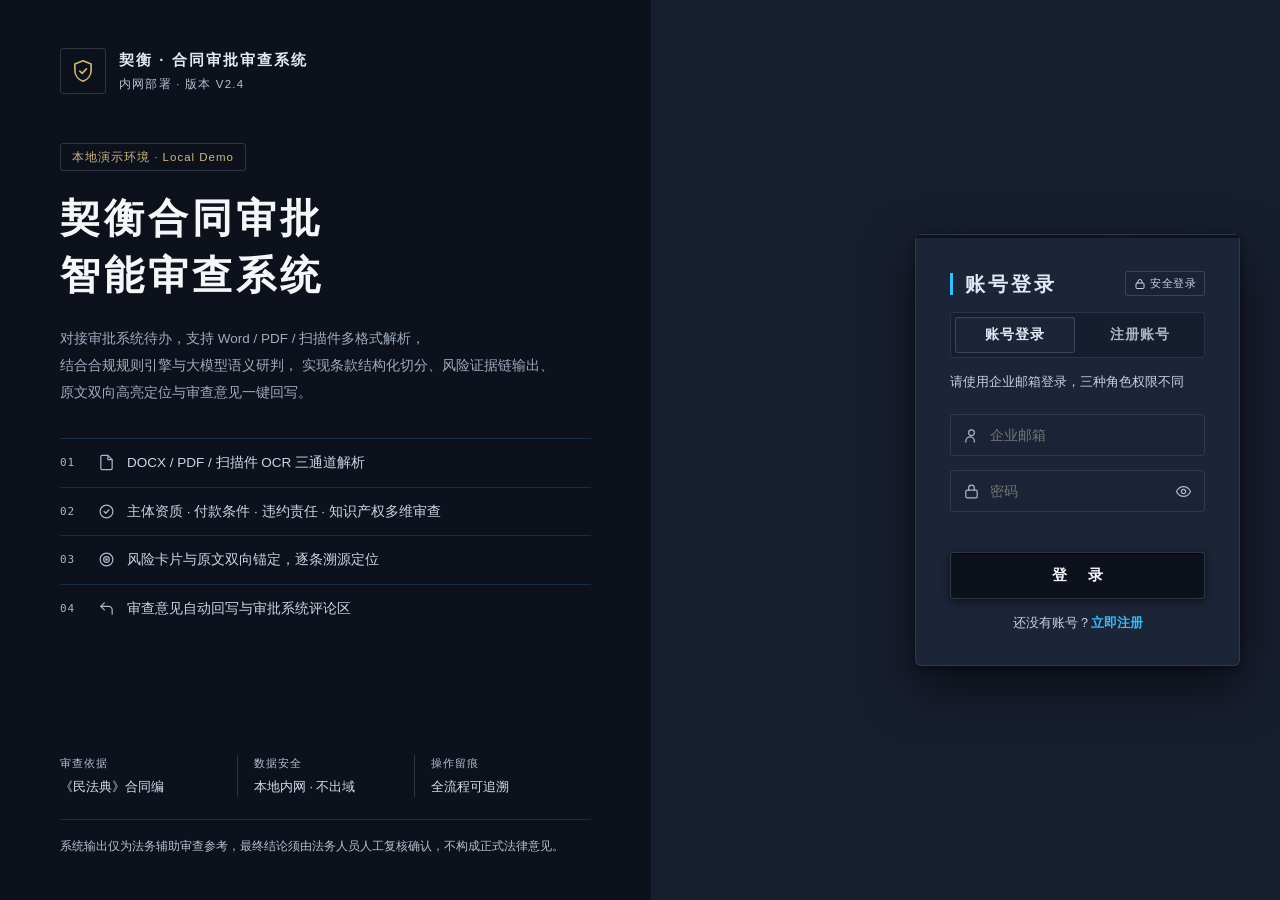
==== commit e033cea0: "品牌收尾：对齐契衡品牌字符串 + 新增 favicon - login.html: title 与 hero 主标题统一为契衡品牌 - index.html / login.html: 接入 /sta" ====
--- a/static/login.html
+++ b/static/login.html
@@ -3,8 +3,9 @@
 <head>
   <meta charset="UTF-8" />
   <meta name="viewport" content="width=device-width, initial-scale=1.0" />
-  <title>登录 · 企业合同审批智能审查系统</title>
+  <title>登录 · 契衡合同审批审查系统</title>
   <link rel="stylesheet" href="/static/style.css" />
+  <link rel="icon" href="/static/favicon.svg" type="image/svg+xml" />
 </head>
 <body class="login-body">
   <div class="login-wrap">
@@ -27,7 +28,7 @@
       <div class="brand-rule"></div>
 
       <span class="pill">本地演示环境 · Local Demo</span>
-      <h1 class="login-title">企业合同审批<br />智能审查系统</h1>
+      <h1 class="login-title">契衡合同审批<br />智能审查系统</h1>
       <p class="login-desc">
         对接审批系统待办，支持 Word / PDF / 扫描件多格式解析，结合合规规则引擎与大模型语义研判，
         实现条款结构化切分、风险证据链输出、原文双向高亮定位与审查意见一键回写。
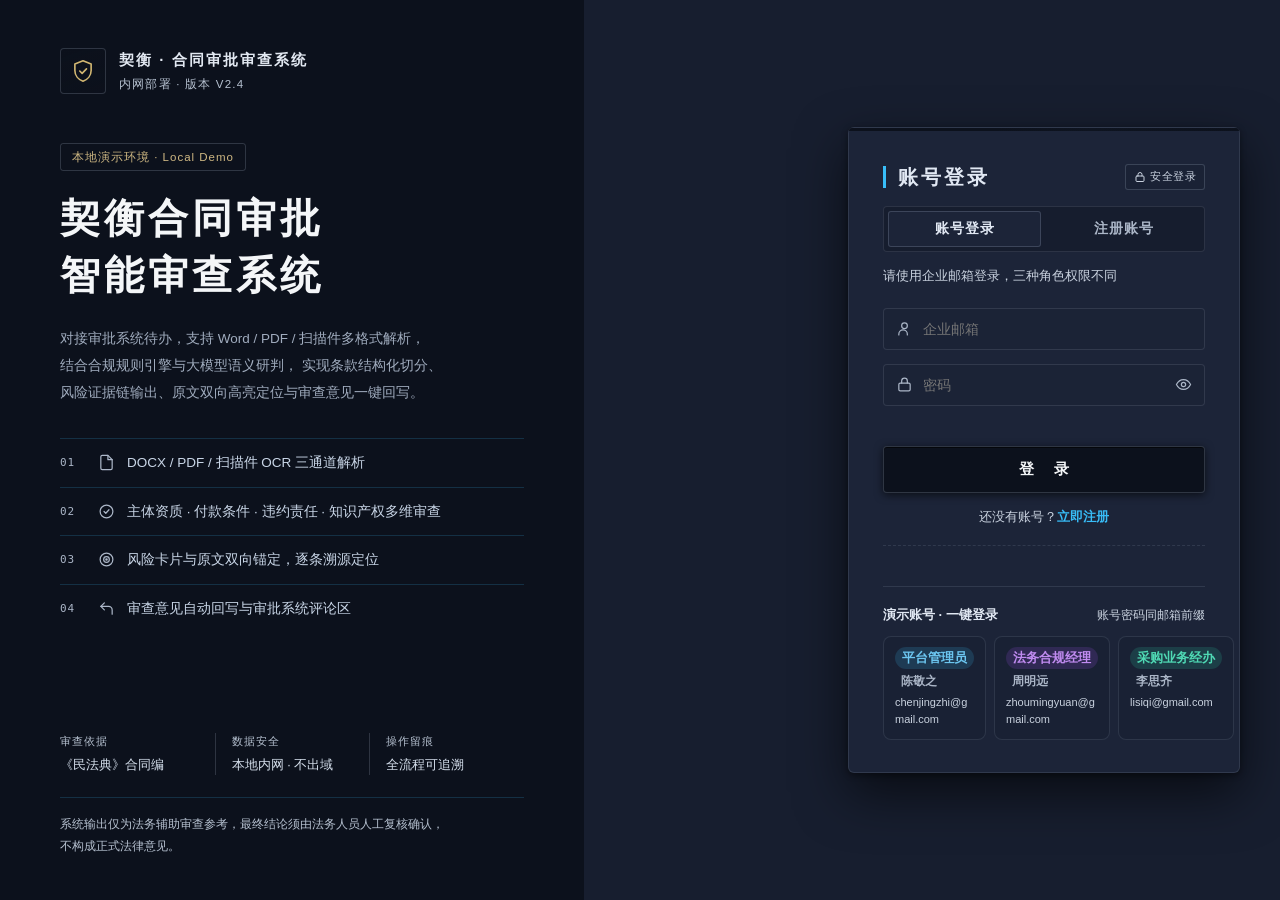
==== commit 4517523b: "登录页恢复三角色演示快捷登录卡片 - login.html：登录视图内新增 admin/legal/biz 三张演示账号卡片（一键登录） - login.js：新增 quickLogin 与卡片点击绑" ====
--- a/static/login.html
+++ b/static/login.html
@@ -125,6 +125,31 @@
           <div class="login-error" id="loginError"></div>
           <button type="submit" class="login-btn" id="loginBtn">登 录</button>
           <p class="login-switch">还没有账号？<a href="#" id="toRegister">立即注册</a></p>
+
+          <!-- 演示账号快捷登录（三角色一键登录） -->
+          <div class="demo-accounts" id="demoAccounts">
+            <div class="demo-head">
+              <span class="demo-label">演示账号 · 一键登录</span>
+              <span class="demo-tip">账号密码同邮箱前缀</span>
+            </div>
+            <div class="demo-grid">
+              <button type="button" class="demo-card r-admin" data-account="chenjingzhi@gmail.com" data-password="chenjingzhi">
+                <span class="demo-role">平台管理员</span>
+                <span class="demo-name">陈敬之</span>
+                <span class="demo-mail">chenjingzhi@gmail.com</span>
+              </button>
+              <button type="button" class="demo-card r-legal" data-account="zhoumingyuan@gmail.com" data-password="zhoumingyuan">
+                <span class="demo-role">法务合规经理</span>
+                <span class="demo-name">周明远</span>
+                <span class="demo-mail">zhoumingyuan@gmail.com</span>
+              </button>
+              <button type="button" class="demo-card r-biz" data-account="lisiqi@gmail.com" data-password="lisiqi">
+                <span class="demo-role">采购业务经办</span>
+                <span class="demo-name">李思齐</span>
+                <span class="demo-mail">lisiqi@gmail.com</span>
+              </button>
+            </div>
+          </div>
         </div>
 
         <!-- 注册视图 -->
--- a/static/style.css
+++ b/static/style.css
@@ -1009,6 +1009,33 @@
 .login-switch a { color: var(--primary); text-decoration: none; font-weight: 600; }
 .login-switch a:hover { text-decoration: underline; }
 
+/* ---------- 演示账号快捷登录（三角色） ---------- */
+.demo-accounts { margin-top: 18px; padding-top: 16px; border-top: 1px dashed var(--line); }
+.demo-head { display: flex; align-items: baseline; justify-content: space-between; margin-bottom: 10px; gap: 8px; }
+.demo-label { font-size: 13px; font-weight: 600; color: var(--text); }
+.demo-tip { font-size: 11.5px; color: var(--muted); }
+.demo-grid { display: grid; grid-template-columns: repeat(3, 1fr); gap: 8px; }
+.demo-card {
+  text-align: left; cursor: pointer; font: inherit;
+  background: #192134; border: 1px solid var(--line); border-radius: 8px;
+  padding: 10px 11px; display: flex; flex-direction: column; gap: 3px;
+  transition: border-color .15s, transform .12s, background .15s;
+}
+.demo-card:hover { border-color: var(--primary); background: #1c273e; transform: translateY(-1px); }
+.demo-card:active { transform: scale(.98); }
+.demo-role {
+  font-size: 11px; font-weight: 600; padding: 1px 7px; border-radius: 20px;
+  align-self: flex-start; line-height: 1.6;
+}
+.demo-card.r-admin .demo-role { background: rgba(56,189,248,0.16); color: #6cc6f0; }
+.demo-card.r-legal .demo-role { background: rgba(168,85,247,0.16); color: #c08bf0; }
+.demo-card.r-biz   .demo-role { background: rgba(45,212,167,0.16); color: #4fd9b4; }
+.demo-name { font-size: 13.5px; font-weight: 600; color: var(--text); }
+.demo-mail { font-size: 11px; color: var(--muted); word-break: break-all; }
+@media (max-width: 520px) {
+  .demo-grid { grid-template-columns: 1fr; }
+}
+
 /* 演示账号区：加顶部细线做分区，更像正式系统的凭据表 */
 .demo-head { display: flex; justify-content: space-between; align-items: center; margin: 24px 0 10px; padding-top: 18px; border-top: 1px solid var(--line); font-size: 12.5px; color: #b7c2d1; }
 .demo-tag { border: 1px solid rgba(200,214,235,0.115); border-radius: 3px; padding: 2px 8px; font-size: 11.5px; color: #b7c2d1; }
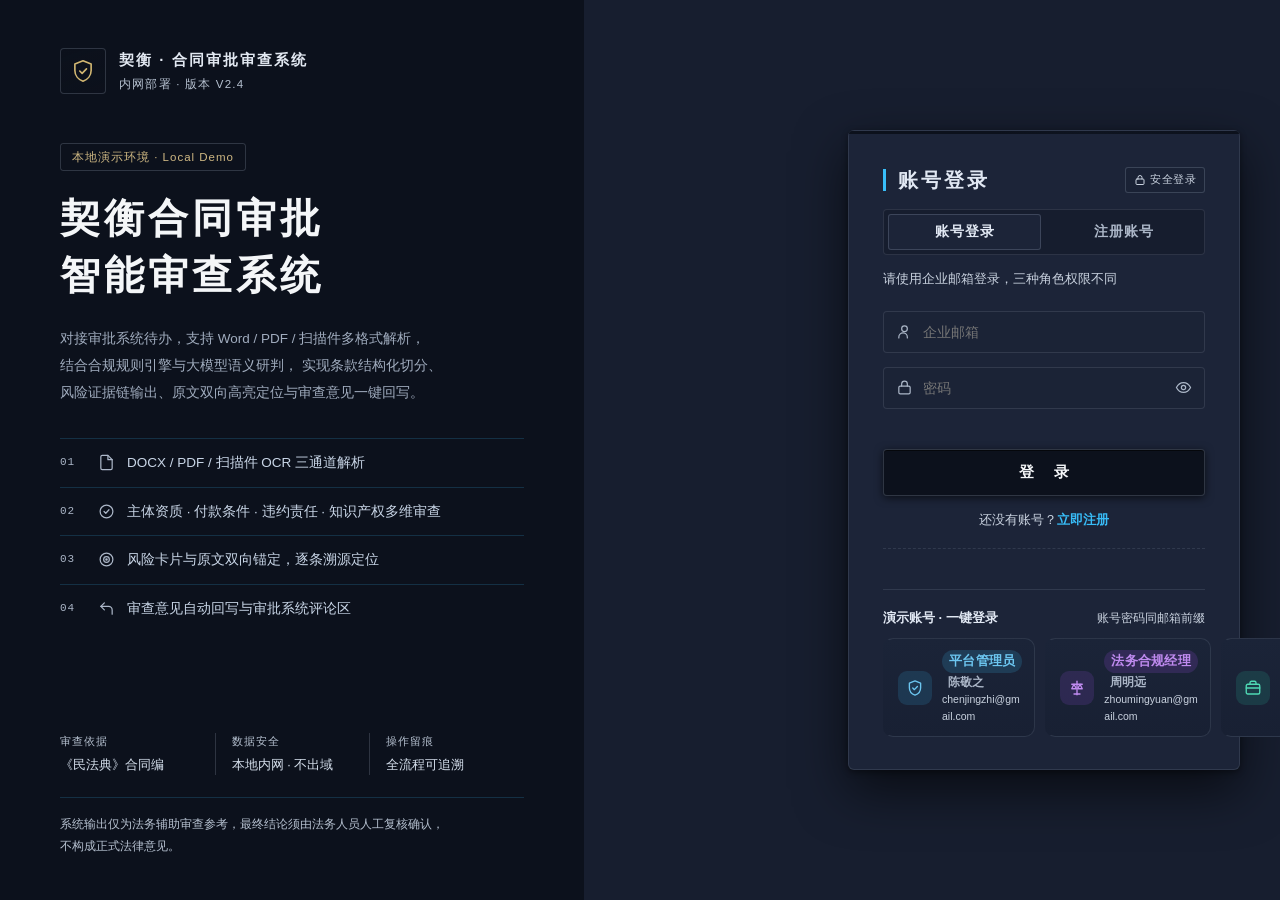
==== commit 765e8af8: "演示账号卡片视觉精致化 - 卡片改为横向布局：左侧角色图标（管理员盾章 / 法务天平 / 业务公文包）+ 右侧角色/姓名/邮箱 - 渐变底 + 圆角 + 悬浮上浮与左侧角色色条，移动端单列并加大内边距" ====
--- a/static/login.html
+++ b/static/login.html
@@ -134,19 +134,34 @@
             </div>
             <div class="demo-grid">
               <button type="button" class="demo-card r-admin" data-account="chenjingzhi@gmail.com" data-password="chenjingzhi">
-                <span class="demo-role">平台管理员</span>
-                <span class="demo-name">陈敬之</span>
-                <span class="demo-mail">chenjingzhi@gmail.com</span>
+                <span class="demo-ico">
+                  <svg width="18" height="18" viewBox="0 0 24 24" fill="none" stroke="currentColor" stroke-width="1.8" stroke-linecap="round" stroke-linejoin="round"><path d="M12 2.5 4.5 5.5v6c0 4.4 3.1 8.4 7.5 9.9 4.4-1.5 7.5-5.5 7.5-9.9v-6Z"/><path d="m9 12 2.2 2.2L15.2 10"/></svg>
+                </span>
+                <span class="demo-main">
+                  <span class="demo-role">平台管理员</span>
+                  <span class="demo-name">陈敬之</span>
+                  <span class="demo-mail">chenjingzhi@gmail.com</span>
+                </span>
               </button>
               <button type="button" class="demo-card r-legal" data-account="zhoumingyuan@gmail.com" data-password="zhoumingyuan">
-                <span class="demo-role">法务合规经理</span>
-                <span class="demo-name">周明远</span>
-                <span class="demo-mail">zhoumingyuan@gmail.com</span>
+                <span class="demo-ico">
+                  <svg width="18" height="18" viewBox="0 0 24 24" fill="none" stroke="currentColor" stroke-width="1.8" stroke-linecap="round" stroke-linejoin="round"><path d="M12 3v18"/><path d="M5 7h14"/><path d="M8 7 5 13h6L8 7Z"/><path d="M16 7l-3 6h6l-3-6Z"/><path d="M8 20h8"/></svg>
+                </span>
+                <span class="demo-main">
+                  <span class="demo-role">法务合规经理</span>
+                  <span class="demo-name">周明远</span>
+                  <span class="demo-mail">zhoumingyuan@gmail.com</span>
+                </span>
               </button>
               <button type="button" class="demo-card r-biz" data-account="lisiqi@gmail.com" data-password="lisiqi">
-                <span class="demo-role">采购业务经办</span>
-                <span class="demo-name">李思齐</span>
-                <span class="demo-mail">lisiqi@gmail.com</span>
+                <span class="demo-ico">
+                  <svg width="18" height="18" viewBox="0 0 24 24" fill="none" stroke="currentColor" stroke-width="1.8" stroke-linecap="round" stroke-linejoin="round"><rect x="3" y="7" width="18" height="13" rx="2"/><path d="M8 7V5a2 2 0 0 1 2-2h4a2 2 0 0 1 2 2v2"/><path d="M3 12h18"/></svg>
+                </span>
+                <span class="demo-main">
+                  <span class="demo-role">采购业务经办</span>
+                  <span class="demo-name">李思齐</span>
+                  <span class="demo-mail">lisiqi@gmail.com</span>
+                </span>
               </button>
             </div>
           </div>
--- a/static/style.css
+++ b/static/style.css
@@ -1011,29 +1011,39 @@
 
 /* ---------- 演示账号快捷登录（三角色） ---------- */
 .demo-accounts { margin-top: 18px; padding-top: 16px; border-top: 1px dashed var(--line); }
-.demo-head { display: flex; align-items: baseline; justify-content: space-between; margin-bottom: 10px; gap: 8px; }
+.demo-head { display: flex; align-items: baseline; justify-content: space-between; margin-bottom: 12px; gap: 8px; }
 .demo-label { font-size: 13px; font-weight: 600; color: var(--text); }
 .demo-tip { font-size: 11.5px; color: var(--muted); }
-.demo-grid { display: grid; grid-template-columns: repeat(3, 1fr); gap: 8px; }
+.demo-grid { display: grid; grid-template-columns: repeat(3, 1fr); gap: 10px; }
 .demo-card {
-  text-align: left; cursor: pointer; font: inherit;
-  background: #192134; border: 1px solid var(--line); border-radius: 8px;
-  padding: 10px 11px; display: flex; flex-direction: column; gap: 3px;
-  transition: border-color .15s, transform .12s, background .15s;
-}
-.demo-card:hover { border-color: var(--primary); background: #1c273e; transform: translateY(-1px); }
-.demo-card:active { transform: scale(.98); }
+  display: flex; align-items: center; gap: 10px; text-align: left; cursor: pointer; font: inherit;
+  background: linear-gradient(180deg, #1b2438 0%, #182033 100%);
+  border: 1px solid var(--line); border-left: 3px solid transparent; border-radius: 10px;
+  padding: 11px 12px;
+  transition: border-color .18s, transform .14s, background .18s, box-shadow .18s;
+}
+.demo-card:hover { transform: translateY(-2px); background: linear-gradient(180deg, #1f2a42 0%, #1a2236 100%); box-shadow: 0 6px 18px rgba(0,0,0,.45); }
+.demo-card:active { transform: scale(.985); }
+.demo-card.r-admin:hover { border-left-color: #6cc6f0; }
+.demo-card.r-legal:hover { border-left-color: #c08bf0; }
+.demo-card.r-biz:hover   { border-left-color: #4fd9b4; }
+.demo-ico { flex: 0 0 auto; width: 34px; height: 34px; border-radius: 9px; display: flex; align-items: center; justify-content: center; }
+.demo-card.r-admin .demo-ico { background: rgba(56,189,248,.14); color: #6cc6f0; }
+.demo-card.r-legal .demo-ico { background: rgba(168,85,247,.14); color: #c08bf0; }
+.demo-card.r-biz   .demo-ico { background: rgba(45,212,167,.14); color: #4fd9b4; }
+.demo-main { display: flex; flex-direction: column; gap: 2px; min-width: 0; }
 .demo-role {
-  font-size: 11px; font-weight: 600; padding: 1px 7px; border-radius: 20px;
-  align-self: flex-start; line-height: 1.6;
+  font-size: 10.5px; font-weight: 600; padding: 1px 7px; border-radius: 20px;
+  align-self: flex-start; line-height: 1.6; letter-spacing: .02em;
 }
 .demo-card.r-admin .demo-role { background: rgba(56,189,248,0.16); color: #6cc6f0; }
 .demo-card.r-legal .demo-role { background: rgba(168,85,247,0.16); color: #c08bf0; }
 .demo-card.r-biz   .demo-role { background: rgba(45,212,167,0.16); color: #4fd9b4; }
-.demo-name { font-size: 13.5px; font-weight: 600; color: var(--text); }
-.demo-mail { font-size: 11px; color: var(--muted); word-break: break-all; }
+.demo-name { font-size: 13.5px; font-weight: 600; color: var(--text); line-height: 1.25; }
+.demo-mail { font-size: 10.5px; color: var(--muted); word-break: break-all; }
 @media (max-width: 520px) {
   .demo-grid { grid-template-columns: 1fr; }
+  .demo-card { padding: 12px 14px; }
 }
 
 /* 演示账号区：加顶部细线做分区，更像正式系统的凭据表 */
